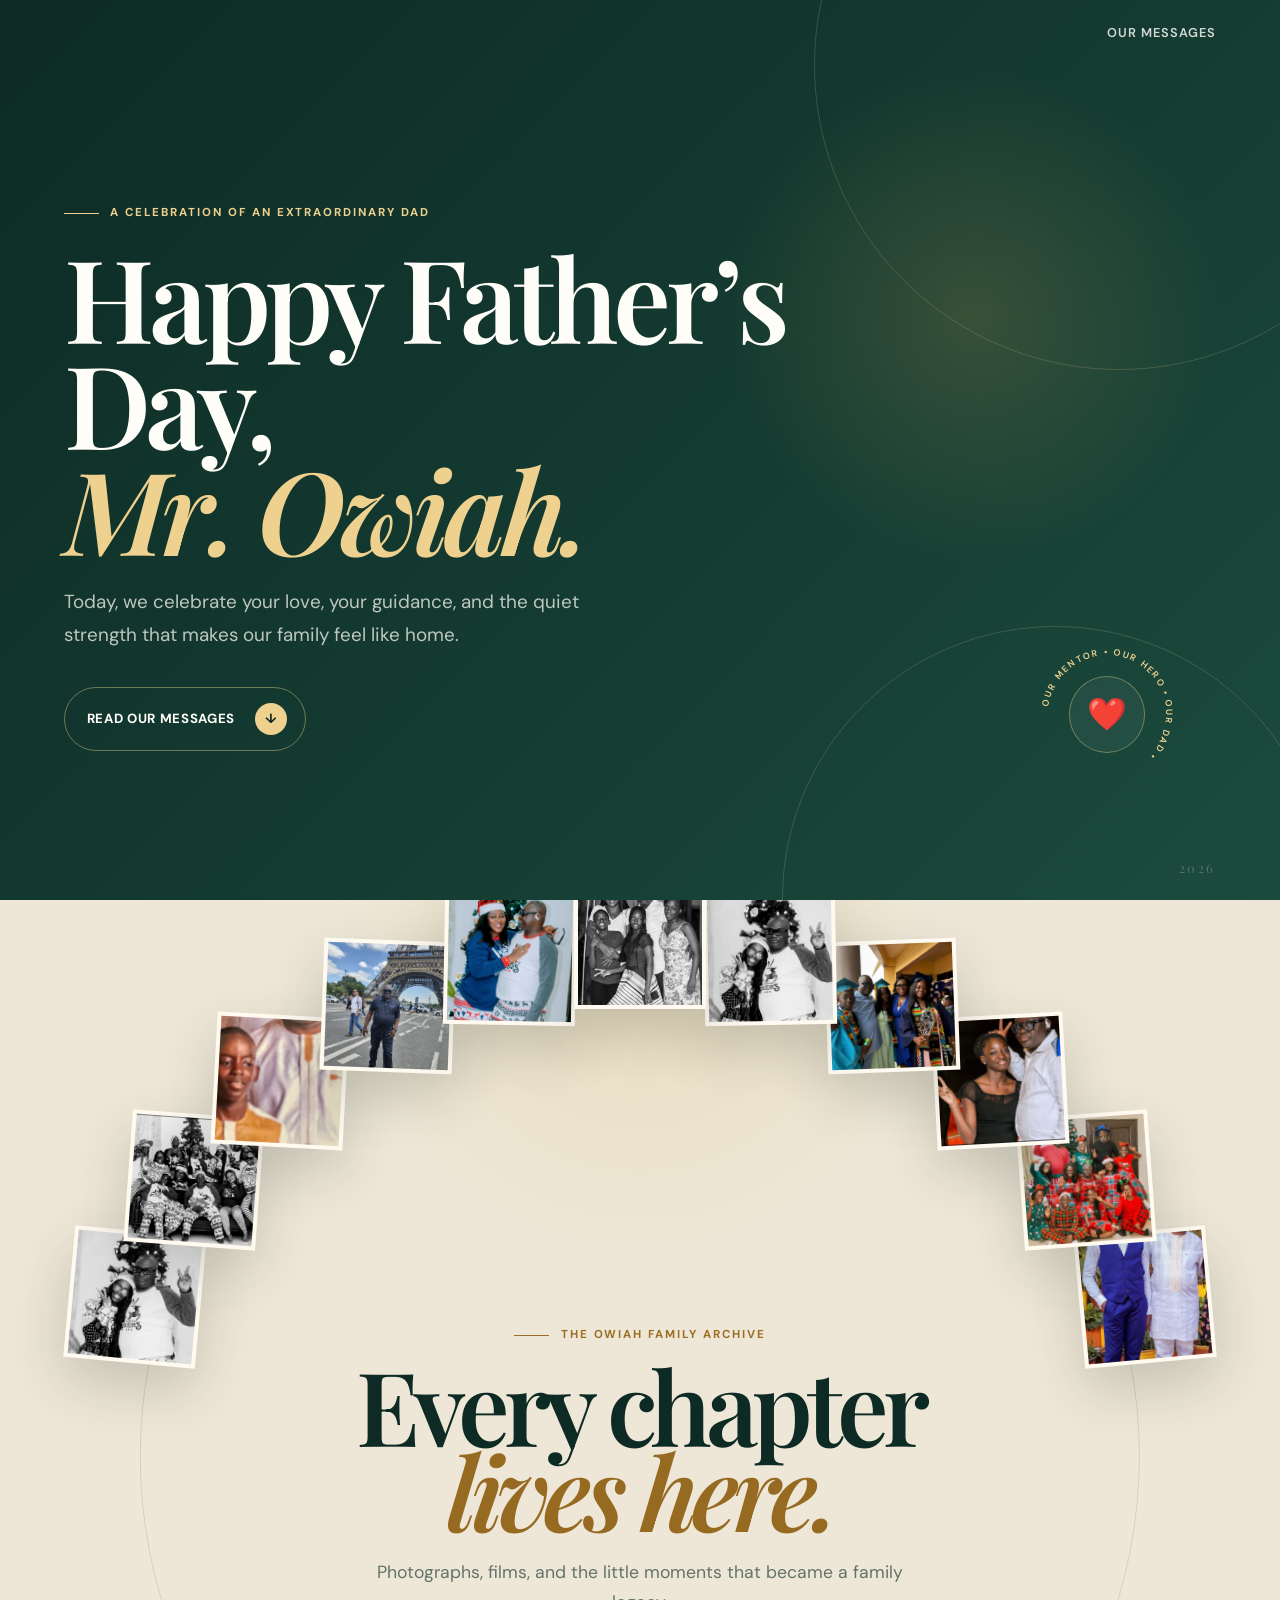
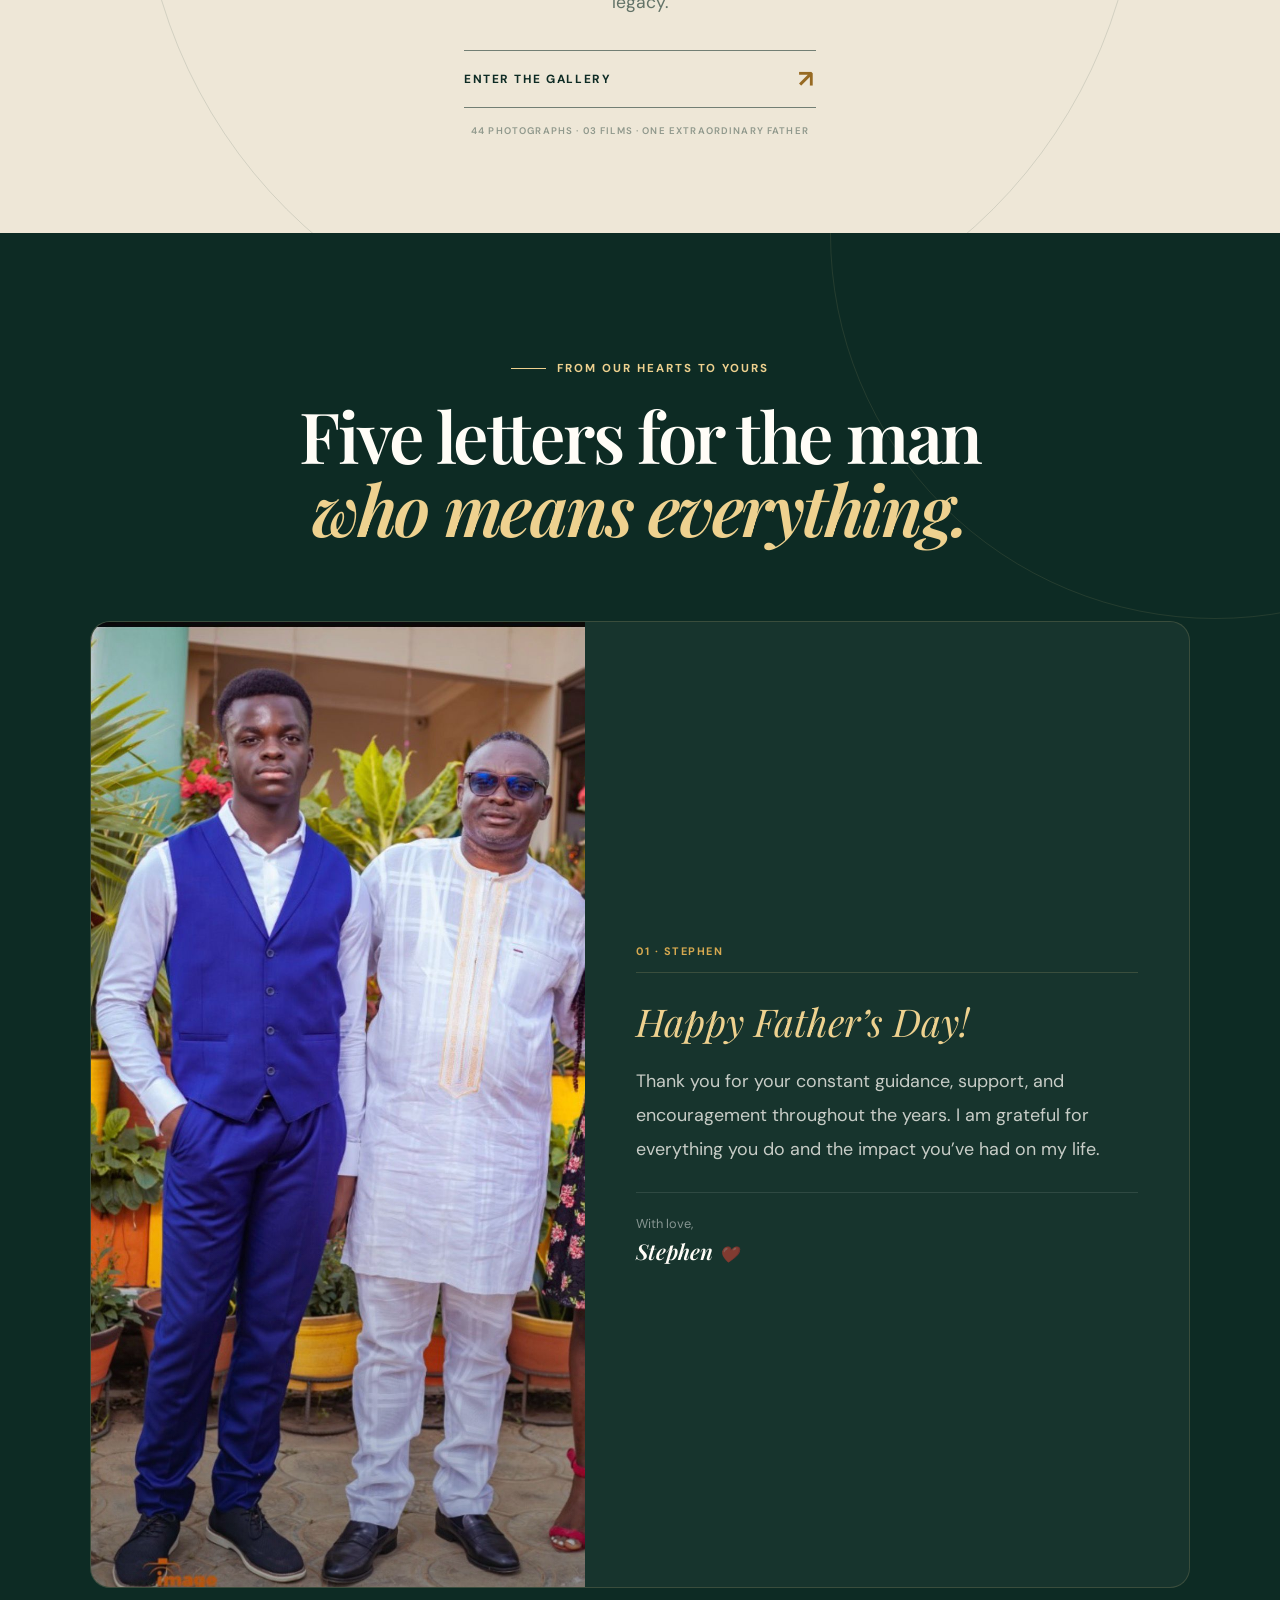
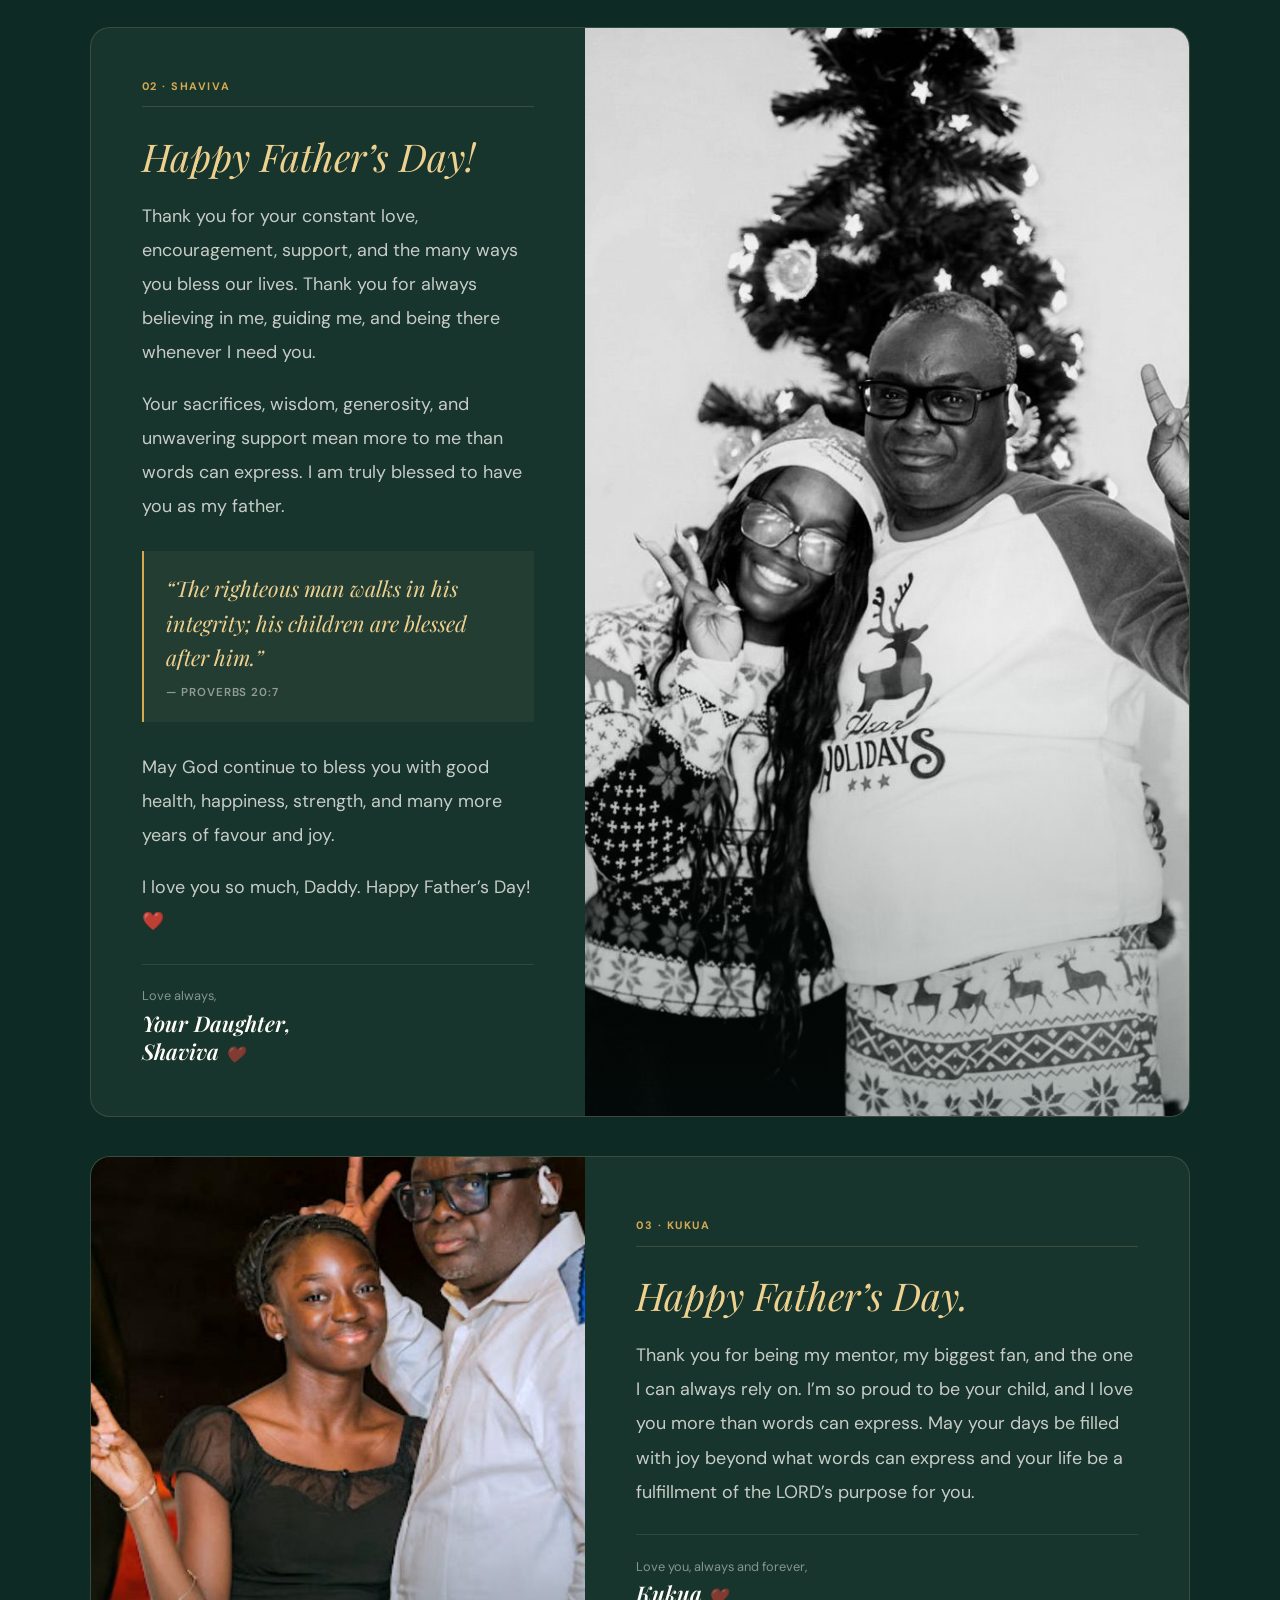
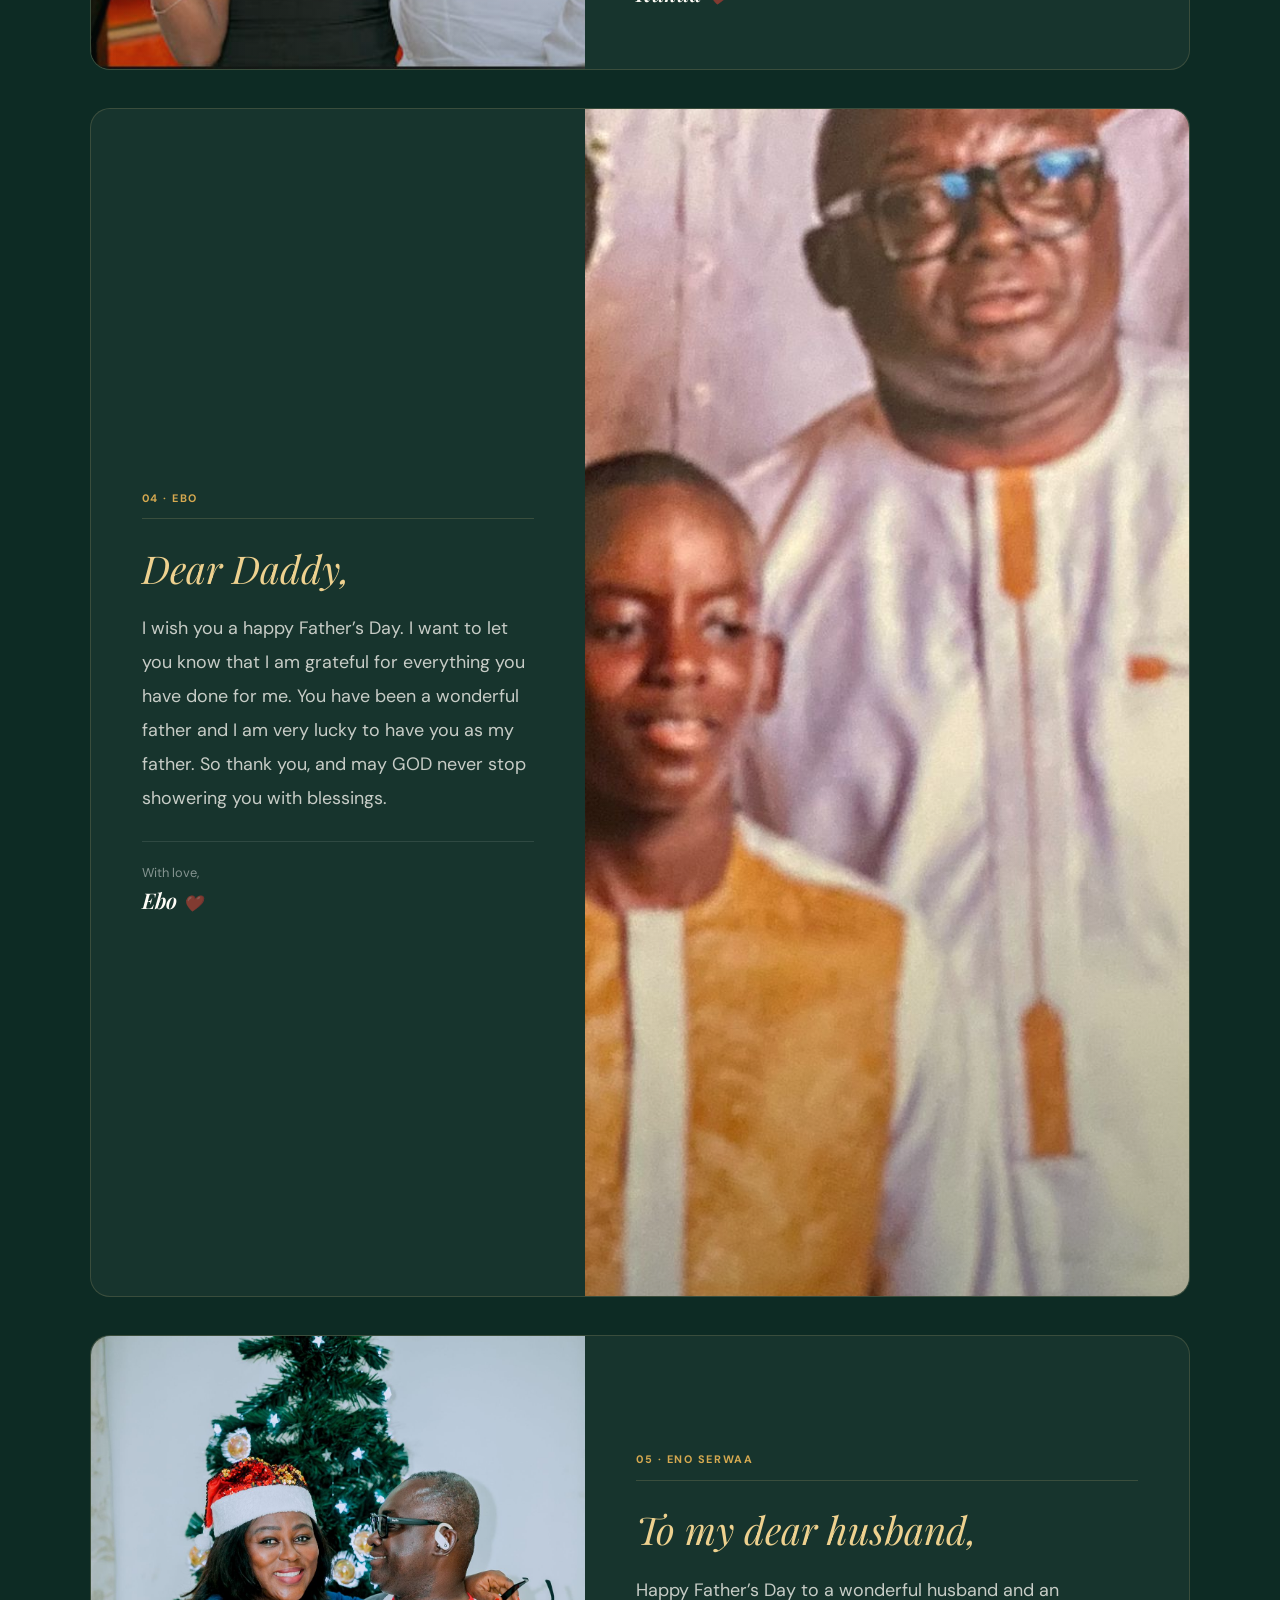
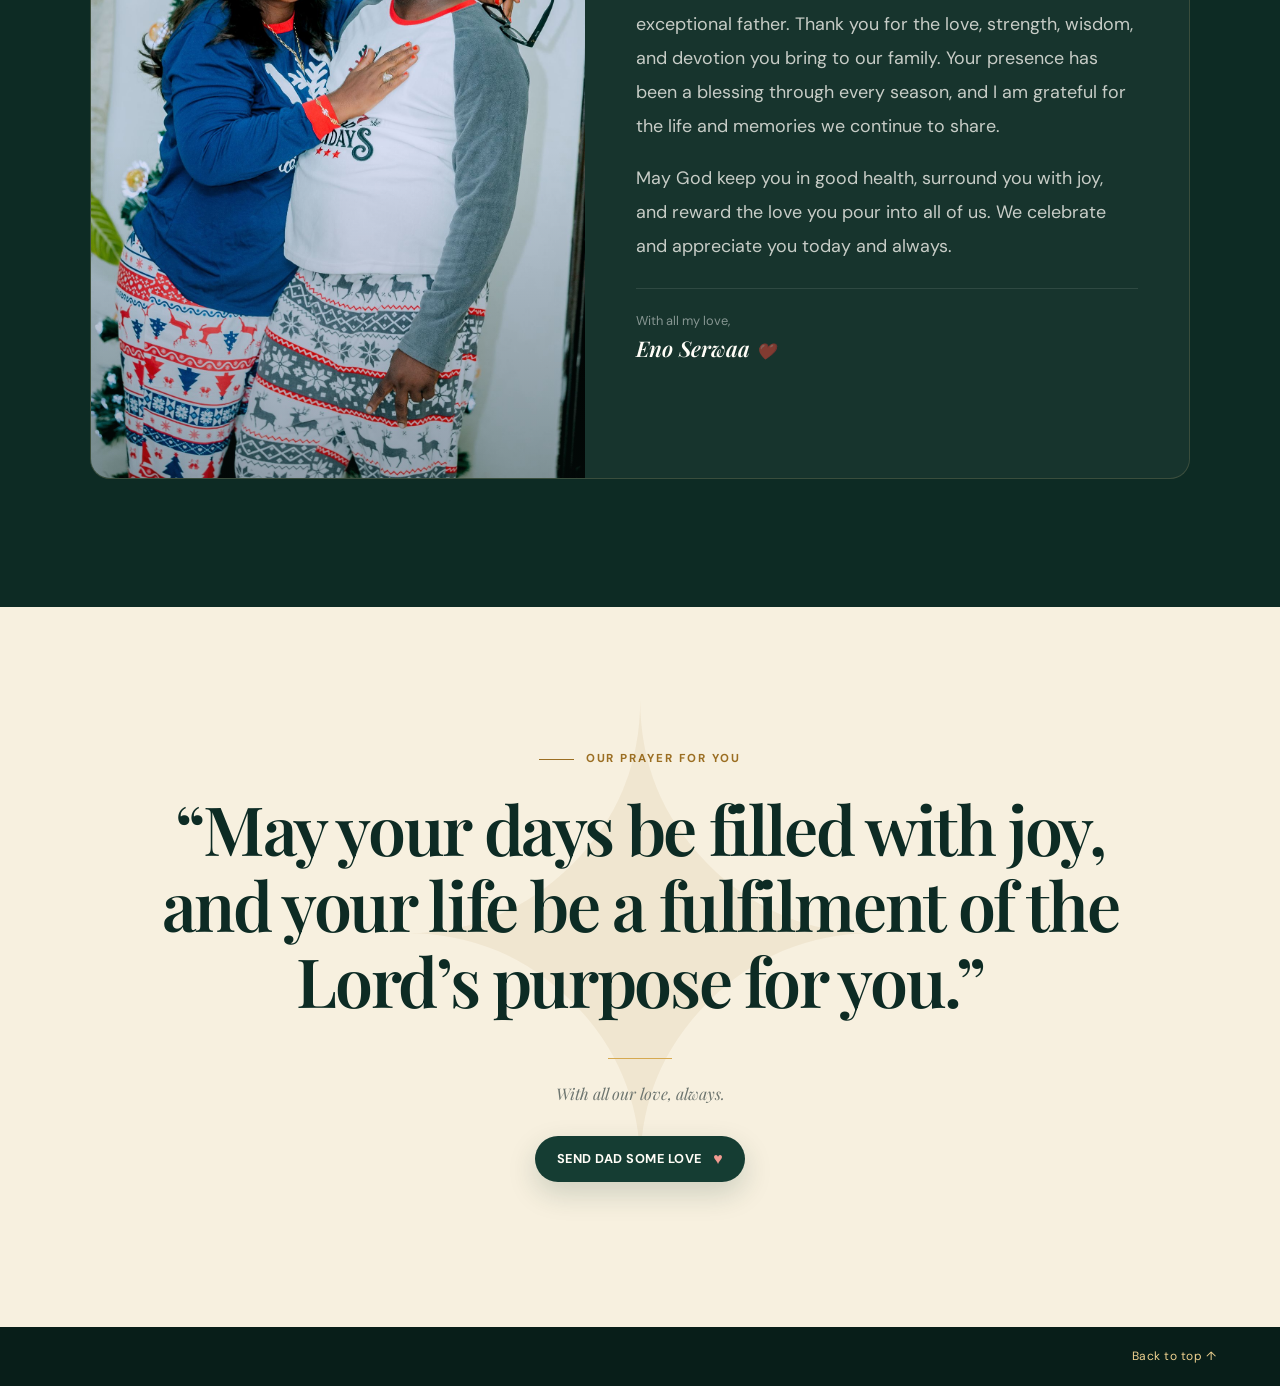
==== index.html @ 7f7a9078 "Add files via upload" ====
<!doctype html>
<html lang="en">
  <head>
    <meta charset="UTF-8" />
    <meta name="viewport" content="width=device-width, initial-scale=1.0" />
    <meta
      name="description"
      content="A loving Father's Day celebration for Mr. Owiah, from Stephen, Shaviva, Kukua, Ebo, and Eno Serwaa."
    />
    <meta name="theme-color" content="#173f35" />
    <title>Happy Father's Day, Mr. Owiah</title>
    <link rel="preconnect" href="https://fonts.googleapis.com" />
    <link rel="preconnect" href="https://fonts.gstatic.com" crossorigin />
    <link
      href="https://fonts.googleapis.com/css2?family=DM+Sans:wght@400;500;600;700&family=Playfair+Display:ital,wght@0,600;0,700;1,600&display=swap"
      rel="stylesheet"
    />
    <link rel="stylesheet" href="styles.css" />
  </head>
  <body class="home-page">
    <div class="page-glow page-glow--one" aria-hidden="true"></div>
    <div class="page-glow page-glow--two" aria-hidden="true"></div>

    <header class="hero" id="top">
      <nav class="nav" aria-label="Main navigation">
        <a class="nav__link" href="#messages">Our messages</a>
      </nav>

      <div class="hero__content reveal is-visible">
        <p class="eyebrow">A celebration of an extraordinary dad</p>
        <h1>Happy Father’s Day,<br /><em>Mr. Owiah.</em></h1>
        <p class="hero__intro">
          Today, we celebrate your love, your guidance, and the quiet strength
          that makes our family feel like home.
        </p>
        <a class="button" href="#messages">
          Read our messages
          <span aria-hidden="true">↓</span>
        </a>
      </div>

      <div class="hero__seal reveal is-visible" aria-hidden="true">
        <svg viewBox="0 0 220 220" role="presentation">
          <defs>
            <path
              id="circlePath"
              d="M 110,110 m -78,0 a 78,78 0 1,1 156,0 a 78,78 0 1,1 -156,0"
            />
          </defs>
          <text>
            <textPath href="#circlePath" startOffset="2%">
              OUR MENTOR • OUR HERO • OUR DAD •
            </textPath>
          </text>
        </svg>
        <span>❤️</span>
      </div>

      <div class="hero__year" aria-hidden="true">2026</div>
    </header>

    <main>
      <section class="gallery-portal" id="gallery-preview" aria-labelledby="galleryPortalTitle">
        <div class="gallery-portal__arc" id="galleryArc" aria-hidden="true"></div>
        <div class="gallery-portal__content reveal">
          <p class="eyebrow">The Owiah family archive</p>
          <h2 id="galleryPortalTitle">Every chapter<br /><em>lives here.</em></h2>
          <p class="gallery-portal__intro">
            Photographs, films, and the little moments that became a family legacy.
          </p>
          <a class="gallery-portal__link" href="gallery.html">
            <span>Enter the gallery</span>
            <span aria-hidden="true">↗</span>
          </a>
          <p class="gallery-portal__meta">44 photographs · 03 films · one extraordinary father</p>
        </div>
      </section>

      <section class="portrait-section archive" id="archive" aria-label="The Owiah family archive">
        <header class="archive__header reveal">
          <div>
            <p class="eyebrow">The Owiah family archive</p>
            <h2>A life held in<br /><em>the people he loves.</em></h2>
          </div>
          <div class="archive__index" aria-label="Archive information">
            <span>Family / Faith / Legacy</span>
            <strong>ACCRA, GH</strong>
            <small>VOL. 01 — 2026</small>
          </div>
        </header>

        <div class="archive-lead reveal">
          <figure class="archive-lead__hero">
            <img
              src="assets/WhatsApp Image 2026-06-21 at 15.45.49.jpeg"
              alt="The Owiah family celebrating together"
              fetchpriority="high"
            />
            <figcaption>
              <span>PLATE 001</span>
              <p>The Owiah Family<br />Accra, Ghana</p>
            </figcaption>
          </figure>

          <div class="archive-lead__column">
            <figure class="archive-lead__portrait">
              <img
                src="assets/WhatsApp Image 2026-06-21 at 15.42.19.jpeg"
                alt="Mr. Owiah surrounded by his family"
                loading="lazy"
              />
              <figcaption>Family portrait <span>Plate 002</span></figcaption>
            </figure>
            <figure class="archive-lead__portrait archive-lead__portrait--wide">
              <img
                src="assets/WhatsApp Image 2026-06-21 at 15.42.47.jpeg"
                alt="The family celebrating a graduation together"
                loading="lazy"
              />
              <figcaption>Graduation day <span>Plate 003</span></figcaption>
            </figure>
          </div>
        </div>

        <div class="archive-statement reveal" aria-label="Family values">
          <span>Family</span><i>—</i><span>Faith</span><i>—</i><span>Legacy</span>
        </div>

        <div class="archive-contact reveal">
          <div class="archive-contact__header">
            <p>Selected photographs</p>
            <p id="archiveStatus">Twelve photographs on view</p>
          </div>
          <div class="archive-grid" id="memoryReel" aria-label="More family photographs"></div>
          <button class="archive-toggle" id="archiveToggle" type="button" aria-expanded="false">
            <span>Enter the full archive</span>
            <span aria-hidden="true">↘</span>
          </button>
        </div>

        <section class="motion-archive reveal" aria-labelledby="motionTitle">
          <header class="motion-archive__header">
            <p>Motion archive <span>03 films</span></p>
            <h3 id="motionTitle">The moments between<br />the photographs.</h3>
          </header>
          <div class="video-grid">
            <figure class="video-card">
              <video controls playsinline preload="metadata" poster="assets/family call.jpeg" aria-label="Family film one">
                <source src="assets/WhatsApp Video 2026-06-21 at 15.46.18.mp4" type="video/mp4" />
                Your browser does not support the video element.
              </video>
              <figcaption><span>FILM 01</span> A moment to remember</figcaption>
            </figure>
            <figure class="video-card">
              <video controls playsinline preload="metadata" poster="assets/WhatsApp Image 2026-06-21 at 15.46.22.jpeg" aria-label="Family film two">
                <source src="assets/WhatsApp Video 2026-06-21 at 15.46.21.mp4" type="video/mp4" />
                Your browser does not support the video element.
              </video>
              <figcaption><span>FILM 02</span> One for the family album</figcaption>
            </figure>
            <figure class="video-card">
              <video controls playsinline preload="metadata" poster="assets/WhatsApp Image 2026-06-21 at 15.46.24.jpeg" aria-label="Family film three">
                <source src="assets/WhatsApp Video 2026-06-21 at 15.46.23.mp4" type="video/mp4" />
                Your browser does not support the video element.
              </video>
              <figcaption><span>FILM 03</span> Love, laughter, and Dad</figcaption>
            </figure>
          </div>
        </section>
      </section>

      <section class="messages" id="messages">
        <div class="messages__heading section-heading reveal">
          <p class="eyebrow eyebrow--light">From our hearts to yours</p>
          <h2>Five letters for the man<br /><em>who means everything.</em></h2>
        </div>

        <div class="message-list">
          <article class="message-card reveal">
            <figure class="message-card__photo">
              <img src="assets/stephen and dad.jpeg" alt="Stephen with Mr. Owiah" loading="lazy" />
            </figure>
            <div class="message-card__body">
              <div class="message-card__number" aria-hidden="true">01 · STEPHEN</div>
              <p class="message-card__opening">Happy Father’s Day!</p>
              <p>
                Thank you for your constant guidance, support, and encouragement
                throughout the years. I am grateful for everything you do and
                the impact you’ve had on my life.
              </p>
              <footer>
                <span>With love,</span>
                <strong>Stephen <span aria-label="love">❤️</span></strong>
              </footer>
            </div>
          </article>

          <article class="message-card message-card--reverse reveal">
            <figure class="message-card__photo">
              <img src="assets/viva and dad.jpeg" alt="Shaviva with Mr. Owiah" loading="lazy" />
            </figure>
            <div class="message-card__body">
              <div class="message-card__number" aria-hidden="true">02 · SHAVIVA</div>
              <p class="message-card__opening">Happy Father’s Day!</p>
              <p>
                Thank you for your constant love, encouragement, support, and
                the many ways you bless our lives. Thank you for always
                believing in me, guiding me, and being there whenever I need
                you.
              </p>
              <p>
                Your sacrifices, wisdom, generosity, and unwavering support
                mean more to me than words can express. I am truly blessed to
                have you as my father.
              </p>
              <blockquote class="message-card__verse">
                “The righteous man walks in his integrity; his children are
                blessed after him.”
                <cite>— Proverbs 20:7</cite>
              </blockquote>
              <p>
                May God continue to bless you with good health, happiness,
                strength, and many more years of favour and joy.
              </p>
              <p>
                I love you so much, Daddy. Happy Father’s Day!
                <span aria-label="love">❤️</span>
              </p>
              <footer>
                <span>Love always,</span>
                <strong>Your Daughter,<br />Shaviva <span aria-label="love">❤️</span></strong>
              </footer>
            </div>
          </article>

          <article class="message-card reveal">
            <figure class="message-card__photo">
              <img src="assets/kukua and dad.jpeg" alt="Kukua with Mr. Owiah" loading="lazy" />
            </figure>
            <div class="message-card__body">
              <div class="message-card__number" aria-hidden="true">03 · KUKUA</div>
              <p class="message-card__opening">Happy Father’s Day.</p>
              <p>
                Thank you for being my mentor, my biggest fan, and the one I can
                always rely on. I’m so proud to be your child, and I love you
                more than words can express. May your days be filled with joy
                beyond what words can express and your life be a fulfillment of
                the LORD’s purpose for you.
              </p>
              <footer>
                <span>Love you, always and forever,</span>
                <strong>Kukua <span aria-label="love">❤️</span></strong>
              </footer>
            </div>
          </article>

          <article class="message-card message-card--reverse reveal">
            <figure class="message-card__photo">
              <img src="assets/ebo and dad.jpeg" alt="Ebo with Mr. Owiah" loading="lazy" />
            </figure>
            <div class="message-card__body">
              <div class="message-card__number" aria-hidden="true">04 · EBO</div>
              <p class="message-card__opening">Dear Daddy,</p>
              <p>
                I wish you a happy Father’s Day. I want to let you know that I
                am grateful for everything you have done for me. You have been
                a wonderful father and I am very lucky to have you as my father.
                So thank you, and may GOD never stop showering you with
                blessings.
              </p>
              <footer>
                <span>With love,</span>
                <strong>Ebo <span aria-label="love">❤️</span></strong>
              </footer>
            </div>
          </article>

          <article class="message-card reveal">
            <figure class="message-card__photo">
              <img src="assets/mum and dad.jpeg" alt="Eno Serwaa with Mr. Owiah" loading="lazy" />
            </figure>
            <div class="message-card__body">
              <div class="message-card__number" aria-hidden="true">05 · ENO SERWAA</div>
              <p class="message-card__opening">To my dear husband,</p>
              <p>
                Happy Father’s Day to a wonderful husband and an exceptional
                father. Thank you for the love, strength, wisdom, and devotion
                you bring to our family. Your presence has been a blessing
                through every season, and I am grateful for the life and
                memories we continue to share.
              </p>
              <p>
                May God keep you in good health, surround you with joy, and
                reward the love you pour into all of us. We celebrate and
                appreciate you today and always.
              </p>
              <footer>
                <span>With all my love,</span>
                <strong>Eno Serwaa <span aria-label="love">❤️</span></strong>
              </footer>
            </div>
          </article>
        </div>
      </section>

      <section class="blessing">
        <div class="blessing__ornament" aria-hidden="true">✦</div>
        <p class="eyebrow reveal">Our prayer for you</p>
        <blockquote class="reveal">
          “May your days be filled with joy, and your life be a fulfilment of
          the Lord’s purpose for you.”
        </blockquote>
        <div class="blessing__line reveal"></div>
        <p class="blessing__from reveal">With all our love, always.</p>
        <button class="heart-button reveal" id="heartButton" type="button">
          Send Dad some love <span aria-hidden="true">♥</span>
        </button>
      </section>
    </main>

    <footer class="site-footer">
      <a href="#top">Back to top ↑</a>
    </footer>

    <dialog class="lightbox" id="photoLightbox" aria-label="Enlarged family photograph">
      <button class="lightbox__close" id="lightboxClose" type="button" aria-label="Close photograph">×</button>
      <img id="lightboxImage" src="" alt="" />
      <p id="lightboxCaption"></p>
    </dialog>

    <div class="heart-layer" id="heartLayer" aria-hidden="true"></div>
    <script src="script.js"></script>
  </body>
</html>
---- styles.css ----
:root {
  --forest: #153d33;
  --forest-deep: #0d2b24;
  --forest-light: #28584b;
  --cream: #f7f0df;
  --paper: #fffaf0;
  --gold: #d6a950;
  --gold-light: #eed18f;
  --ink: #17372f;
  --muted: #6d756f;
  --white: #fffdf7;
  --serif: "Playfair Display", Georgia, serif;
  --sans: "DM Sans", Arial, sans-serif;
}

* {
  box-sizing: border-box;
}

html {
  scroll-behavior: smooth;
}

body {
  margin: 0;
  overflow-x: hidden;
  background: var(--cream);
  color: var(--ink);
  font-family: var(--sans);
  -webkit-font-smoothing: antialiased;
}

a {
  color: inherit;
}

.page-glow {
  position: fixed;
  z-index: -1;
  width: 30rem;
  height: 30rem;
  border-radius: 50%;
  filter: blur(100px);
  opacity: 0.16;
  pointer-events: none;
}

.page-glow--one {
  top: 40%;
  left: -18rem;
  background: var(--gold);
}

.page-glow--two {
  right: -18rem;
  bottom: 2%;
  background: #7fa899;
}

.hero {
  position: relative;
  display: grid;
  min-height: 100svh;
  padding: 1.5rem clamp(1.25rem, 5vw, 5rem) 3rem;
  overflow: hidden;
  isolation: isolate;
  color: var(--white);
  background:
    radial-gradient(circle at 76% 35%, rgba(214, 169, 80, 0.18), transparent 22%),
    linear-gradient(135deg, var(--forest-deep), var(--forest) 60%, #1c4b3e);
}

.hero::before,
.hero::after {
  position: absolute;
  z-index: -1;
  content: "";
  border: 1px solid rgba(238, 209, 143, 0.18);
  border-radius: 50%;
}

.hero::before {
  top: -15rem;
  right: -9rem;
  width: 38rem;
  height: 38rem;
}

.hero::after {
  right: -3rem;
  bottom: -17rem;
  width: 34rem;
  height: 34rem;
}

.nav {
  position: absolute;
  top: 0;
  right: 0;
  left: 0;
  z-index: 3;
  display: flex;
  align-items: center;
  justify-content: flex-end;
  padding: 1.5rem clamp(1.25rem, 5vw, 5rem);
}

.nav__mark {
  display: grid;
  width: 3rem;
  height: 3rem;
  place-items: center;
  border: 1px solid rgba(238, 209, 143, 0.58);
  border-radius: 50%;
  color: var(--gold-light);
  font-family: var(--serif);
  font-weight: 700;
  text-decoration: none;
}

.nav__link {
  position: relative;
  color: rgba(255, 253, 247, 0.82);
  font-size: 0.8rem;
  font-weight: 600;
  letter-spacing: 0.08em;
  text-decoration: none;
  text-transform: uppercase;
}

.nav__link::after {
  position: absolute;
  right: 0;
  bottom: -0.4rem;
  left: 0;
  height: 1px;
  content: "";
  background: var(--gold);
  transform: scaleX(0);
  transform-origin: right;
  transition: transform 250ms ease;
}

.nav__link:hover::after,
.nav__link:focus-visible::after {
  transform: scaleX(1);
  transform-origin: left;
}

.hero__content {
  align-self: center;
  max-width: 54rem;
  padding-top: 5rem;
}

.eyebrow {
  display: flex;
  align-items: center;
  gap: 0.7rem;
  margin: 0 0 1.4rem;
  color: #9b6e22;
  font-size: 0.72rem;
  font-weight: 700;
  letter-spacing: 0.17em;
  line-height: 1.4;
  text-transform: uppercase;
}

.eyebrow::before {
  width: 2.2rem;
  height: 1px;
  content: "";
  background: currentColor;
}

.hero .eyebrow,
.eyebrow--light {
  color: var(--gold-light);
}

h1,
h2,
p {
  margin-top: 0;
}

h1 {
  max-width: 58rem;
  margin-bottom: 1.5rem;
  font-family: var(--serif);
  font-size: clamp(3.5rem, 9vw, 8rem);
  font-weight: 600;
  letter-spacing: -0.045em;
  line-height: 0.92;
}

h1 em,
h2 em {
  color: var(--gold-light);
  font-weight: 600;
}

.hero__intro {
  max-width: 37rem;
  margin-bottom: 2.2rem;
  color: rgba(255, 253, 247, 0.72);
  font-size: clamp(1rem, 1.5vw, 1.18rem);
  line-height: 1.75;
}

.button {
  display: inline-flex;
  align-items: center;
  gap: 1.25rem;
  padding: 0.95rem 1.15rem 0.95rem 1.35rem;
  border: 1px solid rgba(238, 209, 143, 0.42);
  border-radius: 999px;
  color: var(--white);
  font-size: 0.83rem;
  font-weight: 700;
  letter-spacing: 0.05em;
  text-decoration: none;
  text-transform: uppercase;
  transition: background 200ms ease, color 200ms ease, transform 200ms ease;
}

.button span {
  display: grid;
  width: 2rem;
  height: 2rem;
  place-items: center;
  border-radius: 50%;
  color: var(--forest-deep);
  background: var(--gold-light);
}

.button:hover,
.button:focus-visible {
  color: var(--forest-deep);
  background: var(--gold-light);
  transform: translateY(-2px);
}

.button:hover span,
.button:focus-visible span {
  background: var(--white);
}

.hero__seal {
  position: absolute;
  right: clamp(1.25rem, 7vw, 7rem);
  bottom: clamp(3rem, 8vw, 7rem);
  display: grid;
  width: clamp(7.5rem, 13vw, 11rem);
  height: clamp(7.5rem, 13vw, 11rem);
  place-items: center;
}

.hero__seal svg {
  position: absolute;
  width: 100%;
  height: 100%;
  overflow: visible;
  animation: rotate 24s linear infinite;
  fill: var(--gold-light);
  font-family: var(--sans);
  font-size: 12px;
  font-weight: 600;
  letter-spacing: 2.5px;
}

.hero__seal > span {
  display: grid;
  width: 46%;
  height: 46%;
  place-items: center;
  border: 1px solid rgba(238, 209, 143, 0.4);
  border-radius: 50%;
  font-size: clamp(1.25rem, 2.5vw, 2rem);
  background: rgba(255, 255, 255, 0.05);
  backdrop-filter: blur(4px);
}

.hero__year {
  position: absolute;
  right: clamp(1.25rem, 5vw, 5rem);
  bottom: 1.5rem;
  color: rgba(255, 255, 255, 0.24);
  font-family: var(--serif);
  font-size: 0.8rem;
  letter-spacing: 0.2em;
}

.portrait-section {
  padding: clamp(5rem, 10vw, 9rem) clamp(1.25rem, 7vw, 7rem);
}

.section-heading {
  max-width: 58rem;
  margin-bottom: clamp(2.5rem, 6vw, 5rem);
}

.section-heading h2 {
  margin: 0;
  color: var(--forest-deep);
  font-family: var(--serif);
  font-size: clamp(2.35rem, 5.5vw, 5.25rem);
  font-weight: 600;
  letter-spacing: -0.035em;
  line-height: 1.03;
}

.section-heading h2 em {
  color: #a87628;
}

.photo-grid {
  display: grid;
  grid-template-columns: 1.15fr 0.85fr;
  grid-template-rows: repeat(2, minmax(13rem, 19rem));
  gap: clamp(0.75rem, 2vw, 1.5rem);
  max-width: 76rem;
  margin: 0 auto;
}

.photo {
  position: relative;
  min-height: 14rem;
  margin: 0;
  overflow: hidden;
  border-radius: 1.25rem;
  background-color: #d9cbb0;
  box-shadow: 0 1.2rem 3rem rgba(36, 54, 45, 0.08);
}

.photo--tall {
  grid-row: 1 / span 2;
}

.photo::after {
  position: absolute;
  inset: 0;
  content: "";
  background: linear-gradient(to top, rgba(10, 38, 31, 0.24), transparent 45%);
}

.photo img {
  width: 100%;
  height: 100%;
  display: block;
  object-fit: cover;
}

.photo:nth-child(1) img {
  object-position: center 30%;
}

.memory-gallery,
.video-section {
  max-width: 76rem;
  margin: clamp(5rem, 9vw, 8rem) auto 0;
}

.memory-gallery__header,
.video-section__heading {
  display: flex;
  align-items: flex-end;
  justify-content: space-between;
  gap: 1.5rem;
  margin-bottom: 1.5rem;
}

.memory-gallery__header .eyebrow,
.video-section__heading .eyebrow {
  margin-bottom: 0.8rem;
}

.memory-gallery h3,
.video-section h3 {
  margin: 0;
  color: var(--forest-deep);
  font-family: var(--serif);
  font-size: clamp(2rem, 4vw, 3.6rem);
  font-weight: 600;
  letter-spacing: -0.035em;
  line-height: 1.08;
}

.memory-gallery__controls {
  display: flex;
  gap: 0.6rem;
}

.reel-button {
  display: grid;
  width: 2.9rem;
  height: 2.9rem;
  padding: 0;
  place-items: center;
  border: 1px solid rgba(21, 61, 51, 0.2);
  border-radius: 50%;
  color: var(--forest);
  background: transparent;
  font-size: 1.1rem;
  cursor: pointer;
  transition: color 200ms ease, background 200ms ease, transform 200ms ease;
}

.reel-button:hover,
.reel-button:focus-visible {
  color: var(--white);
  background: var(--forest);
  transform: translateY(-2px);
}

.swipe-hint {
  display: none;
  margin-bottom: 0.8rem;
  color: var(--muted);
  font-size: 0.72rem;
  letter-spacing: 0.06em;
  text-transform: uppercase;
}

.memory-reel {
  display: flex;
  gap: 0.9rem;
  padding: 0 0 1.2rem;
  overflow-x: auto;
  overscroll-behavior-inline: contain;
  scroll-behavior: smooth;
  scroll-snap-type: x mandatory;
  scrollbar-color: var(--gold) rgba(21, 61, 51, 0.08);
  scrollbar-width: thin;
}

.memory-card {
  position: relative;
  display: block;
  width: clamp(13rem, 23vw, 18rem);
  min-width: clamp(13rem, 23vw, 18rem);
  aspect-ratio: 4 / 5;
  padding: 0;
  overflow: hidden;
  scroll-snap-align: start;
  border: 0;
  border-radius: 1rem;
  background: #d9cbb0;
  box-shadow: 0 0.7rem 1.6rem rgba(36, 54, 45, 0.08);
  cursor: zoom-in;
}

.memory-card::after {
  position: absolute;
  inset: 0;
  content: "";
  border: 1px solid rgba(255, 255, 255, 0.28);
  border-radius: inherit;
  pointer-events: none;
}

.memory-card img {
  width: 100%;
  height: 100%;
  display: block;
  object-fit: cover;
  transition: transform 450ms ease;
}

.memory-card:hover img,
.memory-card:focus-visible img {
  transform: scale(1.045);
}

.memory-card.is-rotated img {
  object-fit: contain;
  transform: rotate(-90deg) scale(0.78);
}

.memory-card:focus-visible {
  outline: 3px solid var(--gold);
  outline-offset: 3px;
}

.video-section {
  padding-top: clamp(4rem, 7vw, 6rem);
  border-top: 1px solid rgba(21, 61, 51, 0.12);
}

.video-grid {
  display: grid;
  grid-template-columns: repeat(3, minmax(0, 1fr));
  gap: clamp(0.85rem, 2vw, 1.4rem);
}

.video-card {
  margin: 0;
  padding: 0.65rem;
  border-radius: 1.15rem;
  background: var(--forest-deep);
  box-shadow: 0 1rem 2.5rem rgba(13, 43, 36, 0.12);
}

.video-card video {
  display: block;
  width: 100%;
  aspect-ratio: 9 / 14;
  border-radius: 0.75rem;
  background: #071b17;
  object-fit: contain;
}

.video-card figcaption {
  display: flex;
  align-items: center;
  gap: 0.65rem;
  padding: 0.9rem 0.45rem 0.35rem;
  color: rgba(255, 253, 247, 0.72);
  font-family: var(--serif);
  font-size: 0.95rem;
  font-style: italic;
}

.video-card figcaption span {
  color: var(--gold);
  font-family: var(--sans);
  font-size: 0.67rem;
  font-style: normal;
  font-weight: 700;
  letter-spacing: 0.08em;
}

.lightbox {
  width: min(92vw, 60rem);
  max-width: none;
  max-height: 92svh;
  padding: 0;
  overflow: visible;
  border: 0;
  border-radius: 1rem;
  color: var(--white);
  background: #071b17;
  box-shadow: 0 2rem 6rem rgba(0, 0, 0, 0.45);
}

.lightbox::backdrop {
  background: rgba(4, 18, 15, 0.88);
  backdrop-filter: blur(8px);
}

.lightbox img {
  display: block;
  width: 100%;
  max-height: 82svh;
  border-radius: 1rem 1rem 0 0;
  object-fit: contain;
}

.lightbox img.is-rotated {
  transform: rotate(-90deg) scale(0.78);
}

.lightbox p {
  margin: 0;
  padding: 0.8rem 1rem;
  color: rgba(255, 255, 255, 0.58);
  font-size: 0.75rem;
  text-align: center;
}

.lightbox__close {
  position: absolute;
  z-index: 2;
  top: -1rem;
  right: -1rem;
  display: grid;
  width: 2.75rem;
  height: 2.75rem;
  padding: 0;
  place-items: center;
  border: 2px solid var(--white);
  border-radius: 50%;
  color: var(--forest-deep);
  background: var(--white);
  font-size: 1.5rem;
  line-height: 1;
  cursor: pointer;
}

/* Gallery portal */
.gallery-nav {
  position: absolute;
  z-index: 50;
  top: 0;
  right: 0;
  left: 0;
  display: flex;
  align-items: center;
  justify-content: flex-end;
  padding: 1.5rem clamp(1.25rem, 5vw, 5rem);
}

.gallery-page .gallery-nav .nav__mark {
  color: #976a22;
  border-color: rgba(13, 43, 36, 0.35);
}

.gallery-nav__links {
  display: flex;
  gap: 1.5rem;
}

.gallery-nav__links a {
  color: rgba(13, 43, 36, 0.68);
  font-size: 0.68rem;
  font-weight: 700;
  letter-spacing: 0.12em;
  text-decoration: none;
  text-transform: uppercase;
}

.gallery-nav__links a:hover,
.gallery-nav__links a:focus-visible {
  color: #976a22;
}

.home-page .archive {
  display: none;
}

.gallery-portal {
  --arc-card: 8rem;
  --arc-radius: 32rem;
  position: relative;
  display: flex;
  min-height: 100svh;
  flex-direction: column;
  justify-content: center;
  overflow: hidden;
  isolation: isolate;
  color: var(--forest-deep);
  background:
    radial-gradient(circle at 50% 7%, rgba(214, 169, 80, 0.18), transparent 27%),
    #eee7d7;
}

.gallery-portal::before {
  position: absolute;
  z-index: -1;
  top: 6%;
  left: 50%;
  width: min(78vw, 68rem);
  aspect-ratio: 1;
  border: 1px solid rgba(13, 43, 36, 0.12);
  border-radius: 50%;
  content: "";
  transform: translateX(-50%);
}

.gallery-portal__arc {
  position: relative;
  width: 100%;
  height: calc(var(--arc-radius) * 1.08);
  flex: 0 0 auto;
}

.gallery-portal__memory {
  position: absolute;
  z-index: var(--z);
  bottom: var(--y);
  left: calc(50% + var(--x));
  width: var(--arc-card);
  height: var(--arc-card);
  overflow: hidden;
  border: clamp(3px, 0.35vw, 6px) solid var(--paper);
  background: #a69c89;
  box-shadow: 0 1.4rem 3.5rem rgba(33, 44, 37, 0.2);
  opacity: 0;
  transform: translate(-50%, 65%) rotate(var(--rotation));
  animation: arc-arrive 850ms cubic-bezier(0.16, 1, 0.3, 1) forwards;
  animation-delay: var(--delay);
  will-change: transform, opacity;
}

.gallery-portal__memory img {
  display: block;
  width: 100%;
  height: 100%;
  object-fit: cover;
  filter: saturate(0.9) contrast(1.03);
  transition: filter 300ms ease, transform 500ms cubic-bezier(0.16, 1, 0.3, 1);
}

.gallery-portal__memory:hover {
  z-index: 20;
}

.gallery-portal__memory:hover img {
  filter: saturate(1.08) contrast(1);
  transform: scale(1.07);
}

.gallery-portal__content {
  position: relative;
  z-index: 30;
  display: flex;
  max-width: 52rem;
  flex-direction: column;
  align-items: center;
  margin: clamp(-12rem, -12vw, -6rem) auto 0;
  padding: 0 1.25rem 6rem;
  text-align: center;
}

.gallery-portal__content .eyebrow {
  justify-content: center;
  margin-bottom: 1.2rem;
}

.gallery-portal__content h2 {
  margin: 0;
  color: var(--forest-deep);
  font-family: var(--serif);
  font-size: clamp(3.8rem, 8vw, 7.5rem);
  font-weight: 600;
  letter-spacing: -0.06em;
  line-height: 0.83;
}

.gallery-portal__content h2 em {
  color: #976a22;
}

.gallery-portal__intro {
  max-width: 34rem;
  margin: 1.6rem auto 2rem;
  color: rgba(13, 43, 36, 0.62);
  font-size: clamp(0.95rem, 1.4vw, 1.1rem);
  line-height: 1.7;
}

.gallery-portal__link {
  display: grid;
  grid-template-columns: 1fr auto;
  align-items: center;
  gap: 4rem;
  min-width: min(100%, 22rem);
  padding: 1rem 0;
  border-top: 1px solid rgba(13, 43, 36, 0.55);
  border-bottom: 1px solid rgba(13, 43, 36, 0.55);
  color: var(--forest-deep);
  font-size: 0.74rem;
  font-weight: 700;
  letter-spacing: 0.13em;
  text-align: left;
  text-decoration: none;
  text-transform: uppercase;
  transition: color 220ms ease, padding 220ms ease;
}

.gallery-portal__link span:last-child {
  color: #976a22;
  font-size: 1.5rem;
  line-height: 1;
  transition: transform 220ms ease;
}

.gallery-portal__link:hover,
.gallery-portal__link:focus-visible {
  padding-right: 0.65rem;
  padding-left: 0.65rem;
  color: #976a22;
}

.gallery-portal__link:hover span:last-child,
.gallery-portal__link:focus-visible span:last-child {
  transform: translate(0.2rem, -0.2rem);
}

.gallery-portal__meta {
  margin: 1rem 0 0;
  color: rgba(13, 43, 36, 0.42);
  font-size: 0.6rem;
  font-weight: 600;
  letter-spacing: 0.12em;
  text-transform: uppercase;
}

@keyframes arc-arrive {
  to {
    opacity: 1;
    transform: translate(-50%, 50%) rotate(var(--rotation));
  }
}

/* Editorial family archive */
.archive {
  padding: clamp(6rem, 10vw, 10rem) 0 0;
  background: #eee7d7;
}

.archive__header {
  display: grid;
  grid-template-columns: minmax(0, 1fr) auto;
  align-items: end;
  gap: 3rem;
  max-width: 90rem;
  margin: 0 auto;
  padding: 0 clamp(1.25rem, 6vw, 6rem) clamp(3rem, 6vw, 6rem);
}

.archive__header h2 {
  margin: 0;
  max-width: 62rem;
  color: var(--forest-deep);
  font-family: var(--serif);
  font-size: clamp(3rem, 7.5vw, 7.5rem);
  font-weight: 600;
  letter-spacing: -0.055em;
  line-height: 0.9;
}

.archive__header h2 em {
  color: #94661d;
}

.archive__index {
  display: grid;
  min-width: 12rem;
  padding-top: 1rem;
  border-top: 1px solid rgba(13, 43, 36, 0.35);
  color: var(--forest-deep);
  text-align: right;
  text-transform: uppercase;
}

.archive__index span,
.archive__index small {
  color: rgba(13, 43, 36, 0.55);
  font-size: 0.62rem;
  font-weight: 600;
  letter-spacing: 0.14em;
}

.archive__index strong {
  margin: 0.4rem 0 1.5rem;
  font-family: var(--serif);
  font-size: 1.1rem;
  font-weight: 600;
}

.archive-lead {
  display: grid;
  grid-template-columns: minmax(0, 1.8fr) minmax(18rem, 0.72fr);
  gap: 4px;
  max-width: 96rem;
  margin: 0 auto;
  padding: 0 clamp(0.5rem, 2vw, 2rem);
}

.archive-lead figure {
  position: relative;
  margin: 0;
  overflow: hidden;
  background: #b7ad99;
}

.archive-lead img {
  display: block;
  width: 100%;
  height: 100%;
  object-fit: cover;
  filter: saturate(0.9) contrast(1.02);
  transition: filter 600ms ease, transform 900ms cubic-bezier(0.2, 0.7, 0.2, 1);
}

.archive-lead figure:hover img {
  filter: saturate(1) contrast(1);
  transform: scale(1.012);
}

.archive-lead__hero {
  min-height: min(72vw, 52rem);
}

.archive-lead__hero img {
  object-position: center;
}

.archive-lead__hero figcaption {
  position: absolute;
  right: 0;
  bottom: 0;
  left: 0;
  display: flex;
  align-items: end;
  justify-content: space-between;
  gap: 2rem;
  padding: clamp(1.25rem, 3vw, 2.5rem);
  color: var(--white);
  background: linear-gradient(to top, rgba(6, 27, 22, 0.76), transparent);
}

.archive-lead__hero figcaption span {
  font-size: 0.65rem;
  font-weight: 700;
  letter-spacing: 0.16em;
}

.archive-lead__hero figcaption p {
  max-width: 24rem;
  margin: 0;
  font-family: var(--serif);
  font-size: clamp(1.4rem, 2.5vw, 2.5rem);
  font-style: italic;
  line-height: 1.05;
  text-align: right;
}

.archive-lead__column {
  display: grid;
  grid-template-rows: 1.16fr 0.84fr;
  gap: 4px;
}

.archive-lead__portrait img {
  object-position: center 24%;
}

.archive-lead__portrait--wide img {
  object-position: center;
}

.archive-lead__portrait figcaption {
  position: absolute;
  right: 0;
  bottom: 0;
  left: 0;
  display: flex;
  justify-content: space-between;
  gap: 1rem;
  padding: 1rem;
  color: rgba(255, 255, 255, 0.88);
  background: rgba(8, 30, 25, 0.78);
  font-size: 0.64rem;
  font-weight: 600;
  letter-spacing: 0.07em;
  text-transform: uppercase;
}

.archive-statement {
  display: flex;
  align-items: center;
  justify-content: center;
  gap: clamp(0.65rem, 2.5vw, 2.5rem);
  padding: clamp(5rem, 10vw, 10rem) 1rem;
  overflow: hidden;
  color: var(--forest-deep);
  font-family: var(--serif);
  font-size: clamp(2.5rem, 8vw, 8.5rem);
  font-style: italic;
  font-weight: 600;
  letter-spacing: -0.06em;
  line-height: 0.8;
  white-space: nowrap;
}

.archive-statement i {
  color: var(--gold);
  font-size: 0.45em;
  font-style: normal;
}

.archive-contact {
  max-width: 90rem;
  margin: 0 auto;
  padding: 0 clamp(1.25rem, 5vw, 5rem) clamp(8rem, 13vw, 13rem);
}

.archive-contact__header {
  display: flex;
  justify-content: space-between;
  gap: 2rem;
  padding: 0.9rem 0;
  border-top: 1px solid rgba(13, 43, 36, 0.5);
  color: rgba(13, 43, 36, 0.68);
  font-size: 0.65rem;
  font-weight: 700;
  letter-spacing: 0.13em;
  text-transform: uppercase;
}

.archive-contact__header p {
  margin: 0;
}

.archive-grid {
  display: grid;
  grid-template-columns: repeat(12, minmax(0, 1fr));
  grid-auto-flow: row;
  grid-auto-rows: clamp(3.5rem, 5.5vw, 6rem);
  gap: clamp(1rem, 2.4vw, 2.5rem);
  padding: clamp(2rem, 5vw, 5rem) 0;
}

.archive-item {
  position: relative;
  display: block;
  grid-column: 1 / span 7;
  grid-row: span 6;
  min-width: 0;
  padding: 0;
  overflow: hidden;
  border: 0;
  border-radius: 0;
  background: #9e9584;
  box-shadow: 0 1.5rem 4rem rgba(35, 43, 37, 0.12);
  cursor: zoom-in;
}

.archive-item:nth-child(10n + 1) {
  grid-column: 1 / span 7;
  grid-row: span 6;
}

.archive-item:nth-child(10n + 2) {
  grid-column: 9 / span 4;
  grid-row: span 4;
}

.archive-item:nth-child(10n + 3) {
  grid-column: 2 / span 4;
  grid-row: span 5;
}

.archive-item:nth-child(10n + 4) {
  grid-column: 6 / span 7;
  grid-row: span 5;
}

.archive-item:nth-child(10n + 5) {
  grid-column: 1 / span 5;
  grid-row: span 4;
}

.archive-item:nth-child(10n + 6) {
  grid-column: 7 / span 6;
  grid-row: span 5;
}

.archive-item:nth-child(10n + 7) {
  grid-column: 2 / span 3;
  grid-row: span 3;
}

.archive-item:nth-child(10n + 8) {
  grid-column: 5 / span 8;
  grid-row: span 6;
}

.archive-item:nth-child(10n + 9) {
  grid-column: 1 / span 4;
  grid-row: span 4;
}

.archive-item:nth-child(10n) {
  grid-column: 7 / span 5;
  grid-row: span 6;
}

.archive-item img {
  display: block;
  width: 100%;
  height: 100%;
  object-fit: cover;
  filter: grayscale(1) contrast(1.04);
  transition: filter 450ms ease, transform 650ms cubic-bezier(0.2, 0.7, 0.2, 1);
}

.archive-item::before {
  position: absolute;
  z-index: 2;
  top: 0;
  left: 0;
  content: attr(data-plate);
  padding: 0.55rem 0.65rem;
  color: var(--forest-deep);
  background: rgba(247, 240, 223, 0.94);
  font-size: 0.6rem;
  font-weight: 700;
  letter-spacing: 0.12em;
  pointer-events: none;
}

.archive-item::after {
  position: absolute;
  z-index: 2;
  right: 0;
  bottom: 0;
  content: "OPEN ↗";
  padding: 0.65rem 0.75rem;
  color: var(--gold-light);
  background: rgba(8, 30, 25, 0.94);
  font-size: 0.58rem;
  font-weight: 700;
  letter-spacing: 0.12em;
  opacity: 0;
  pointer-events: none;
  transform: translateY(0.5rem);
  transition: opacity 220ms ease, transform 220ms ease;
}

.archive-item:hover img,
.archive-item:focus-visible img {
  filter: grayscale(0) contrast(1);
  transform: scale(1.025);
}

.archive-item:hover::after,
.archive-item:focus-visible::after {
  opacity: 1;
  transform: translateY(0);
}

.archive-item:focus-visible {
  z-index: 2;
  outline: 3px solid var(--gold);
  outline-offset: -3px;
}

.archive-item.is-rotated img {
  object-fit: contain;
  transform: rotate(-90deg) scale(0.78);
}

.archive-item--concealed {
  display: none;
}

.archive-grid.is-expanded .archive-item--concealed {
  display: block;
  animation: archive-reveal 500ms ease both;
}

.archive-toggle {
  display: flex;
  width: 100%;
  align-items: center;
  justify-content: space-between;
  margin-top: 4px;
  padding: 1.25rem 0.15rem;
  border: 0;
  border-bottom: 1px solid rgba(13, 43, 36, 0.5);
  color: var(--forest-deep);
  background: transparent;
  font: 700 0.72rem/1 var(--sans);
  letter-spacing: 0.13em;
  text-transform: uppercase;
  cursor: pointer;
}

.archive-toggle span:last-child {
  font-size: 1.4rem;
  transition: transform 300ms ease;
}

.archive-toggle[aria-expanded="true"] span:last-child {
  transform: rotate(180deg);
}

.motion-archive {
  padding: clamp(5rem, 9vw, 9rem) clamp(1.25rem, 6vw, 6rem);
  color: var(--white);
  background: #091f1a;
}

.motion-archive__header {
  display: grid;
  grid-template-columns: 1fr 2fr;
  align-items: start;
  gap: 2rem;
  max-width: 84rem;
  margin: 0 auto clamp(3rem, 6vw, 6rem);
  padding-top: 1rem;
  border-top: 1px solid rgba(238, 209, 143, 0.35);
}

.motion-archive__header p {
  display: flex;
  justify-content: space-between;
  gap: 1rem;
  margin: 0;
  color: var(--gold-light);
  font-size: 0.65rem;
  font-weight: 700;
  letter-spacing: 0.13em;
  text-transform: uppercase;
}

.motion-archive__header p span {
  color: rgba(255, 255, 255, 0.42);
}

.motion-archive__header h3 {
  margin: 0;
  color: var(--white);
  font-family: var(--serif);
  font-size: clamp(2.5rem, 5vw, 5.2rem);
  font-style: italic;
  font-weight: 600;
  letter-spacing: -0.045em;
  line-height: 0.95;
}

.motion-archive .video-grid {
  display: grid;
  grid-template-columns: repeat(3, minmax(0, 1fr));
  gap: clamp(1rem, 2.5vw, 2.5rem);
  max-width: 84rem;
  margin: 0 auto;
}

.motion-archive .video-card {
  margin: 0;
  padding: 0;
  border-radius: 0;
  background: transparent;
  box-shadow: none;
}

.motion-archive .video-card video {
  display: block;
  width: 100%;
  aspect-ratio: 9 / 14;
  border: 1px solid rgba(255, 255, 255, 0.14);
  border-radius: 0;
  background: #04130f;
  object-fit: contain;
}

.motion-archive .video-card figcaption {
  display: grid;
  grid-template-columns: auto 1fr;
  gap: 1rem;
  margin-top: 0.9rem;
  padding: 0.8rem 0 0;
  border-top: 1px solid rgba(255, 255, 255, 0.16);
  color: rgba(255, 255, 255, 0.7);
  font-family: var(--serif);
  font-size: 0.95rem;
  font-style: italic;
}

.motion-archive .video-card figcaption span {
  color: var(--gold);
  font-family: var(--sans);
  font-size: 0.62rem;
  font-style: normal;
  font-weight: 700;
  letter-spacing: 0.1em;
}

@keyframes archive-reveal {
  from {
    opacity: 0;
    transform: translateY(1rem);
  }
  to {
    opacity: 1;
    transform: translateY(0);
  }
}

.messages {
  position: relative;
  padding: clamp(5rem, 10vw, 9rem) clamp(1.25rem, 7vw, 7rem);
  overflow: hidden;
  background: var(--forest-deep);
}

.messages::before {
  position: absolute;
  top: -24rem;
  right: -20rem;
  width: 48rem;
  height: 48rem;
  border: 1px solid rgba(238, 209, 143, 0.1);
  border-radius: 50%;
  content: "";
}

.messages__heading {
  position: relative;
  margin-right: auto;
  margin-left: auto;
  text-align: center;
}

.messages__heading .eyebrow {
  justify-content: center;
}

.messages__heading h2 {
  color: var(--white);
}

.messages__heading h2 em {
  color: var(--gold-light);
}

.message-list {
  position: relative;
  display: grid;
  max-width: 80rem;
  margin: 0 auto;
  gap: clamp(1.5rem, 3vw, 2.5rem);
}

.message-card {
  display: grid;
  grid-template-columns: minmax(19rem, 0.9fr) minmax(0, 1.1fr);
  min-height: 32rem;
  padding: 0;
  overflow: hidden;
  border: 1px solid rgba(238, 209, 143, 0.16);
  border-radius: 1.25rem;
  color: var(--white);
  background: rgba(255, 255, 255, 0.045);
  transition: border-color 250ms ease, background 250ms ease, transform 250ms ease;
}

.message-card:hover {
  border-color: rgba(238, 209, 143, 0.36);
  background: rgba(255, 255, 255, 0.065);
  transform: translateY(-3px);
}

.message-card__photo {
  position: relative;
  min-height: 100%;
  margin: 0;
  overflow: hidden;
  background: #17372f;
}

.message-card__photo::after {
  position: absolute;
  inset: 0;
  content: "";
  background: linear-gradient(to top, rgba(8, 30, 25, 0.28), transparent 45%);
  pointer-events: none;
}

.message-card__photo img {
  width: 100%;
  height: 100%;
  min-height: 32rem;
  display: block;
  object-fit: cover;
  transition: transform 600ms ease;
}

.message-card:hover .message-card__photo img {
  transform: scale(1.025);
}

.message-card--reverse .message-card__photo {
  order: 2;
}

.message-card--reverse .message-card__body {
  order: 1;
}

.message-card__number {
  margin-bottom: 1.6rem;
  padding-bottom: 0.85rem;
  border-bottom: 1px solid rgba(238, 209, 143, 0.16);
  color: var(--gold);
  font-size: 0.68rem;
  font-weight: 700;
  letter-spacing: 0.14em;
}

.message-card__body {
  max-width: none;
  align-self: center;
  padding: clamp(2rem, 4vw, 4rem);
}

.message-card__opening {
  margin-bottom: 1.25rem;
  color: var(--gold-light) !important;
  font-family: var(--serif);
  font-size: clamp(1.6rem, 4vw, 2.4rem) !important;
  font-style: italic;
  line-height: 1.2 !important;
}

.message-card__body > p {
  color: rgba(255, 253, 247, 0.76);
  font-size: clamp(1rem, 1.6vw, 1.12rem);
  line-height: 1.9;
}

.message-card__verse {
  margin: 1.75rem 0;
  padding: 1.25rem 1.4rem;
  border-left: 2px solid var(--gold);
  color: var(--gold-light);
  background: rgba(238, 209, 143, 0.055);
  font-family: var(--serif);
  font-size: clamp(1.1rem, 2vw, 1.35rem);
  font-style: italic;
  line-height: 1.6;
}

.message-card__verse cite {
  display: block;
  margin-top: 0.55rem;
  color: rgba(255, 253, 247, 0.5);
  font-family: var(--sans);
  font-size: 0.72rem;
  font-style: normal;
  font-weight: 600;
  letter-spacing: 0.08em;
  text-transform: uppercase;
}

.message-card footer {
  display: flex;
  flex-direction: column;
  margin-top: 1.6rem;
  padding-top: 1.4rem;
  border-top: 1px solid rgba(255, 255, 255, 0.1);
}

.message-card footer span {
  color: rgba(255, 255, 255, 0.48);
  font-size: 0.8rem;
}

.message-card footer strong {
  margin-top: 0.3rem;
  color: var(--white);
  font-family: var(--serif);
  font-size: 1.35rem;
  font-style: italic;
  font-weight: 600;
}

.message-card footer strong span {
  font-size: 1rem;
}

.blessing {
  position: relative;
  display: flex;
  min-height: 80svh;
  flex-direction: column;
  align-items: center;
  justify-content: center;
  padding: 7rem clamp(1.25rem, 7vw, 7rem);
  overflow: hidden;
  text-align: center;
}

.blessing__ornament {
  position: absolute;
  color: rgba(168, 118, 40, 0.08);
  font-size: clamp(18rem, 48vw, 42rem);
  line-height: 1;
  transform: translateY(-3%);
  user-select: none;
}

.blessing .eyebrow {
  position: relative;
}

.blessing blockquote {
  position: relative;
  max-width: 62rem;
  margin: 0;
  color: var(--forest-deep);
  font-family: var(--serif);
  font-size: clamp(2.1rem, 5.3vw, 4.8rem);
  font-weight: 600;
  letter-spacing: -0.035em;
  line-height: 1.12;
}

.blessing__line {
  position: relative;
  width: 4rem;
  height: 1px;
  margin: 2.5rem 0 1.5rem;
  background: var(--gold);
}

.blessing__from {
  position: relative;
  margin-bottom: 2rem;
  color: var(--muted);
  font-family: var(--serif);
  font-size: 1rem;
  font-style: italic;
}

.heart-button {
  position: relative;
  display: inline-flex;
  align-items: center;
  gap: 0.7rem;
  padding: 0.95rem 1.35rem;
  border: 0;
  border-radius: 999px;
  color: var(--white);
  background: var(--forest);
  box-shadow: 0 0.7rem 1.8rem rgba(21, 61, 51, 0.18);
  font: 700 0.8rem/1 var(--sans);
  letter-spacing: 0.04em;
  text-transform: uppercase;
  cursor: pointer;
  transition: transform 200ms ease, background 200ms ease;
}

.heart-button:hover,
.heart-button:focus-visible {
  background: var(--forest-light);
  transform: translateY(-2px) scale(1.02);
}

.heart-button:active {
  transform: scale(0.98);
}

.heart-button span {
  color: #f19b91;
  font-size: 1rem;
}

.site-footer {
  display: flex;
  align-items: center;
  justify-content: flex-end;
  padding: 1.35rem clamp(1.25rem, 5vw, 5rem);
  color: rgba(255, 253, 247, 0.52);
  background: #081e19;
  font-size: 0.75rem;
  letter-spacing: 0.04em;
}

.site-footer p {
  margin: 0;
}

.site-footer a {
  color: var(--gold-light);
  text-decoration: none;
}

.heart-layer {
  position: fixed;
  z-index: 10;
  inset: 0;
  overflow: hidden;
  pointer-events: none;
}

.floating-heart {
  position: absolute;
  bottom: -3rem;
  animation: float-heart var(--duration) cubic-bezier(0.2, 0.7, 0.2, 1) forwards;
  color: var(--heart-color);
  font-size: var(--heart-size);
  filter: drop-shadow(0 0.25rem 0.2rem rgba(0, 0, 0, 0.08));
}

.reveal {
  opacity: 0;
  transform: translateY(1.5rem);
  transition: opacity 700ms ease, transform 700ms ease;
}

.reveal.is-visible {
  opacity: 1;
  transform: translateY(0);
}

@keyframes rotate {
  to {
    transform: rotate(360deg);
  }
}

@keyframes float-heart {
  0% {
    opacity: 0;
    transform: translate3d(0, 0, 0) rotate(0deg) scale(0.5);
  }
  10% {
    opacity: 1;
  }
  100% {
    opacity: 0;
    transform: translate3d(var(--drift), -110vh, 0) rotate(var(--spin)) scale(1.2);
  }
}

@media (max-width: 720px) {
  .gallery-portal {
    --arc-card: 4.8rem;
    min-height: 100svh;
  }

  .gallery-portal::before {
    top: 11%;
    width: 130vw;
  }

  .gallery-portal__arc {
    height: calc(var(--arc-radius) * 1.04);
  }

  .gallery-portal__content {
    margin-top: -5.5rem;
    padding-bottom: 4rem;
  }

  .gallery-portal__content h2 {
    font-size: clamp(3.5rem, 17vw, 5rem);
  }

  .gallery-portal__intro {
    max-width: 20rem;
    margin-top: 1.25rem;
    line-height: 1.6;
  }

  .gallery-portal__link {
    gap: 2rem;
  }

  .gallery-portal__meta {
    max-width: 17rem;
    line-height: 1.6;
  }

  .archive {
    padding-top: 5rem;
  }

  .archive__header {
    grid-template-columns: 1fr;
    gap: 2.5rem;
    padding-bottom: 3rem;
  }

  .archive__header h2 {
    font-size: clamp(3.25rem, 15vw, 5.25rem);
  }

  .archive__index {
    min-width: 0;
    text-align: left;
  }

  .archive__index strong {
    margin-bottom: 0.8rem;
  }

  .archive-lead {
    grid-template-columns: 1fr;
  }

  .archive-lead__hero {
    min-height: 72svh;
  }

  .archive-lead__hero figcaption {
    align-items: start;
  }

  .archive-lead__hero figcaption p {
    max-width: 15rem;
  }

  .archive-lead__column {
    grid-template-columns: 1fr 1fr;
    grid-template-rows: minmax(16rem, 68vw);
  }

  .archive-lead__portrait figcaption {
    align-items: flex-end;
    font-size: 0.52rem;
    line-height: 1.4;
  }

  .archive-lead__portrait figcaption span {
    display: none;
  }

  .archive-statement {
    justify-content: flex-start;
    padding-right: 1.25rem;
    padding-left: 1.25rem;
    overflow-x: auto;
    font-size: clamp(3.4rem, 18vw, 5.5rem);
    scrollbar-width: none;
  }

  .archive-statement::-webkit-scrollbar {
    display: none;
  }

  .archive-contact {
    padding-right: 0.5rem;
    padding-left: 0.5rem;
  }

  .archive-contact__header {
    padding-right: 0.25rem;
    padding-left: 0.25rem;
  }

  .archive-grid {
    grid-template-columns: repeat(2, minmax(0, 1fr));
    grid-auto-rows: 32vw;
    gap: 0.5rem;
    padding: 1rem 0 2rem;
  }

  .archive-item,
  .archive-item:nth-child(n) {
    grid-column: span 1;
    grid-row: span 2;
  }

  .archive-item:nth-child(5n + 1) {
    grid-column: span 2;
    grid-row: span 3;
  }

  .archive-item img {
    filter: none;
  }

  .archive-item::before {
    padding: 0.42rem 0.48rem;
    font-size: 0.52rem;
  }

  .archive-item::after {
    display: none;
  }

  .archive-toggle {
    padding-right: 0.25rem;
    padding-left: 0.25rem;
  }

  .motion-archive {
    padding-right: 1.25rem;
    padding-left: 1.25rem;
  }

  .motion-archive__header {
    grid-template-columns: 1fr;
  }

  .motion-archive__header p {
    padding-bottom: 0.8rem;
    border-bottom: 1px solid rgba(255, 255, 255, 0.12);
  }

  .motion-archive .video-grid {
    grid-template-columns: 1fr;
    gap: 3rem;
  }

  .motion-archive .video-card {
    width: min(100%, 24rem);
  }

  .motion-archive .video-card:nth-child(even) {
    margin-left: auto;
  }

  .hero {
    min-height: 100svh;
    padding-bottom: 6rem;
  }

  .hero__content {
    padding-top: 7rem;
  }

  h1 {
    font-size: clamp(3.35rem, 16vw, 5.25rem);
  }

  .hero__seal {
    right: 1rem;
    bottom: 2.4rem;
    width: 6.5rem;
    height: 6.5rem;
  }

  .hero__seal svg {
    font-size: 10px;
  }

  .hero__year {
    display: none;
  }

  .photo-grid {
    grid-template-columns: 1fr 1fr;
    grid-template-rows: minmax(19rem, 62vw) minmax(10rem, 32vw);
  }

  .photo {
    min-height: 0;
    border-radius: 0.85rem;
  }

  .photo--tall {
    grid-column: 1 / span 2;
    grid-row: auto;
  }

  .memory-gallery__header,
  .video-section__heading {
    align-items: flex-start;
  }

  .memory-gallery__controls {
    display: none;
  }

  .swipe-hint {
    display: block;
  }

  .memory-reel {
    margin-right: -1.25rem;
    padding-right: 1.25rem;
  }

  .memory-card {
    width: 76vw;
    min-width: 76vw;
    max-width: 19rem;
  }

  .video-grid {
    grid-template-columns: 1fr;
  }

  .video-card {
    max-width: 24rem;
    margin: 0 auto;
  }

  .lightbox {
    width: calc(100vw - 1.5rem);
  }

  .lightbox__close {
    top: 0.55rem;
    right: 0.55rem;
    border-width: 0;
  }

  .message-card {
    grid-template-columns: 1fr;
    min-height: 0;
  }

  .message-card__photo,
  .message-card--reverse .message-card__photo {
    order: 0;
    min-height: 0;
    aspect-ratio: 4 / 3;
  }

  .message-card__body,
  .message-card--reverse .message-card__body {
    order: 1;
    padding: 1.6rem 1.35rem 1.8rem;
  }

  .message-card__photo img {
    min-height: 0;
  }

  .message-card__number {
    margin-bottom: 1.2rem;
  }

  .message-card__body > p {
    line-height: 1.75;
  }

  .site-footer {
    gap: 1rem;
  }
}

@media (max-width: 380px) {
  .nav__link {
    font-size: 0.68rem;
  }

  .hero__intro {
    line-height: 1.6;
  }

  .button {
    font-size: 0.74rem;
  }

  .photo__placeholder {
    font-size: 0.82rem;
  }
}

@media (prefers-reduced-motion: reduce) {
  html {
    scroll-behavior: auto;
  }

  *,
  *::before,
  *::after {
    animation-duration: 0.01ms !important;
    animation-iteration-count: 1 !important;
    scroll-behavior: auto !important;
    transition-duration: 0.01ms !important;
  }

  .reveal {
    opacity: 1;
    transform: none;
  }
}
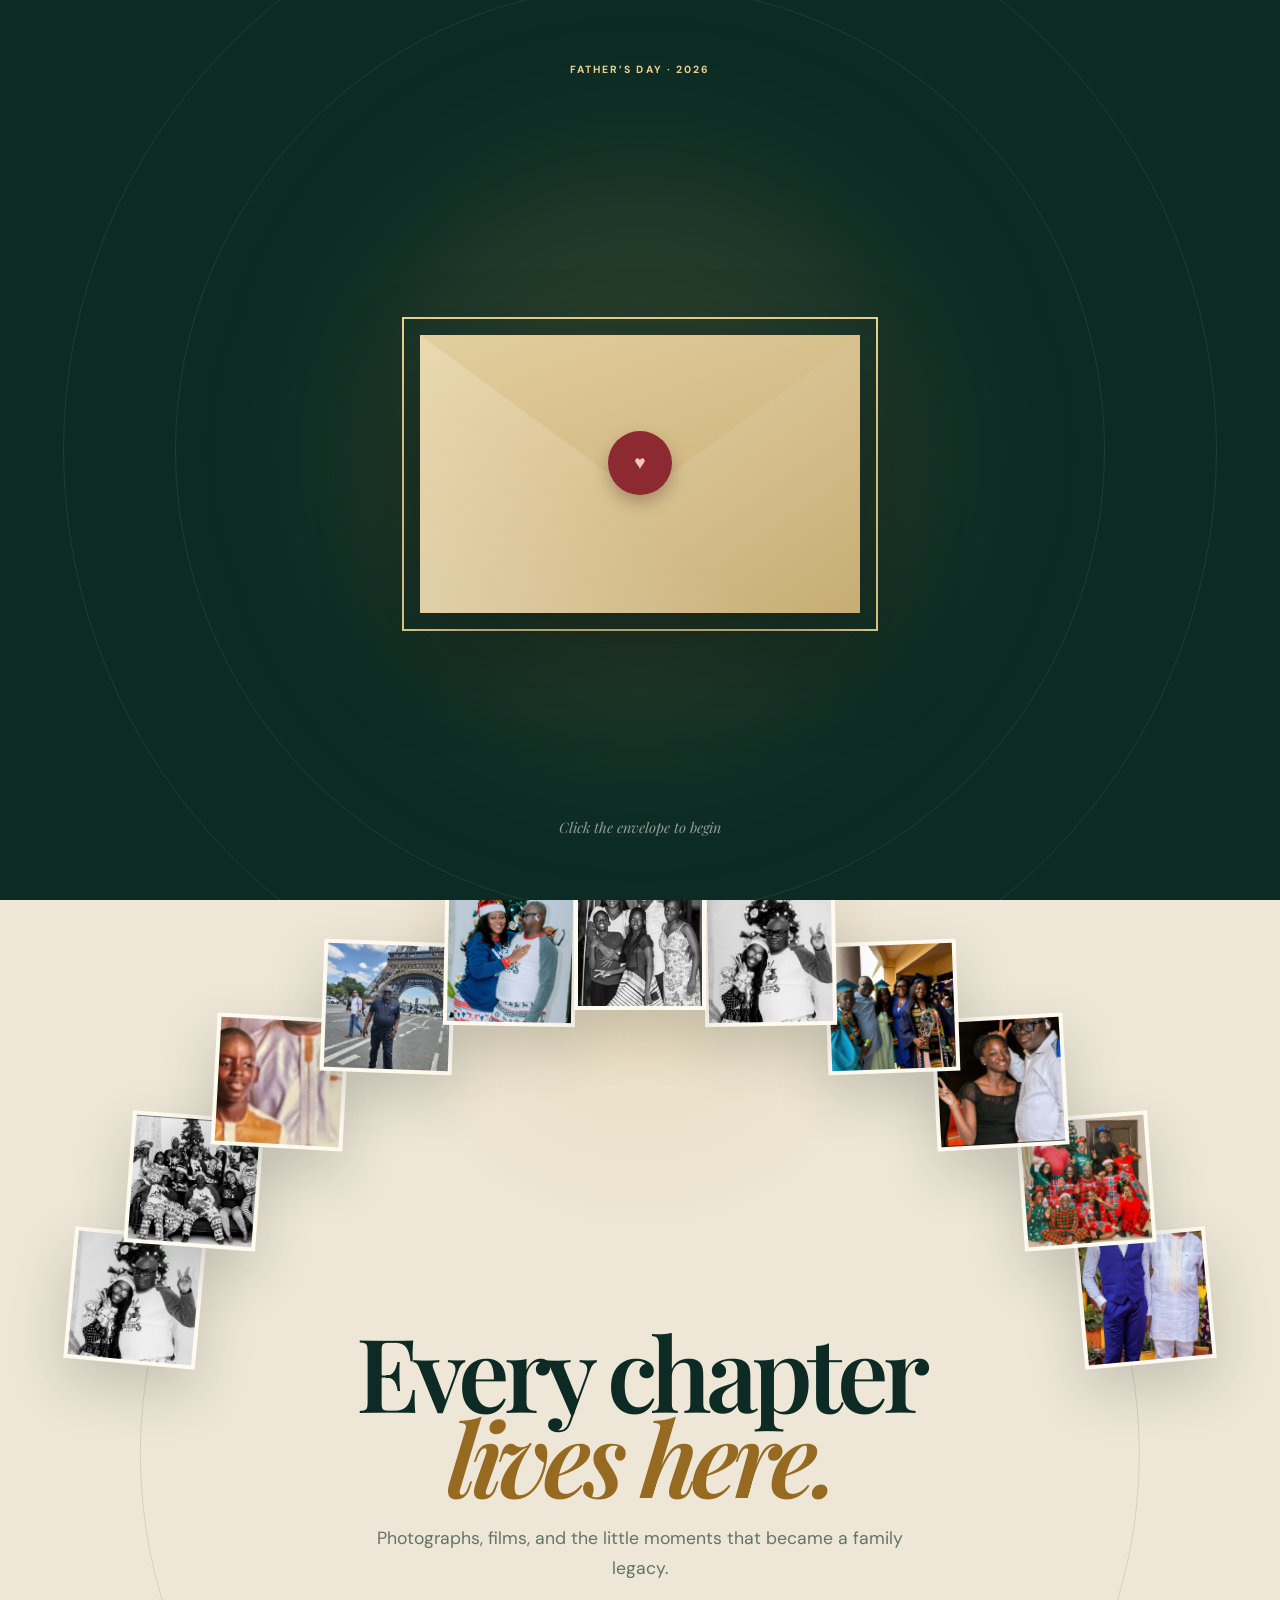
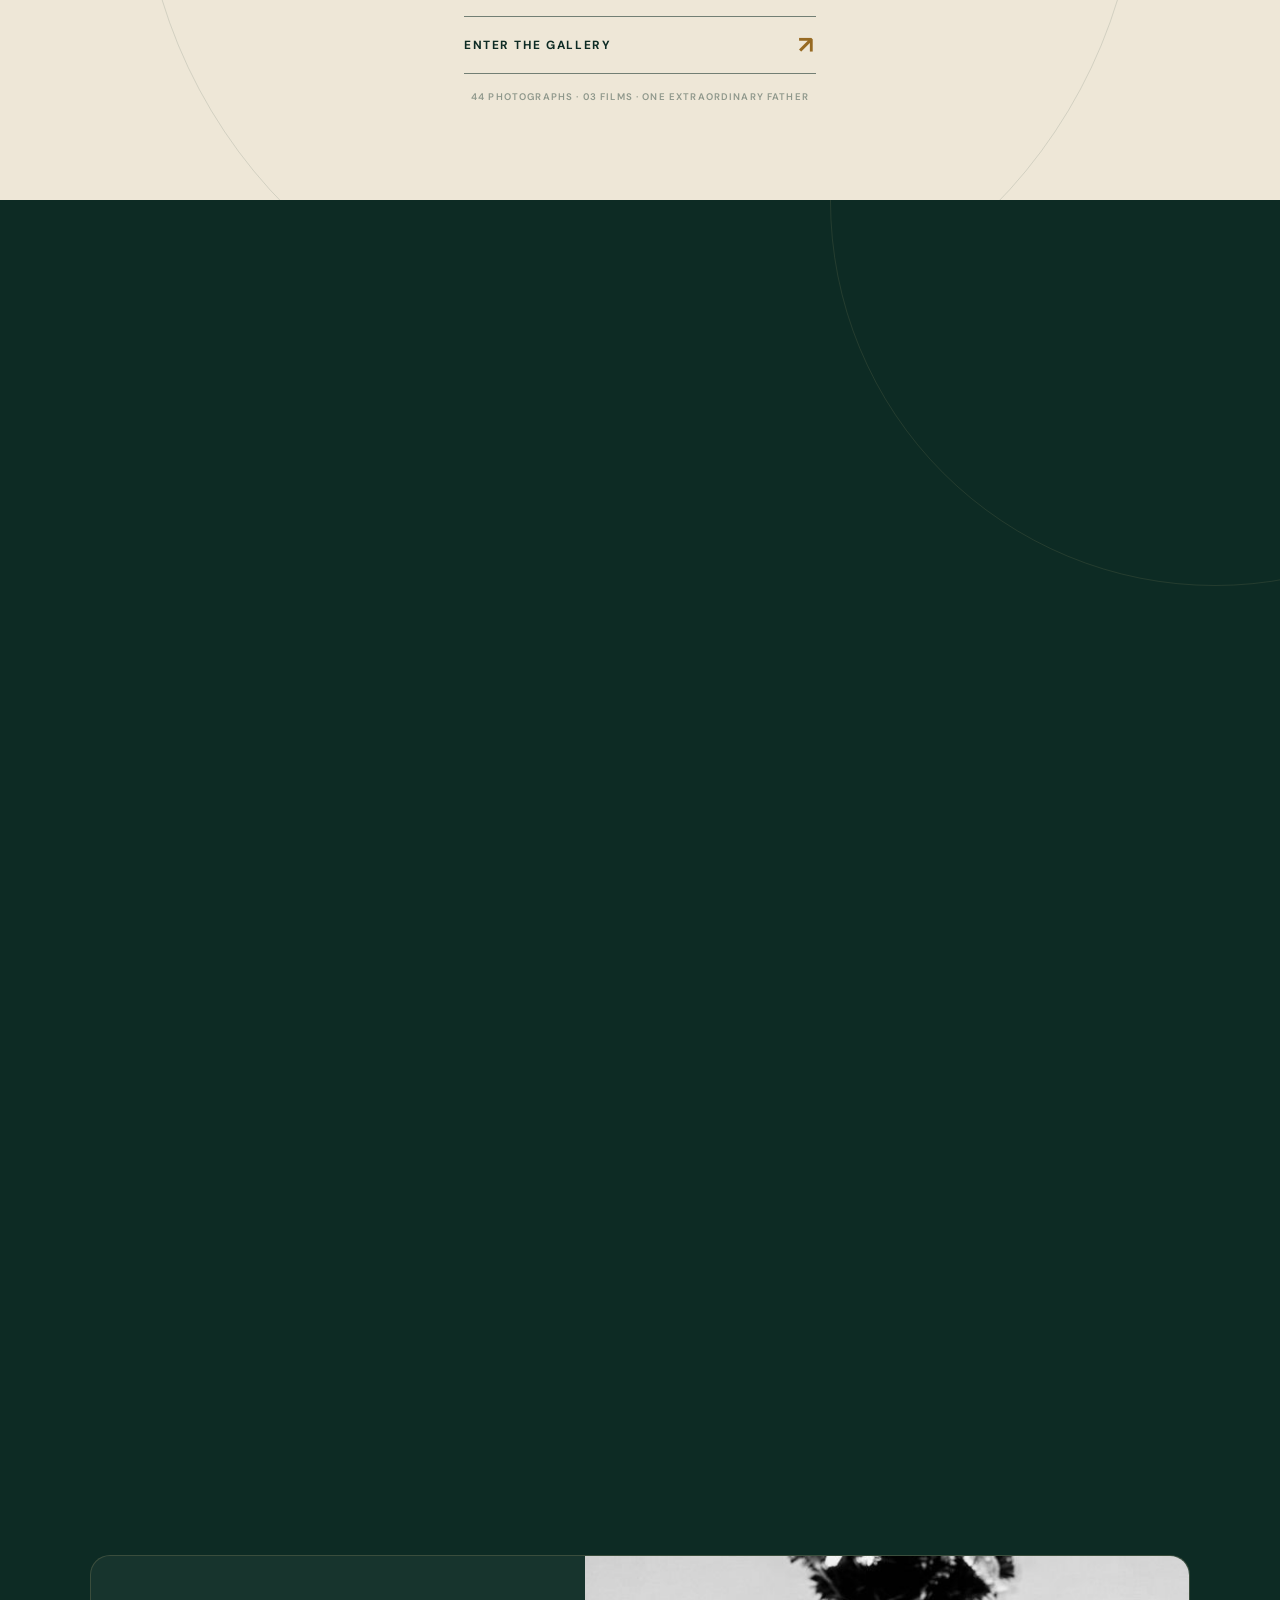
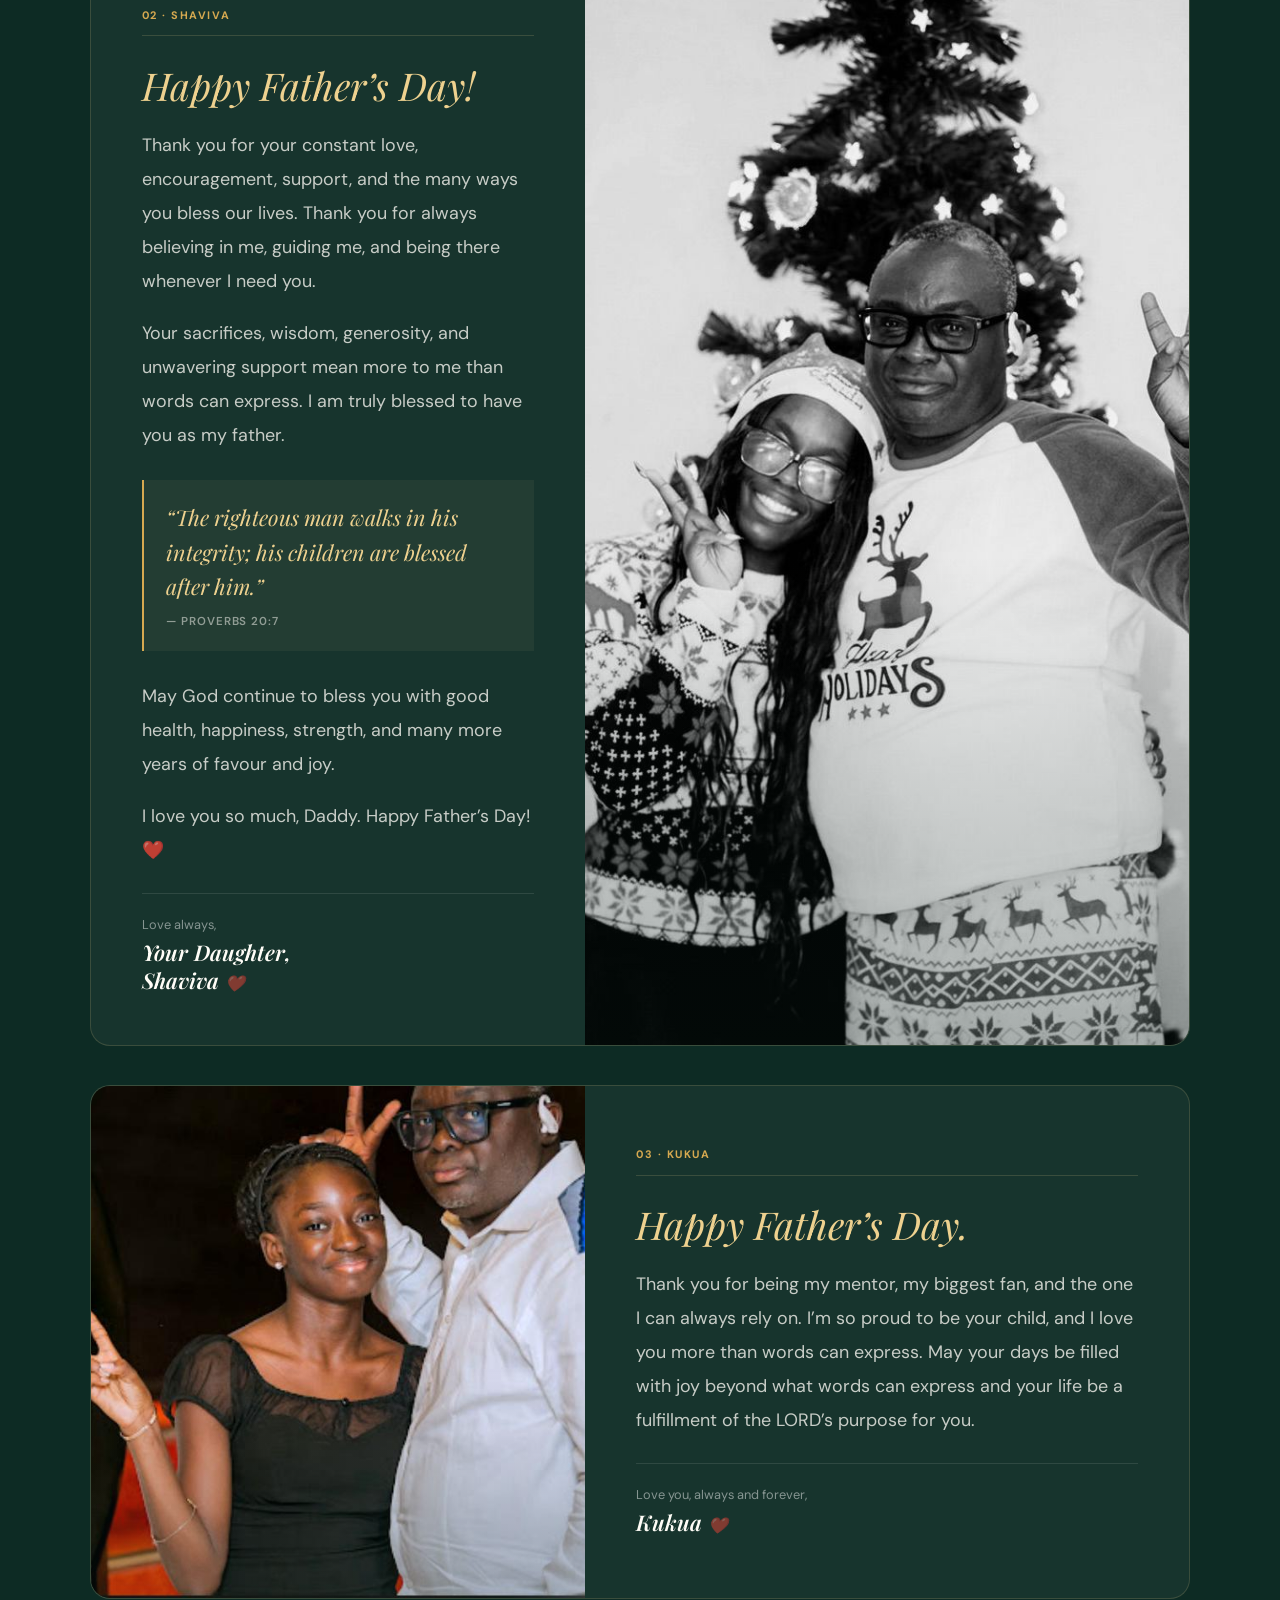
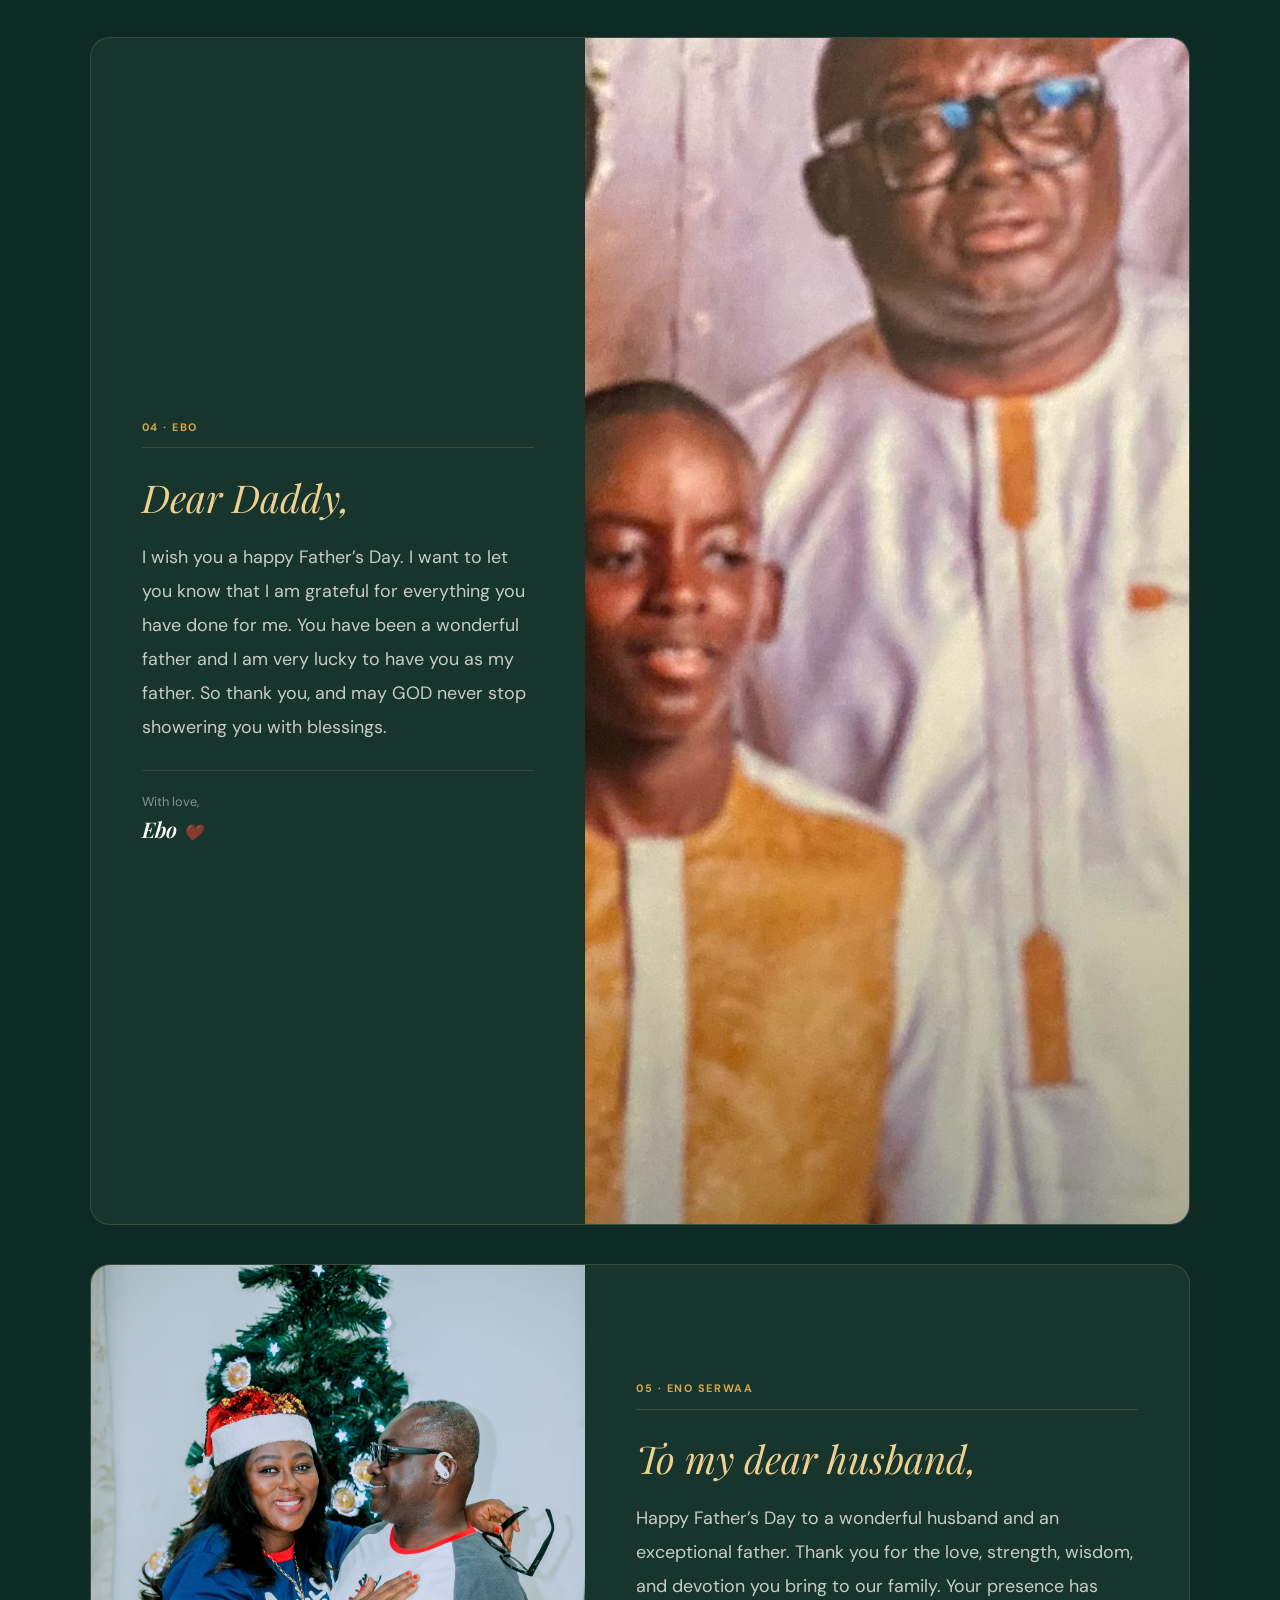
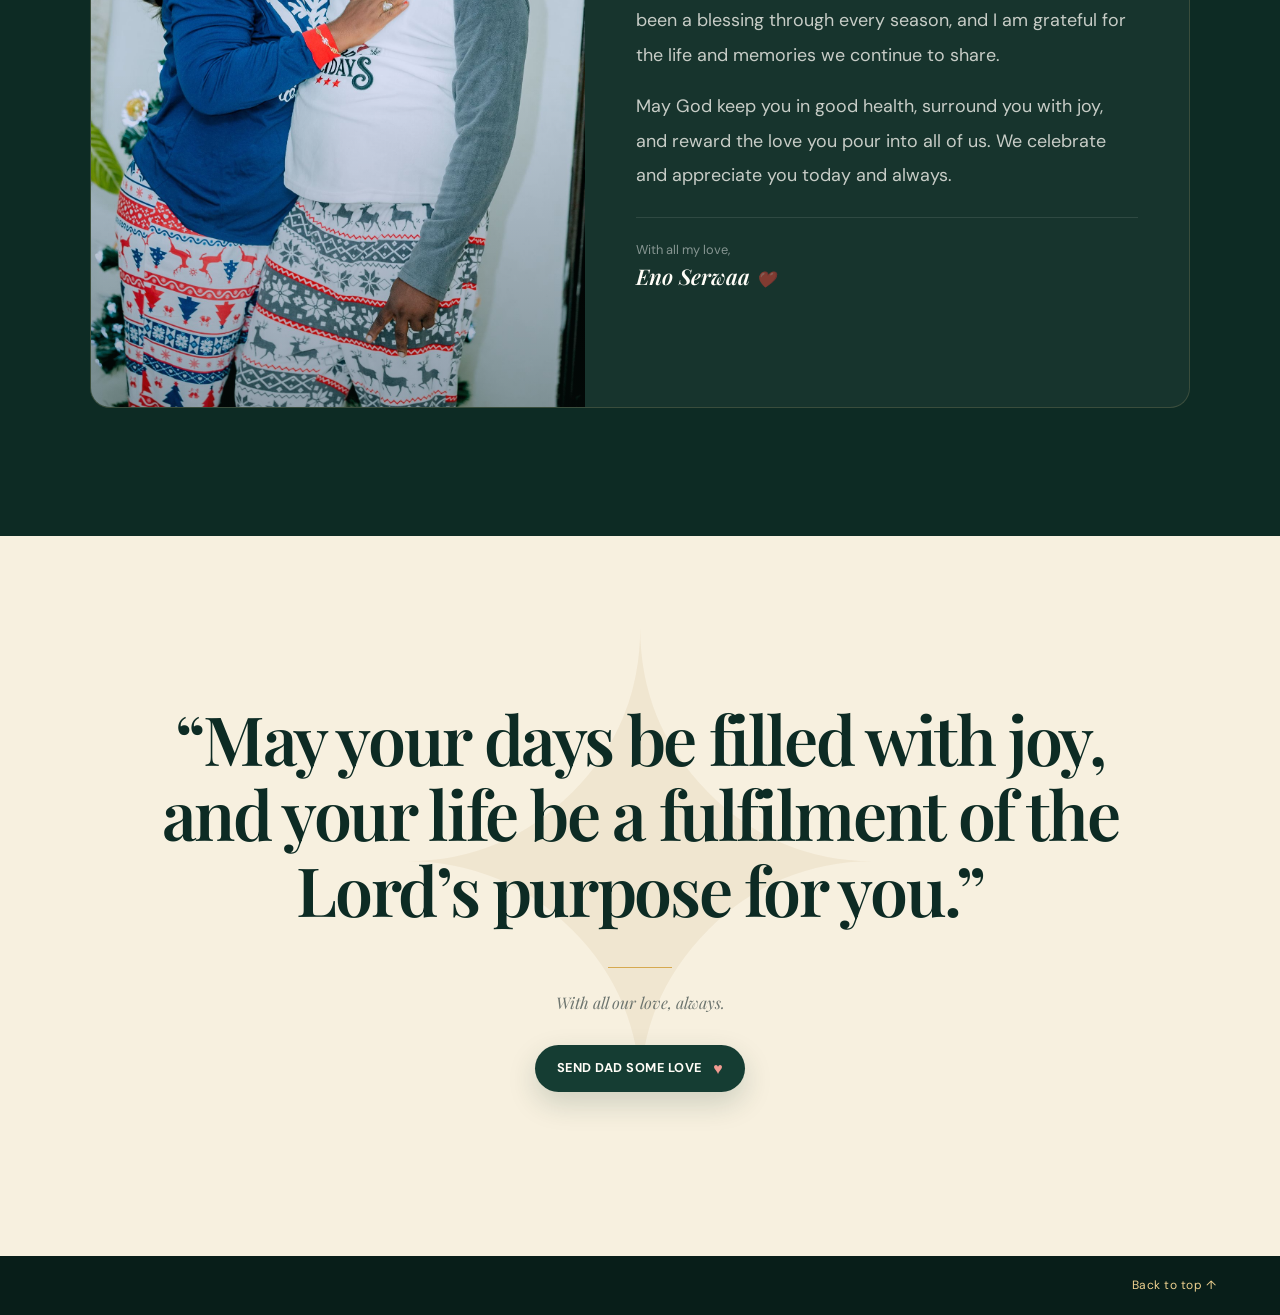
==== commit 22db0bc0: "Add files via upload" ====
--- a/index.html
+++ b/index.html
@@ -17,7 +17,26 @@
     />
     <link rel="stylesheet" href="styles.css" />
   </head>
-  <body class="home-page">
+  <body class="home-page intro-active">
+    <div class="envelope-intro" id="envelopeIntro" role="dialog" aria-modal="true" aria-labelledby="envelopeIntroTitle">
+      <div class="envelope-intro__halo" aria-hidden="true"></div>
+      <p class="envelope-intro__date">Father’s Day · 2026</p>
+      <h2 class="sr-only" id="envelopeIntroTitle">A Father’s Day letter for Mr. Owiah</h2>
+      <button class="envelope" id="openEnvelope" type="button" aria-label="Open the Father’s Day letter">
+        <span class="envelope__back" aria-hidden="true"></span>
+        <span class="envelope__letter" aria-hidden="true">
+          <span class="envelope__to">For</span>
+          <span class="envelope__name">Mr. Owiah</span>
+          <span class="envelope__from">With all our love</span>
+        </span>
+        <span class="envelope__front" aria-hidden="true"></span>
+        <span class="envelope__flap" aria-hidden="true"></span>
+        <span class="envelope__seal" aria-hidden="true">♥</span>
+      </button>
+      <p class="envelope-intro__hint">Click the envelope to begin</p>
+    </div>
+    <noscript><style>.envelope-intro{display:none}.intro-active{overflow:auto}</style></noscript>
+
     <div class="page-glow page-glow--one" aria-hidden="true"></div>
     <div class="page-glow page-glow--two" aria-hidden="true"></div>
 
@@ -27,7 +46,6 @@
       </nav>
 
       <div class="hero__content reveal is-visible">
-        <p class="eyebrow">A celebration of an extraordinary dad</p>
         <h1>Happy Father’s Day,<br /><em>Mr. Owiah.</em></h1>
         <p class="hero__intro">
           Today, we celebrate your love, your guidance, and the quiet strength
@@ -59,11 +77,10 @@
       <div class="hero__year" aria-hidden="true">2026</div>
     </header>
 
-    <main>
+    <main id="mainContent" tabindex="-1">
       <section class="gallery-portal" id="gallery-preview" aria-labelledby="galleryPortalTitle">
         <div class="gallery-portal__arc" id="galleryArc" aria-hidden="true"></div>
         <div class="gallery-portal__content reveal">
-          <p class="eyebrow">The Owiah family archive</p>
           <h2 id="galleryPortalTitle">Every chapter<br /><em>lives here.</em></h2>
           <p class="gallery-portal__intro">
             Photographs, films, and the little moments that became a family legacy.
@@ -79,7 +96,6 @@
       <section class="portrait-section archive" id="archive" aria-label="The Owiah family archive">
         <header class="archive__header reveal">
           <div>
-            <p class="eyebrow">The Owiah family archive</p>
             <h2>A life held in<br /><em>the people he loves.</em></h2>
           </div>
           <div class="archive__index" aria-label="Archive information">
@@ -171,7 +187,6 @@
 
       <section class="messages" id="messages">
         <div class="messages__heading section-heading reveal">
-          <p class="eyebrow eyebrow--light">From our hearts to yours</p>
           <h2>Five letters for the man<br /><em>who means everything.</em></h2>
         </div>
 
@@ -305,7 +320,6 @@
 
       <section class="blessing">
         <div class="blessing__ornament" aria-hidden="true">✦</div>
-        <p class="eyebrow reveal">Our prayer for you</p>
         <blockquote class="reveal">
           “May your days be filled with joy, and your life be a fulfilment of
           the Lord’s purpose for you.”
--- a/styles.css
+++ b/styles.css
@@ -28,6 +28,240 @@
   color: var(--ink);
   font-family: var(--sans);
   -webkit-font-smoothing: antialiased;
+}
+
+body.intro-active {
+  overflow: hidden;
+}
+
+.sr-only {
+  position: absolute;
+  width: 1px;
+  height: 1px;
+  padding: 0;
+  overflow: hidden;
+  clip: rect(0, 0, 0, 0);
+  white-space: nowrap;
+  border: 0;
+}
+
+.envelope-intro {
+  position: fixed;
+  z-index: 1000;
+  inset: 0;
+  display: grid;
+  place-items: center;
+  overflow: hidden;
+  color: var(--cream);
+  background: #0b2b24;
+  perspective: 1100px;
+  transition: opacity 650ms ease, visibility 650ms ease;
+}
+
+.envelope-intro::before,
+.envelope-intro::after {
+  position: absolute;
+  border: 1px solid rgba(238, 209, 143, 0.1);
+  border-radius: 50%;
+  content: "";
+  pointer-events: none;
+}
+
+.envelope-intro::before {
+  width: min(76vw, 58rem);
+  aspect-ratio: 1;
+}
+
+.envelope-intro::after {
+  width: min(92vw, 72rem);
+  aspect-ratio: 1;
+}
+
+.envelope-intro.is-leaving {
+  opacity: 0;
+  visibility: hidden;
+}
+
+.envelope-intro__halo {
+  position: absolute;
+  width: min(55vw, 35rem);
+  aspect-ratio: 1;
+  border-radius: 50%;
+  background: rgba(214, 169, 80, 0.14);
+  filter: blur(80px);
+  pointer-events: none;
+}
+
+.envelope-intro__date {
+  position: absolute;
+  top: clamp(2rem, 7vh, 5rem);
+  margin: 0;
+  color: var(--gold-light);
+  font-size: 0.65rem;
+  font-weight: 700;
+  letter-spacing: 0.2em;
+  text-transform: uppercase;
+}
+
+.envelope {
+  position: relative;
+  z-index: 2;
+  display: block;
+  width: min(82vw, 27.5rem);
+  aspect-ratio: 1.58;
+  padding: 0;
+  border: 0;
+  color: inherit;
+  background: transparent;
+  cursor: pointer;
+  transform: translateY(1.5rem);
+  transform-style: preserve-3d;
+  animation: envelope-enter 900ms cubic-bezier(0.16, 1, 0.3, 1) both;
+}
+
+.envelope:focus-visible {
+  outline: 2px solid var(--gold-light);
+  outline-offset: 1rem;
+}
+
+.envelope__back,
+.envelope__front,
+.envelope__flap,
+.envelope__letter {
+  position: absolute;
+  display: block;
+}
+
+.envelope__back {
+  z-index: 0;
+  inset: 0;
+  background: #cfb982;
+  box-shadow: 0 2.5rem 6rem rgba(0, 0, 0, 0.34);
+}
+
+.envelope__letter {
+  z-index: 2;
+  right: 8%;
+  bottom: 7%;
+  left: 8%;
+  height: 86%;
+  padding: 12% 8% 8%;
+  color: var(--forest-deep);
+  background:
+    linear-gradient(rgba(247, 240, 223, 0.93), rgba(247, 240, 223, 0.93)),
+    repeating-linear-gradient(0deg, transparent 0 1.7rem, rgba(21, 61, 51, 0.08) 1.7rem calc(1.7rem + 1px));
+  box-shadow: 0 1rem 2rem rgba(13, 43, 36, 0.15);
+  text-align: center;
+  transform: translateY(0);
+  transition: transform 950ms cubic-bezier(0.16, 1, 0.3, 1) 420ms;
+}
+
+.envelope__to,
+.envelope__name,
+.envelope__from {
+  display: block;
+}
+
+.envelope__to,
+.envelope__from {
+  color: rgba(13, 43, 36, 0.58);
+  font-size: clamp(0.52rem, 1.2vw, 0.68rem);
+  font-weight: 700;
+  letter-spacing: 0.16em;
+  text-transform: uppercase;
+}
+
+.envelope__name {
+  margin: 0.35rem 0 1.25rem;
+  color: var(--forest-deep);
+  font-family: var(--serif);
+  font-size: clamp(2rem, 5vw, 3.15rem);
+  font-style: italic;
+  font-weight: 600;
+  letter-spacing: -0.04em;
+  line-height: 1;
+}
+
+.envelope__front {
+  z-index: 3;
+  inset: 0;
+  background: linear-gradient(145deg, #ead9b2, #c7ad74);
+  clip-path: polygon(0 0, 50% 48%, 100% 0, 100% 100%, 0 100%);
+}
+
+.envelope__front::after {
+  position: absolute;
+  inset: 0;
+  background: linear-gradient(35deg, rgba(255, 255, 255, 0.18), transparent 42%);
+  content: "";
+}
+
+.envelope__flap {
+  z-index: 5;
+  inset: 0;
+  background: linear-gradient(160deg, #e3ce9e, #c4a86e);
+  backface-visibility: hidden;
+  clip-path: polygon(0 0, 100% 0, 50% 58%);
+  transform: rotateX(0deg);
+  transform-origin: top center;
+  transition: transform 750ms cubic-bezier(0.65, 0, 0.35, 1);
+}
+
+.envelope__seal {
+  position: absolute;
+  z-index: 6;
+  top: 46%;
+  left: 50%;
+  display: grid;
+  width: clamp(2.8rem, 9vw, 4rem);
+  aspect-ratio: 1;
+  place-items: center;
+  border-radius: 50%;
+  color: #f2c8b8;
+  background: #8d2931;
+  box-shadow: 0 0.5rem 1rem rgba(61, 16, 20, 0.28);
+  font-size: clamp(0.85rem, 2.5vw, 1.2rem);
+  transform: translate(-50%, -50%);
+  transition: opacity 240ms ease 120ms, transform 300ms ease 100ms;
+}
+
+.envelope-intro.is-opening .envelope__flap {
+  transform: rotateX(180deg);
+}
+
+.envelope-intro.is-opening .envelope__seal {
+  opacity: 0;
+  transform: translate(-50%, -50%) scale(0.55);
+}
+
+.envelope-intro.is-opening .envelope__letter {
+  transform: translateY(-76%);
+}
+
+.envelope-intro__hint {
+  position: absolute;
+  bottom: clamp(2rem, 7vh, 5rem);
+  margin: 0;
+  color: rgba(255, 253, 247, 0.55);
+  font-family: var(--serif);
+  font-size: 0.9rem;
+  font-style: italic;
+  transition: opacity 250ms ease;
+}
+
+.envelope-intro.is-opening .envelope-intro__hint {
+  opacity: 0;
+}
+
+@keyframes envelope-enter {
+  from {
+    opacity: 0;
+    transform: translateY(4rem) scale(0.94);
+  }
+  to {
+    opacity: 1;
+    transform: translateY(1.5rem) scale(1);
+  }
 }
 
 a {
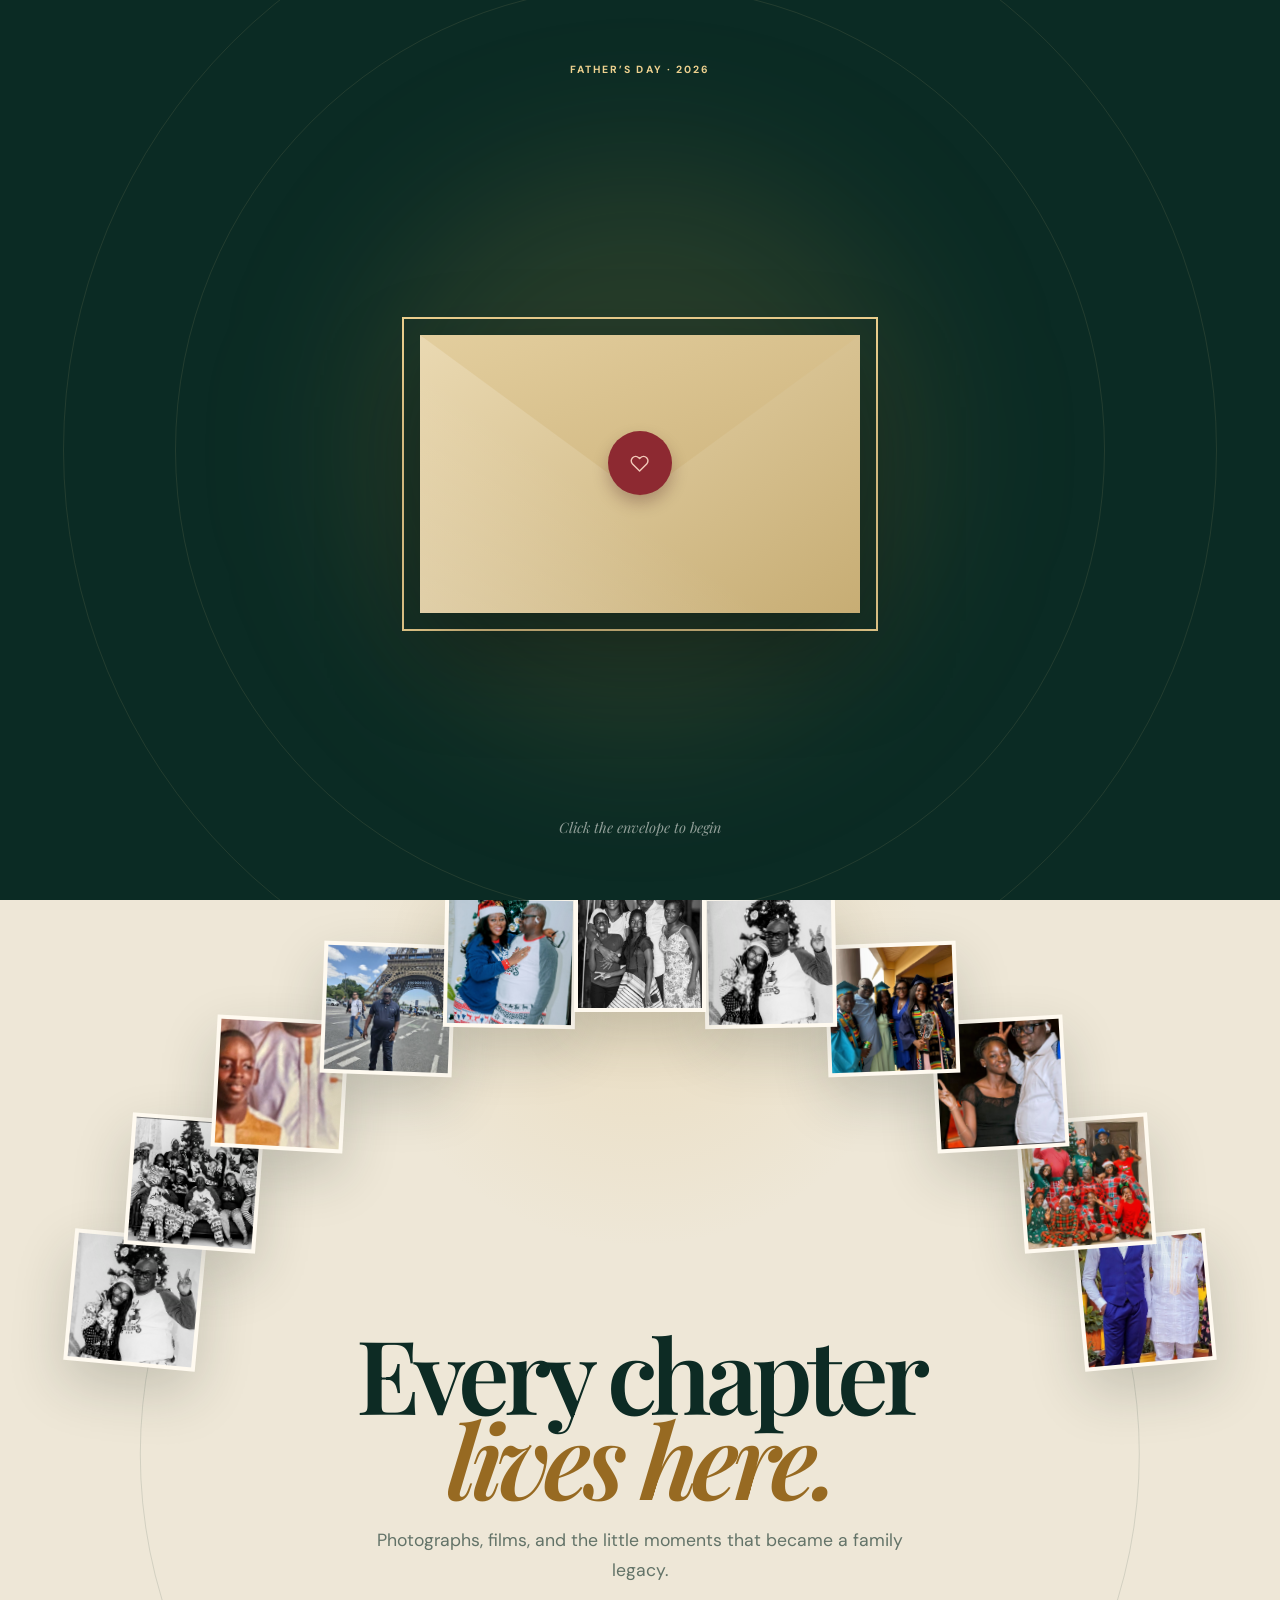
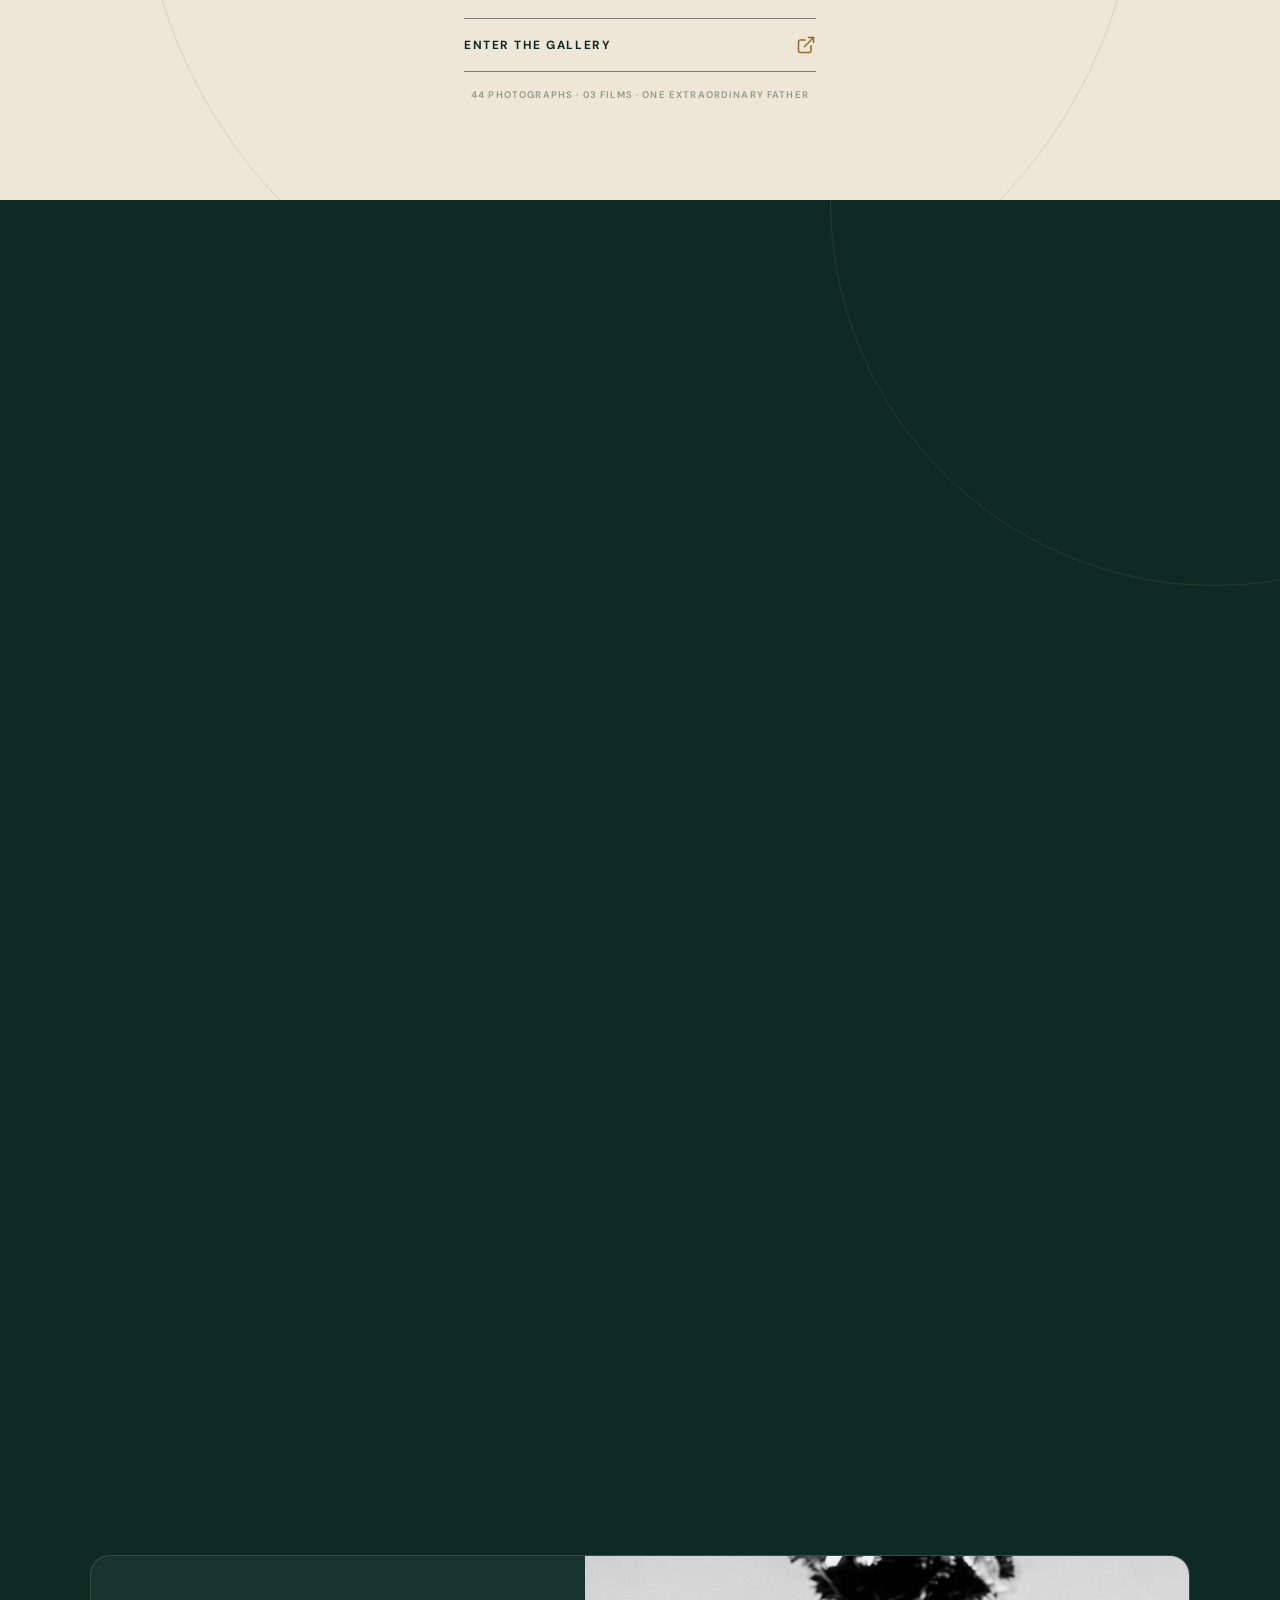
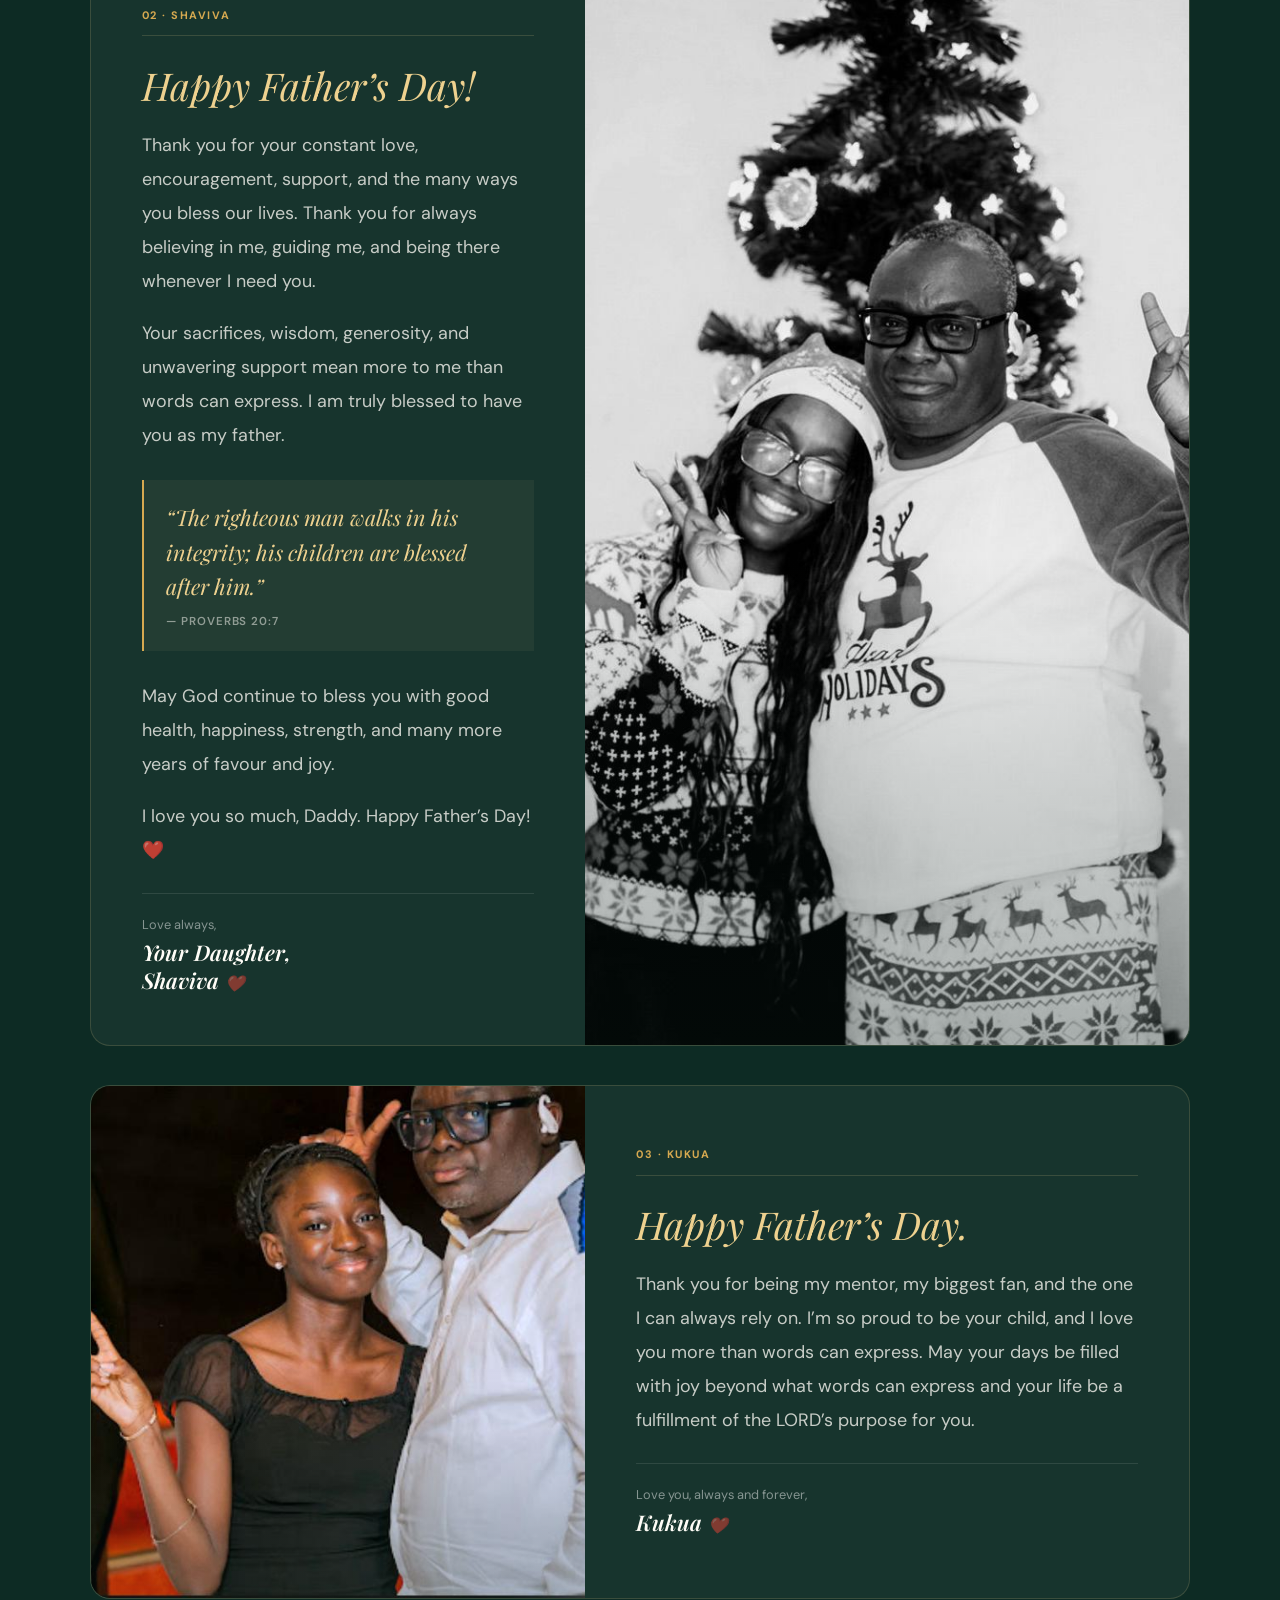
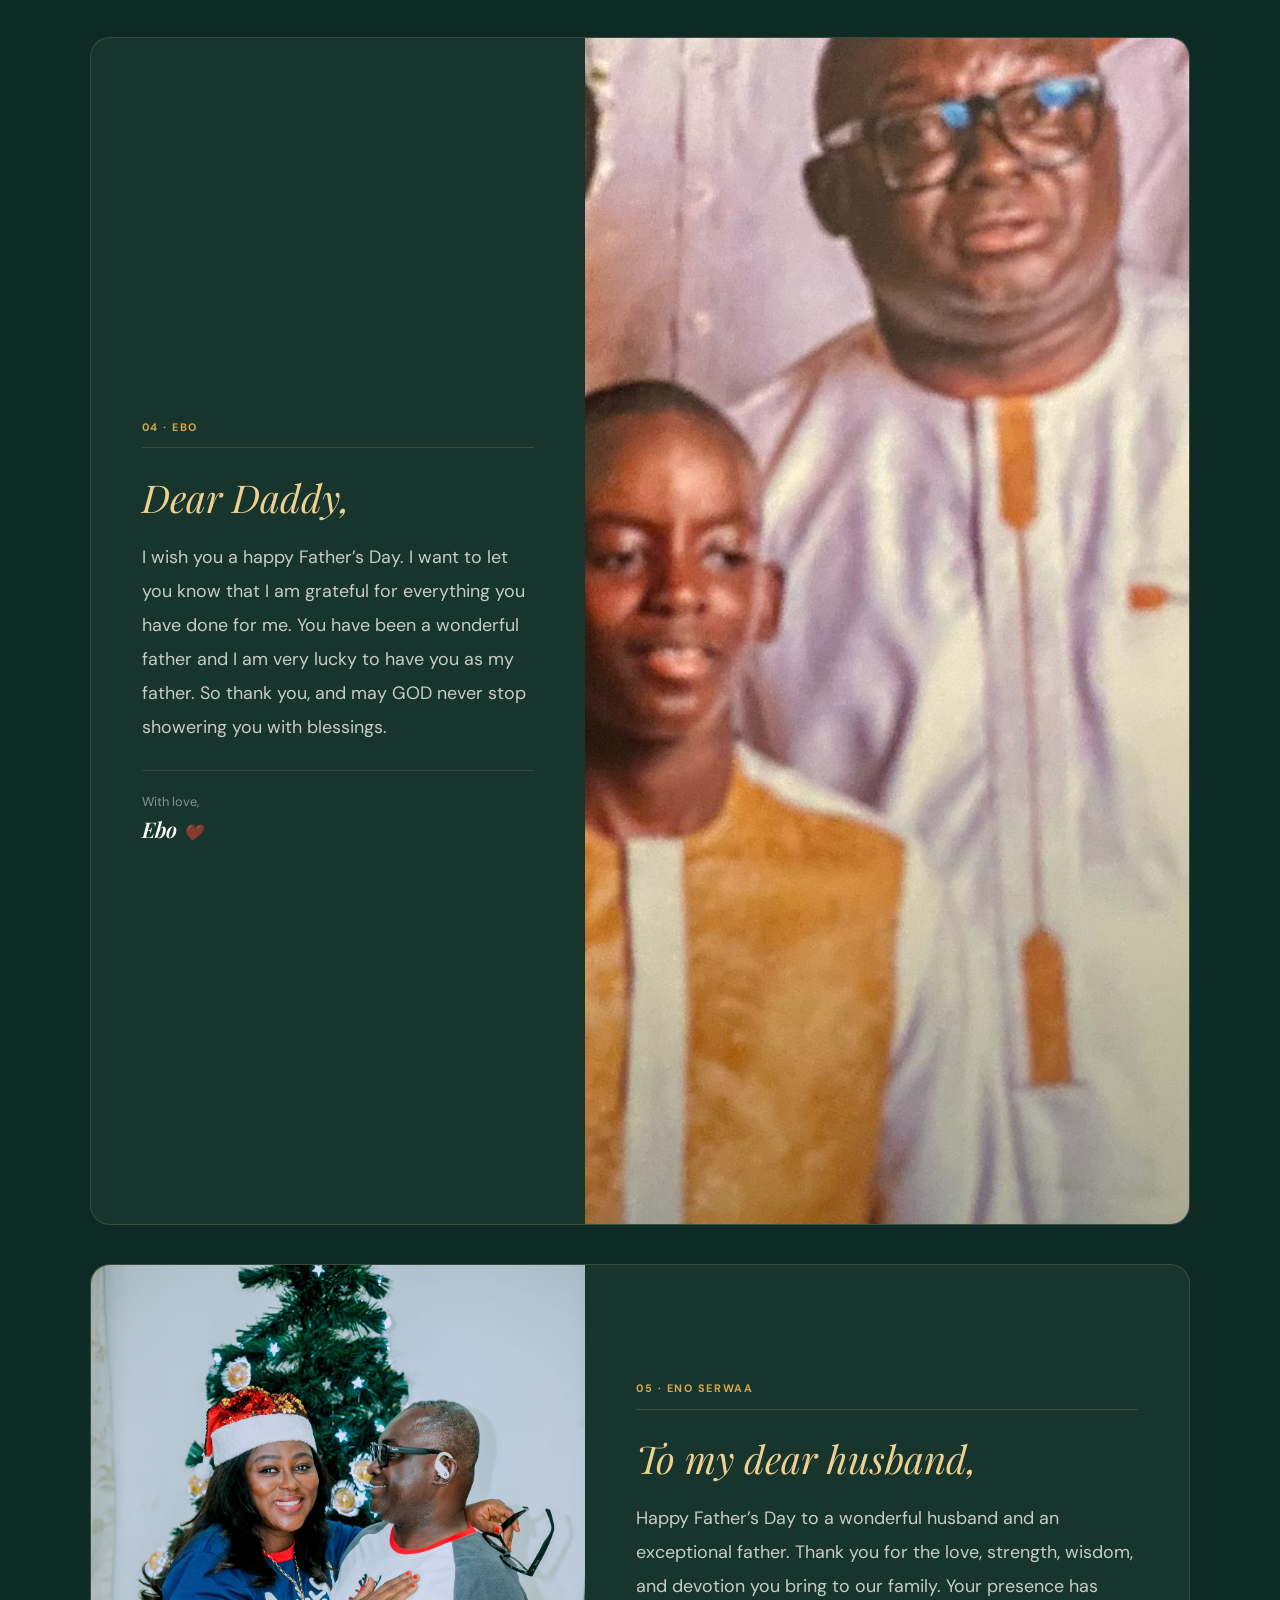
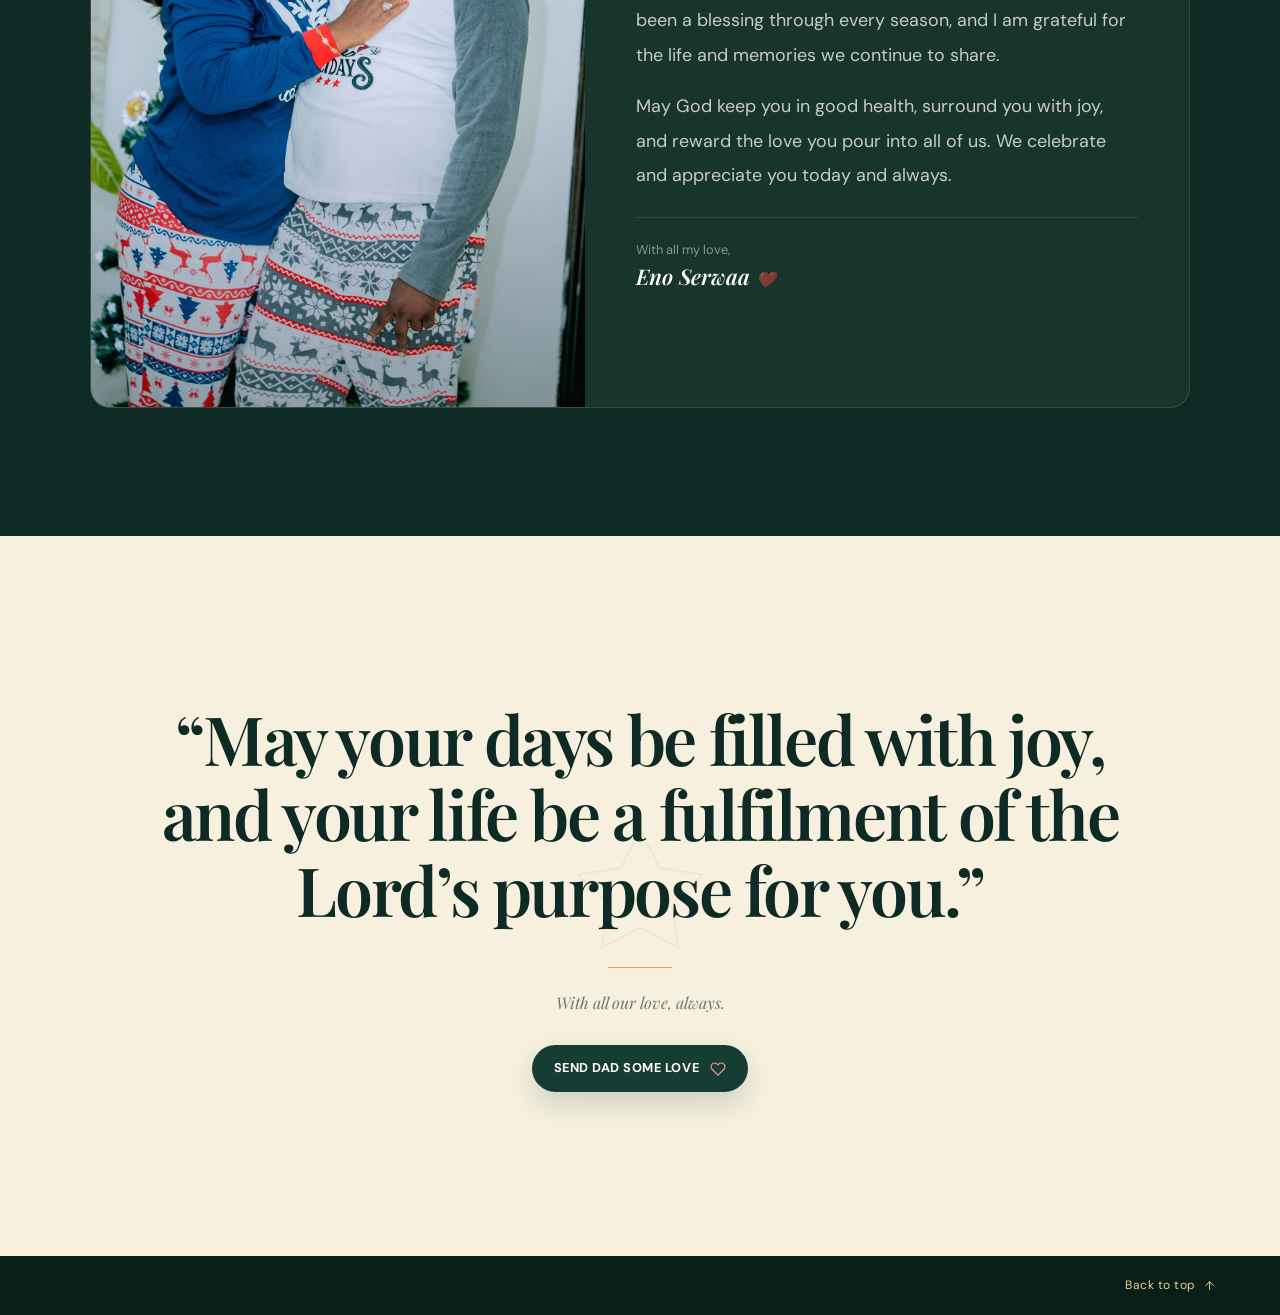
==== commit 05ad7b3d: "Add files via upload" ====
--- a/index.html
+++ b/index.html
@@ -18,6 +18,16 @@
     <link rel="stylesheet" href="styles.css" />
   </head>
   <body class="home-page intro-active">
+    <svg class="feather-sprite" aria-hidden="true">
+      <symbol id="icon-heart" viewBox="0 0 24 24"><path d="M20.84 4.61a5.5 5.5 0 0 0-7.78 0L12 5.67l-1.06-1.06a5.5 5.5 0 0 0-7.78 7.78L12 21.23l8.84-8.84a5.5 5.5 0 0 0 0-7.78z"></path></symbol>
+      <symbol id="icon-arrow-down" viewBox="0 0 24 24"><line x1="12" y1="5" x2="12" y2="19"></line><polyline points="19 12 12 19 5 12"></polyline></symbol>
+      <symbol id="icon-arrow-up" viewBox="0 0 24 24"><line x1="12" y1="19" x2="12" y2="5"></line><polyline points="5 12 12 5 19 12"></polyline></symbol>
+      <symbol id="icon-arrow-left" viewBox="0 0 24 24"><line x1="19" y1="12" x2="5" y2="12"></line><polyline points="12 19 5 12 12 5"></polyline></symbol>
+      <symbol id="icon-external-link" viewBox="0 0 24 24"><path d="M18 13v6a2 2 0 0 1-2 2H5a2 2 0 0 1-2-2V8a2 2 0 0 1 2-2h6"></path><polyline points="15 3 21 3 21 9"></polyline><line x1="10" y1="14" x2="21" y2="3"></line></symbol>
+      <symbol id="icon-corner-down-right" viewBox="0 0 24 24"><polyline points="15 10 20 15 15 20"></polyline><path d="M4 4v7a4 4 0 0 0 4 4h12"></path></symbol>
+      <symbol id="icon-x" viewBox="0 0 24 24"><line x1="18" y1="6" x2="6" y2="18"></line><line x1="6" y1="6" x2="18" y2="18"></line></symbol>
+      <symbol id="icon-star" viewBox="0 0 24 24"><polygon points="12 2 15.09 8.26 22 9.27 17 14.14 18.18 21.02 12 17.77 5.82 21.02 7 14.14 2 9.27 8.91 8.26 12 2"></polygon></symbol>
+    </svg>
     <div class="envelope-intro" id="envelopeIntro" role="dialog" aria-modal="true" aria-labelledby="envelopeIntroTitle">
       <div class="envelope-intro__halo" aria-hidden="true"></div>
       <p class="envelope-intro__date">Father’s Day · 2026</p>
@@ -31,7 +41,7 @@
         </span>
         <span class="envelope__front" aria-hidden="true"></span>
         <span class="envelope__flap" aria-hidden="true"></span>
-        <span class="envelope__seal" aria-hidden="true">♥</span>
+        <span class="envelope__seal" aria-hidden="true"><svg class="feather-icon"><use href="#icon-heart"></use></svg></span>
       </button>
       <p class="envelope-intro__hint">Click the envelope to begin</p>
     </div>
@@ -53,7 +63,7 @@
         </p>
         <a class="button" href="#messages">
           Read our messages
-          <span aria-hidden="true">↓</span>
+          <svg class="feather-icon" aria-hidden="true"><use href="#icon-arrow-down"></use></svg>
         </a>
       </div>
 
@@ -71,7 +81,7 @@
             </textPath>
           </text>
         </svg>
-        <span>❤️</span>
+        <span><svg class="feather-icon" aria-hidden="true"><use href="#icon-heart"></use></svg></span>
       </div>
 
       <div class="hero__year" aria-hidden="true">2026</div>
@@ -87,7 +97,7 @@
           </p>
           <a class="gallery-portal__link" href="gallery.html">
             <span>Enter the gallery</span>
-            <span aria-hidden="true">↗</span>
+            <svg class="feather-icon" aria-hidden="true"><use href="#icon-external-link"></use></svg>
           </a>
           <p class="gallery-portal__meta">44 photographs · 03 films · one extraordinary father</p>
         </div>
@@ -150,7 +160,7 @@
           <div class="archive-grid" id="memoryReel" aria-label="More family photographs"></div>
           <button class="archive-toggle" id="archiveToggle" type="button" aria-expanded="false">
             <span>Enter the full archive</span>
-            <span aria-hidden="true">↘</span>
+            <svg class="feather-icon" aria-hidden="true"><use href="#icon-corner-down-right"></use></svg>
           </button>
         </div>
 
@@ -192,7 +202,7 @@
 
         <div class="message-list">
           <article class="message-card reveal">
-            <figure class="message-card__photo">
+            <figure class="message-card__photo message-card__photo--faces">
               <img src="assets/stephen and dad.jpeg" alt="Stephen with Mr. Owiah" loading="lazy" />
             </figure>
             <div class="message-card__body">
@@ -270,7 +280,7 @@
           </article>
 
           <article class="message-card message-card--reverse reveal">
-            <figure class="message-card__photo">
+            <figure class="message-card__photo message-card__photo--faces">
               <img src="assets/ebo and dad.jpeg" alt="Ebo with Mr. Owiah" loading="lazy" />
             </figure>
             <div class="message-card__body">
@@ -319,7 +329,7 @@
       </section>
 
       <section class="blessing">
-        <div class="blessing__ornament" aria-hidden="true">✦</div>
+        <svg class="blessing__ornament feather-icon" aria-hidden="true"><use href="#icon-star"></use></svg>
         <blockquote class="reveal">
           “May your days be filled with joy, and your life be a fulfilment of
           the Lord’s purpose for you.”
@@ -327,17 +337,17 @@
         <div class="blessing__line reveal"></div>
         <p class="blessing__from reveal">With all our love, always.</p>
         <button class="heart-button reveal" id="heartButton" type="button">
-          Send Dad some love <span aria-hidden="true">♥</span>
+          Send Dad some love <svg class="feather-icon" aria-hidden="true"><use href="#icon-heart"></use></svg>
         </button>
       </section>
     </main>
 
     <footer class="site-footer">
-      <a href="#top">Back to top ↑</a>
+      <a href="#top">Back to top <svg class="feather-icon" aria-hidden="true"><use href="#icon-arrow-up"></use></svg></a>
     </footer>
 
     <dialog class="lightbox" id="photoLightbox" aria-label="Enlarged family photograph">
-      <button class="lightbox__close" id="lightboxClose" type="button" aria-label="Close photograph">×</button>
+      <button class="lightbox__close" id="lightboxClose" type="button" aria-label="Close photograph"><svg class="feather-icon" aria-hidden="true"><use href="#icon-x"></use></svg></button>
       <img id="lightboxImage" src="" alt="" />
       <p id="lightboxCaption"></p>
     </dialog>
--- a/styles.css
+++ b/styles.css
@@ -225,6 +225,11 @@
   transition: opacity 240ms ease 120ms, transform 300ms ease 100ms;
 }
 
+.envelope__seal .feather-icon {
+  width: 1.2rem;
+  height: 1.2rem;
+}
+
 .envelope-intro.is-opening .envelope__flap {
   transform: rotateX(180deg);
 }
@@ -266,6 +271,24 @@
 
 a {
   color: inherit;
+}
+
+.feather-sprite {
+  position: absolute;
+  width: 0;
+  height: 0;
+  overflow: hidden;
+}
+
+.feather-icon {
+  width: 1.1em;
+  height: 1.1em;
+  flex: none;
+  fill: none;
+  stroke: currentColor;
+  stroke-width: 1.8;
+  stroke-linecap: round;
+  stroke-linejoin: round;
 }
 
 .page-glow {
@@ -458,10 +481,11 @@
   transition: background 200ms ease, color 200ms ease, transform 200ms ease;
 }
 
-.button span {
+.button > .feather-icon {
   display: grid;
   width: 2rem;
   height: 2rem;
+  padding: 0.5rem;
   place-items: center;
   border-radius: 50%;
   color: var(--forest-deep);
@@ -475,8 +499,8 @@
   transform: translateY(-2px);
 }
 
-.button:hover span,
-.button:focus-visible span {
+.button:hover > .feather-icon,
+.button:focus-visible > .feather-icon {
   background: var(--white);
 }
 
@@ -513,6 +537,12 @@
   font-size: clamp(1.25rem, 2.5vw, 2rem);
   background: rgba(255, 255, 255, 0.05);
   backdrop-filter: blur(4px);
+}
+
+.hero__seal > span .feather-icon {
+  width: 2rem;
+  height: 2rem;
+  color: #e88f8f;
 }
 
 .hero__year {
@@ -992,10 +1022,10 @@
   transition: color 220ms ease, padding 220ms ease;
 }
 
-.gallery-portal__link span:last-child {
+.gallery-portal__link > .feather-icon {
+  width: 1.25rem;
+  height: 1.25rem;
   color: #976a22;
-  font-size: 1.5rem;
-  line-height: 1;
   transition: transform 220ms ease;
 }
 
@@ -1006,8 +1036,8 @@
   color: #976a22;
 }
 
-.gallery-portal__link:hover span:last-child,
-.gallery-portal__link:focus-visible span:last-child {
+.gallery-portal__link:hover > .feather-icon,
+.gallery-portal__link:focus-visible > .feather-icon {
   transform: translate(0.2rem, -0.2rem);
 }
 
@@ -1331,7 +1361,7 @@
   z-index: 2;
   right: 0;
   bottom: 0;
-  content: "OPEN ↗";
+  content: "OPEN";
   padding: 0.65rem 0.75rem;
   color: var(--gold-light);
   background: rgba(8, 30, 25, 0.94);
@@ -1393,12 +1423,13 @@
   cursor: pointer;
 }
 
-.archive-toggle span:last-child {
-  font-size: 1.4rem;
+.archive-toggle > .feather-icon {
+  width: 1.25rem;
+  height: 1.25rem;
   transition: transform 300ms ease;
 }
 
-.archive-toggle[aria-expanded="true"] span:last-child {
+.archive-toggle[aria-expanded="true"] > .feather-icon {
   transform: rotate(180deg);
 }
 
@@ -1702,8 +1733,10 @@
 .blessing__ornament {
   position: absolute;
   color: rgba(168, 118, 40, 0.08);
-  font-size: clamp(18rem, 48vw, 42rem);
+  width: clamp(18rem, 48vw, 42rem);
+  height: auto;
   line-height: 1;
+  stroke-width: 0.3;
   transform: translateY(-3%);
   user-select: none;
 }
@@ -1769,9 +1802,10 @@
   transform: scale(0.98);
 }
 
-.heart-button span {
+.heart-button .feather-icon {
+  width: 1rem;
+  height: 1rem;
   color: #f19b91;
-  font-size: 1rem;
 }
 
 .site-footer {
@@ -1790,6 +1824,9 @@
 }
 
 .site-footer a {
+  display: inline-flex;
+  align-items: center;
+  gap: 0.45rem;
   color: var(--gold-light);
   text-decoration: none;
 }
@@ -1805,9 +1842,15 @@
 .floating-heart {
   position: absolute;
   bottom: -3rem;
+  width: var(--heart-size);
+  height: var(--heart-size);
   animation: float-heart var(--duration) cubic-bezier(0.2, 0.7, 0.2, 1) forwards;
   color: var(--heart-color);
-  font-size: var(--heart-size);
+  fill: none;
+  stroke: currentColor;
+  stroke-width: 1.8;
+  stroke-linecap: round;
+  stroke-linejoin: round;
   filter: drop-shadow(0 0.25rem 0.2rem rgba(0, 0, 0, 0.08));
 }
 
@@ -2129,6 +2172,14 @@
     min-height: 0;
   }
 
+  .message-card__photo--faces {
+    aspect-ratio: 4 / 5;
+  }
+
+  .message-card__photo--faces img {
+    object-position: center top;
+  }
+
   .message-card__number {
     margin-bottom: 1.2rem;
   }
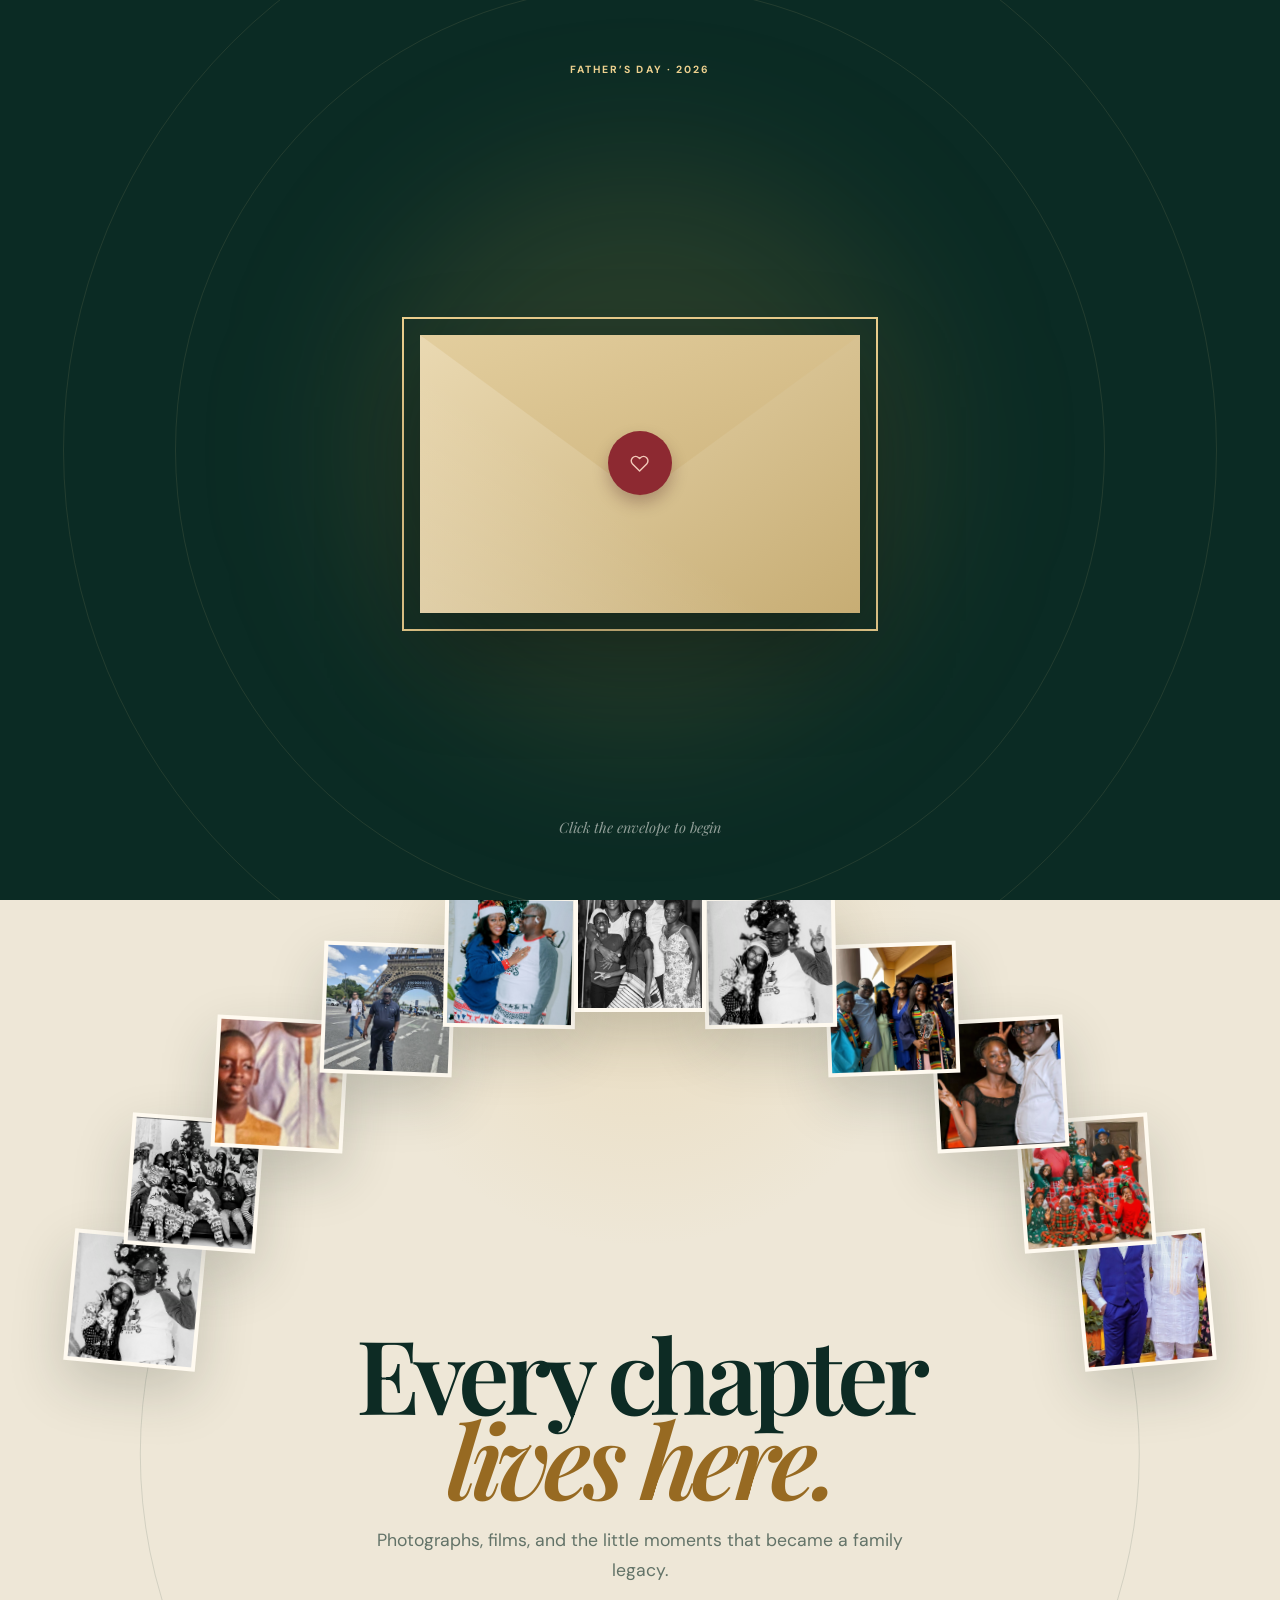
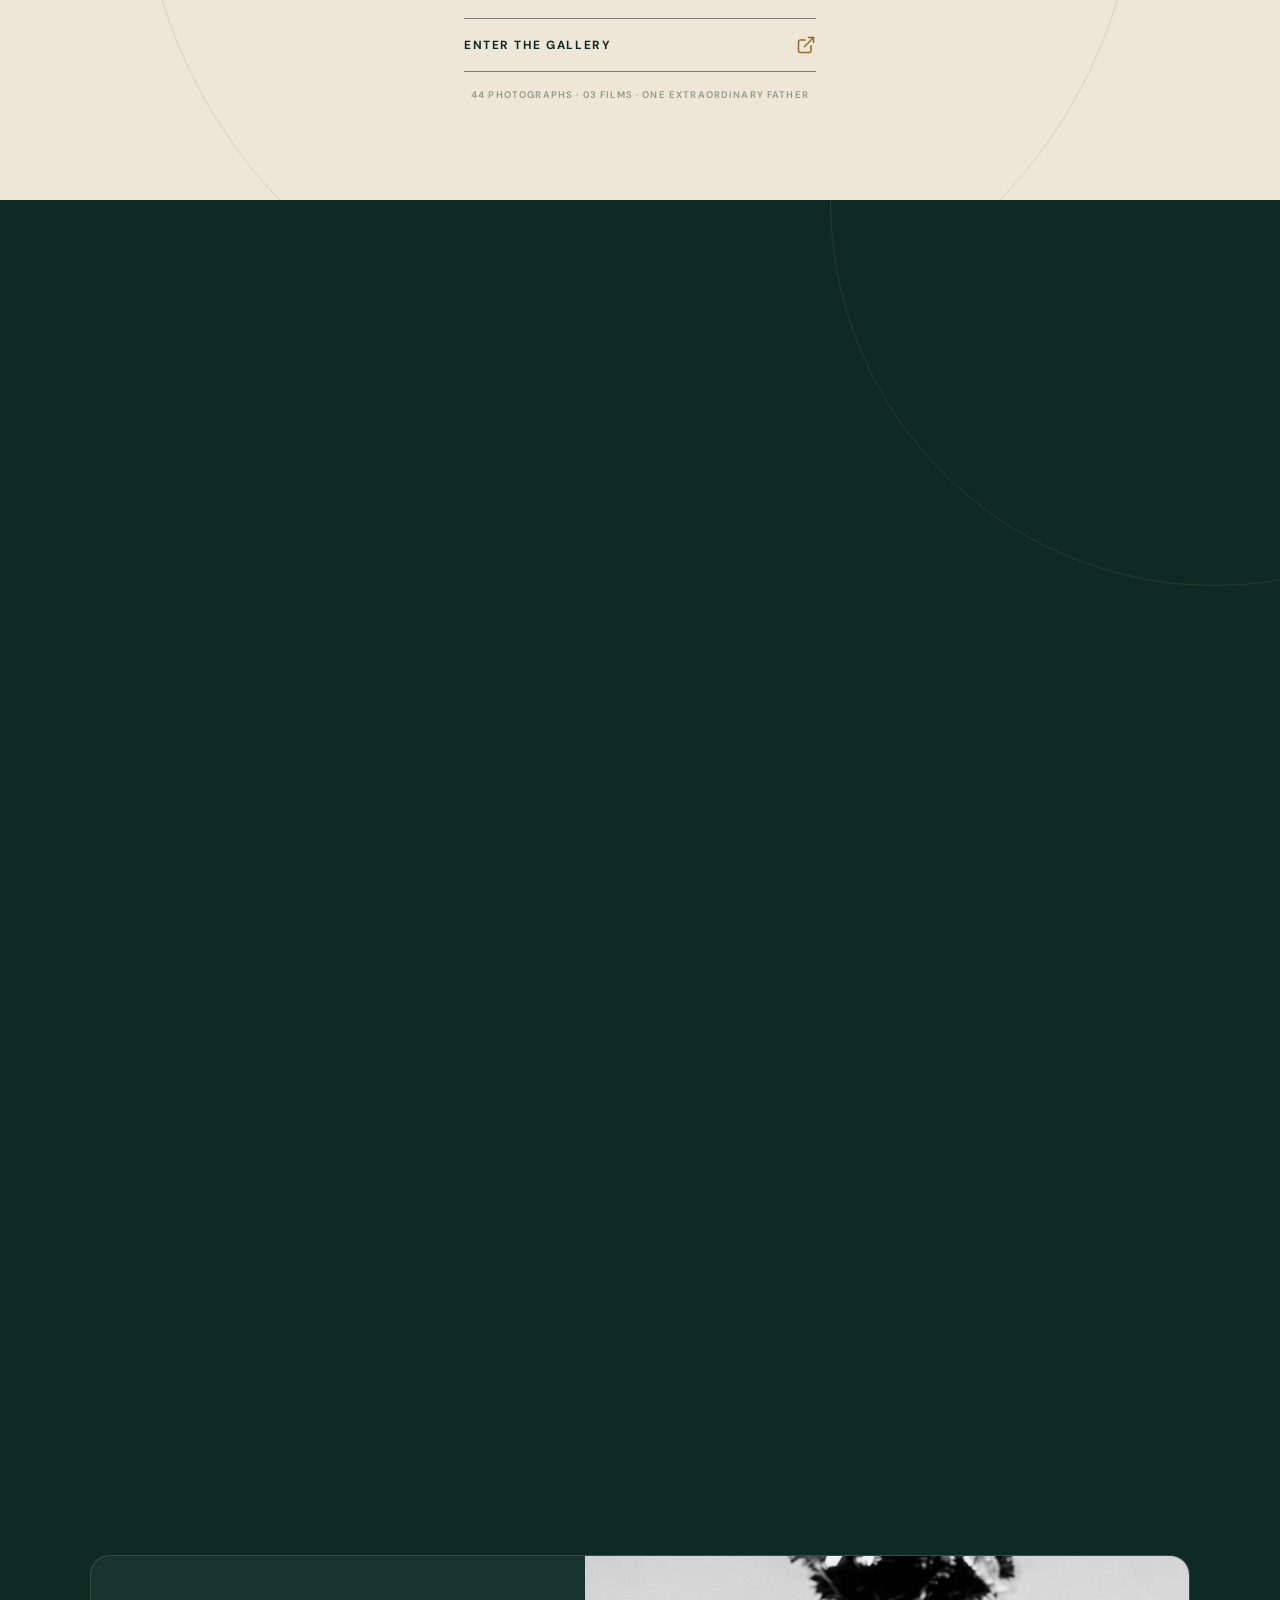
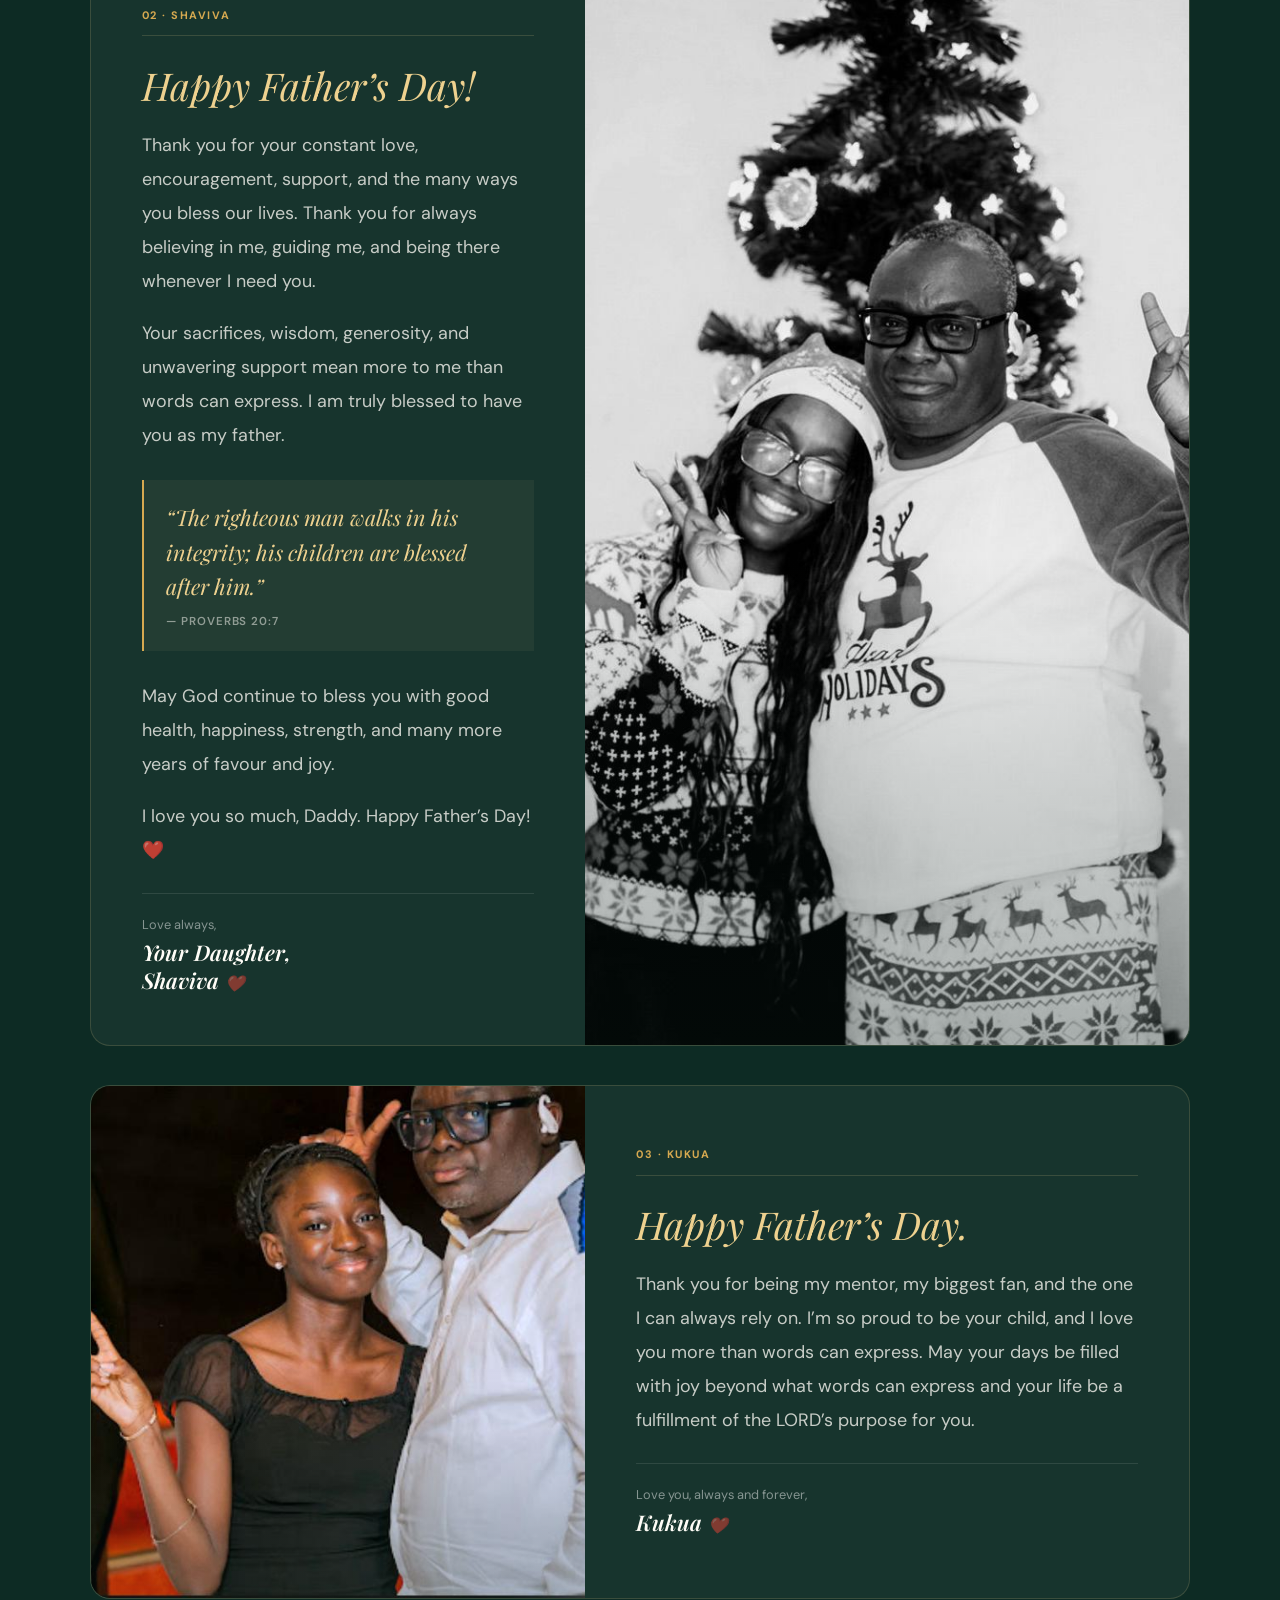
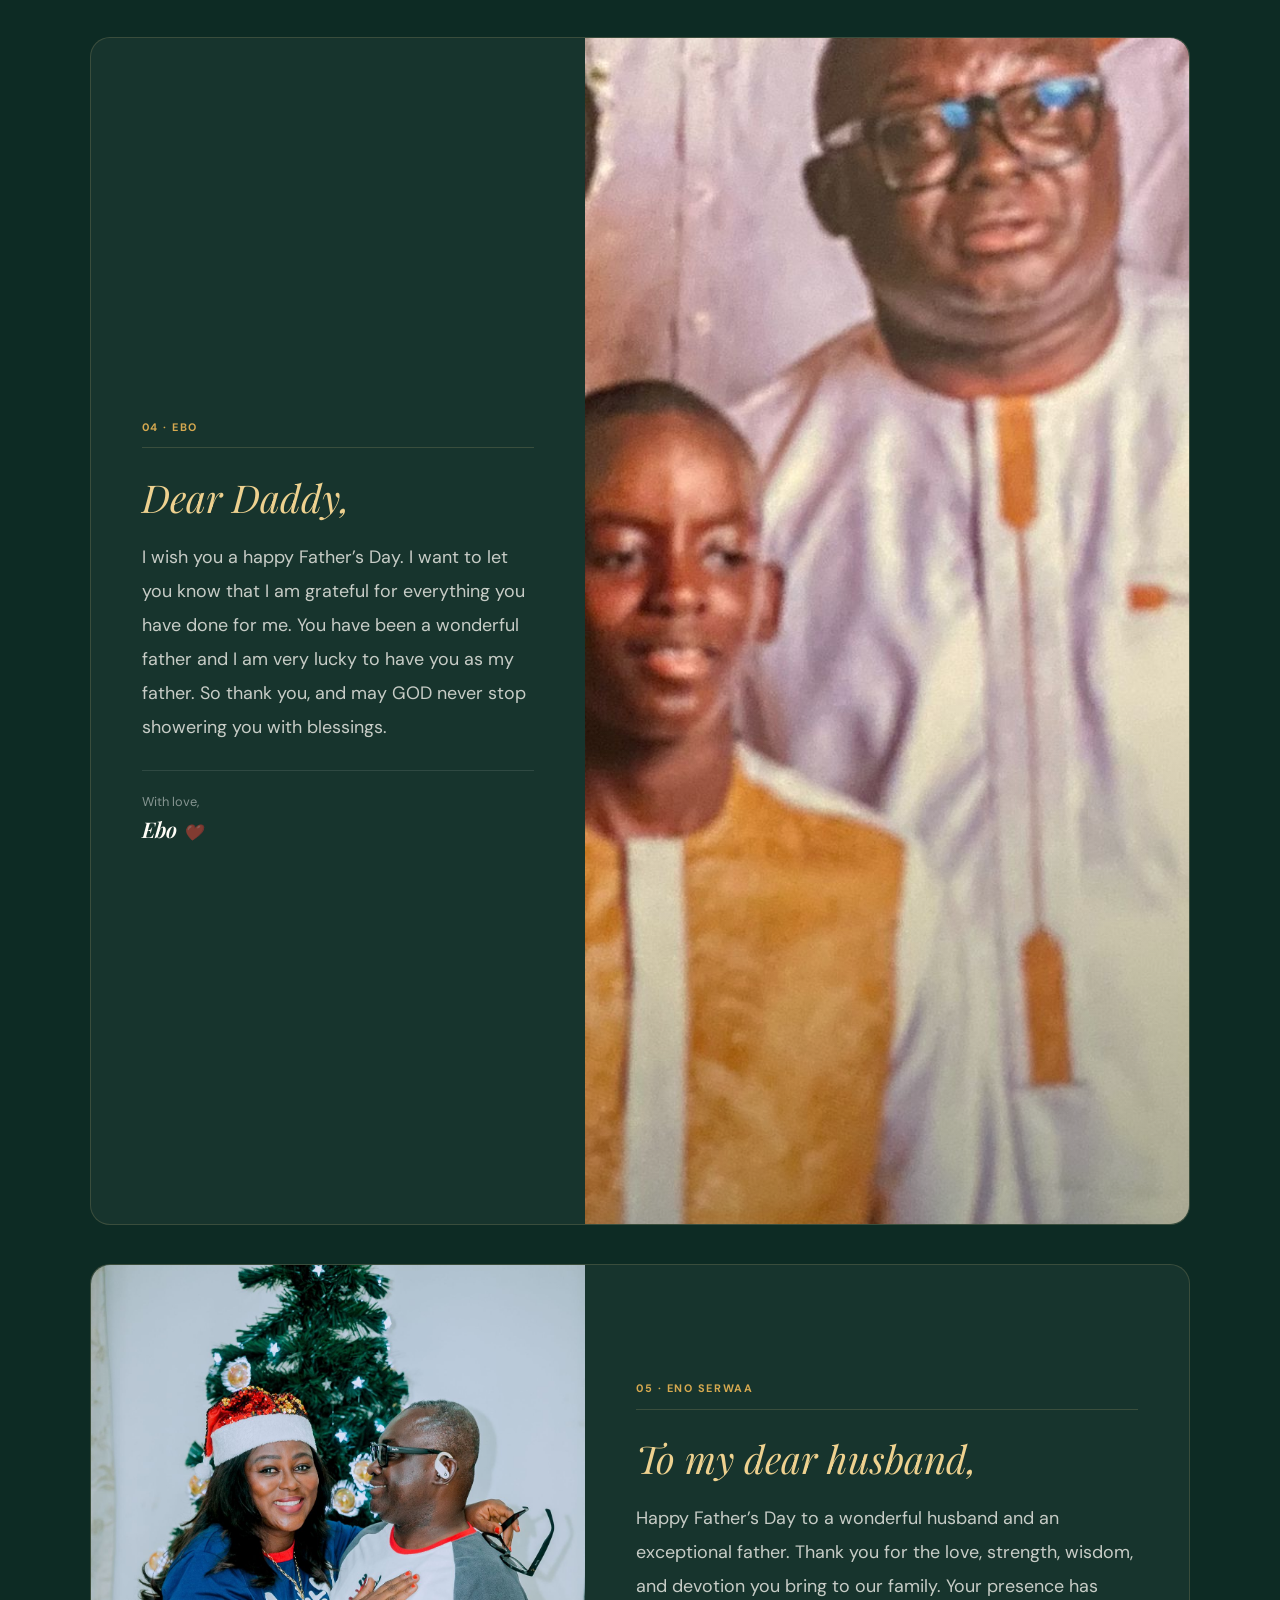
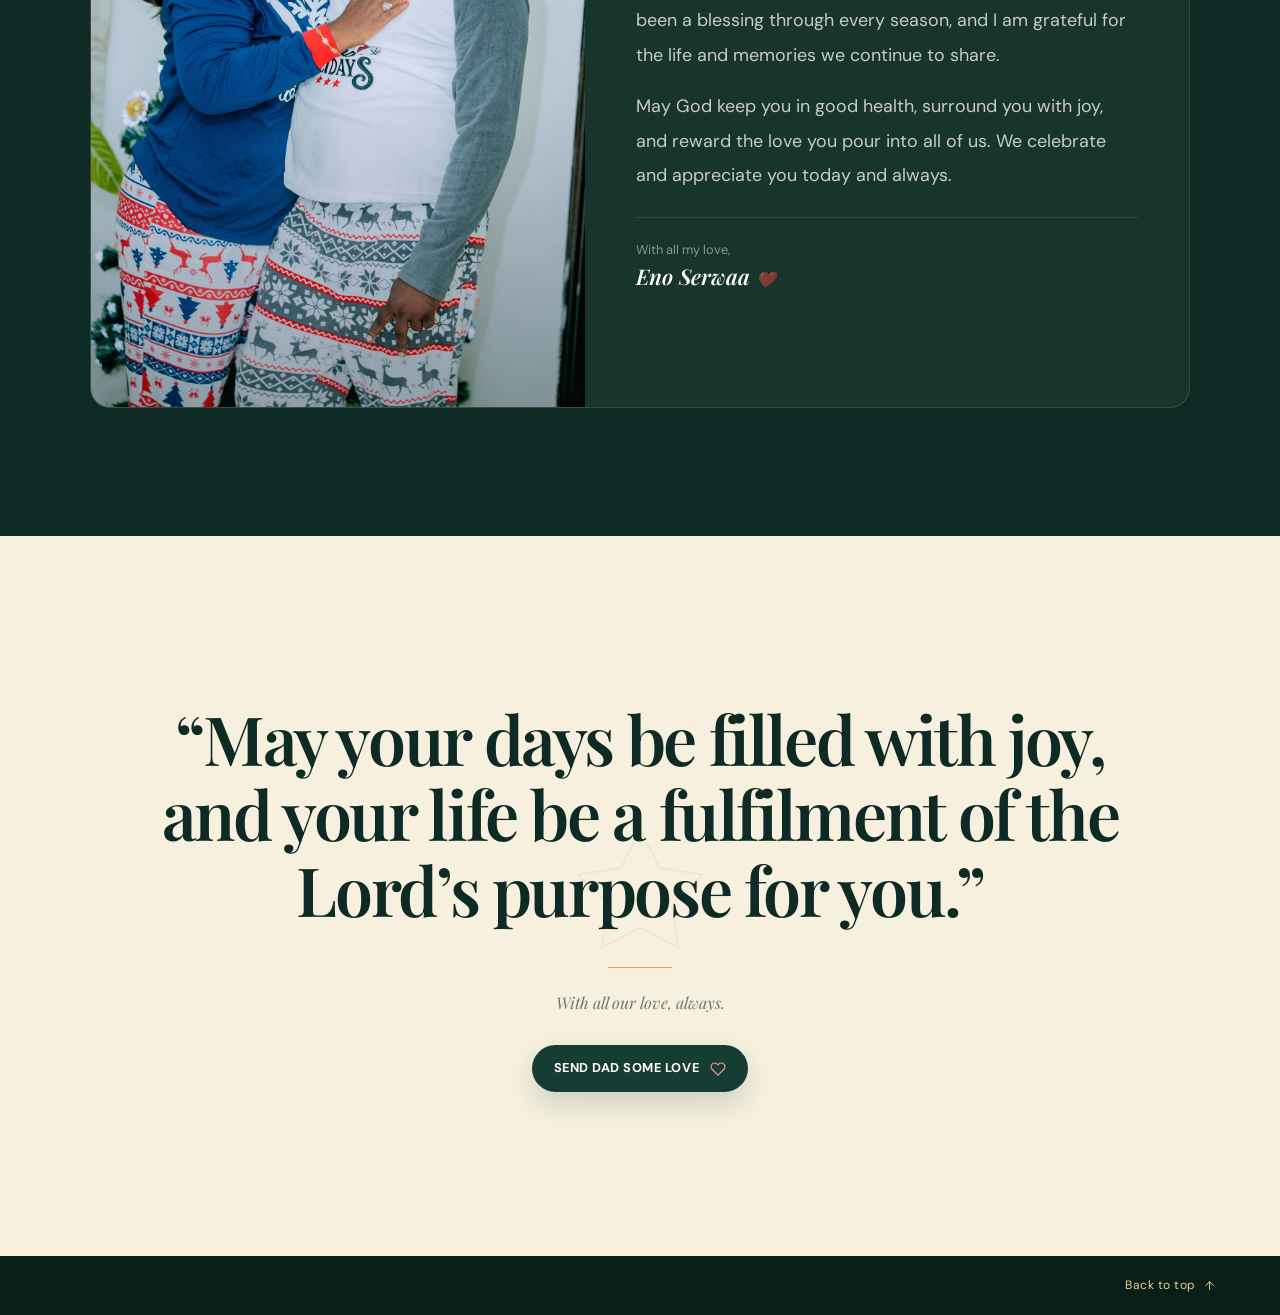
==== commit 6912f250: "Add files via upload" ====
--- a/index.html
+++ b/index.html
@@ -280,7 +280,7 @@
           </article>
 
           <article class="message-card message-card--reverse reveal">
-            <figure class="message-card__photo message-card__photo--faces">
+            <figure class="message-card__photo message-card__photo--faces message-card__photo--ebo">
               <img src="assets/ebo and dad.jpeg" alt="Ebo with Mr. Owiah" loading="lazy" />
             </figure>
             <div class="message-card__body">
--- a/styles.css
+++ b/styles.css
@@ -1625,6 +1625,15 @@
   transition: transform 600ms ease;
 }
 
+.message-card__photo--ebo {
+  background: #102f27;
+}
+
+.message-card__photo--ebo img {
+  object-fit: contain;
+  object-position: center;
+}
+
 .message-card:hover .message-card__photo img {
   transform: scale(1.025);
 }
@@ -2180,6 +2189,10 @@
     object-position: center top;
   }
 
+  .message-card__photo--ebo img {
+    object-position: center;
+  }
+
   .message-card__number {
     margin-bottom: 1.2rem;
   }
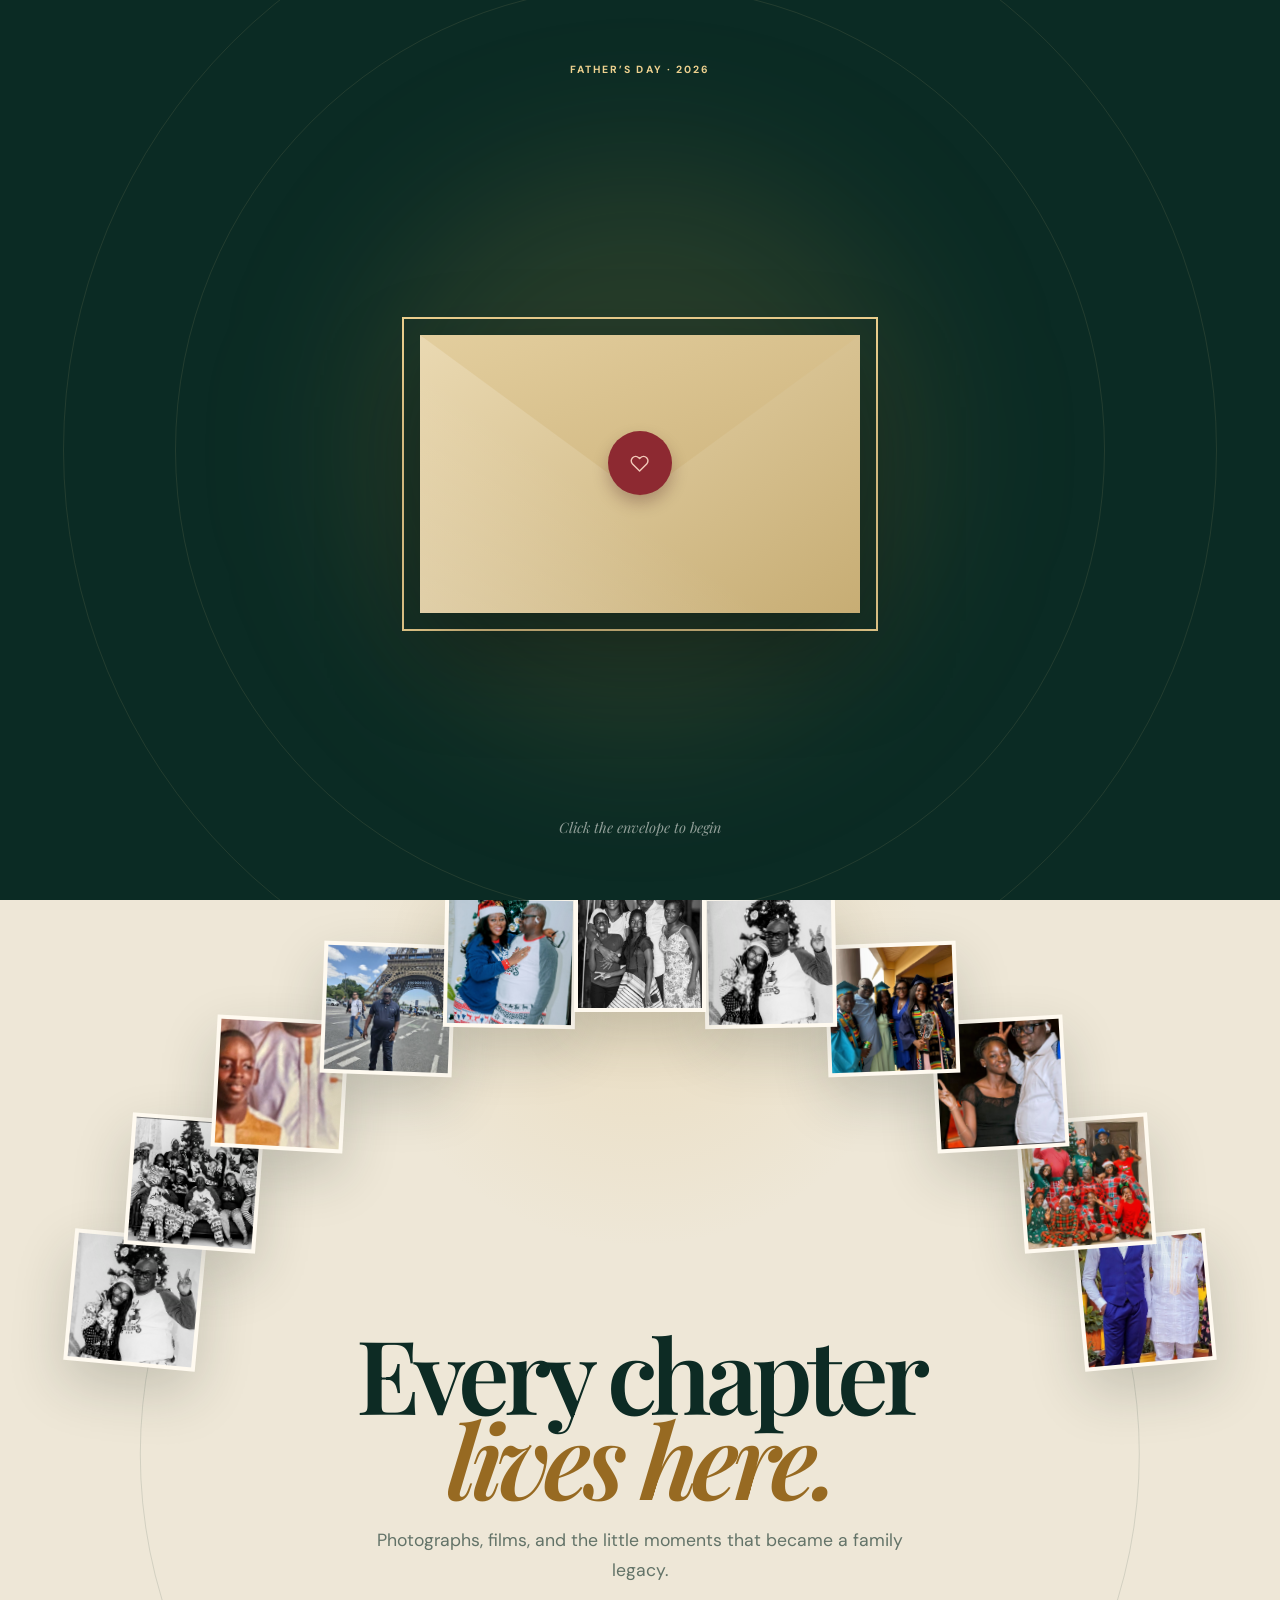
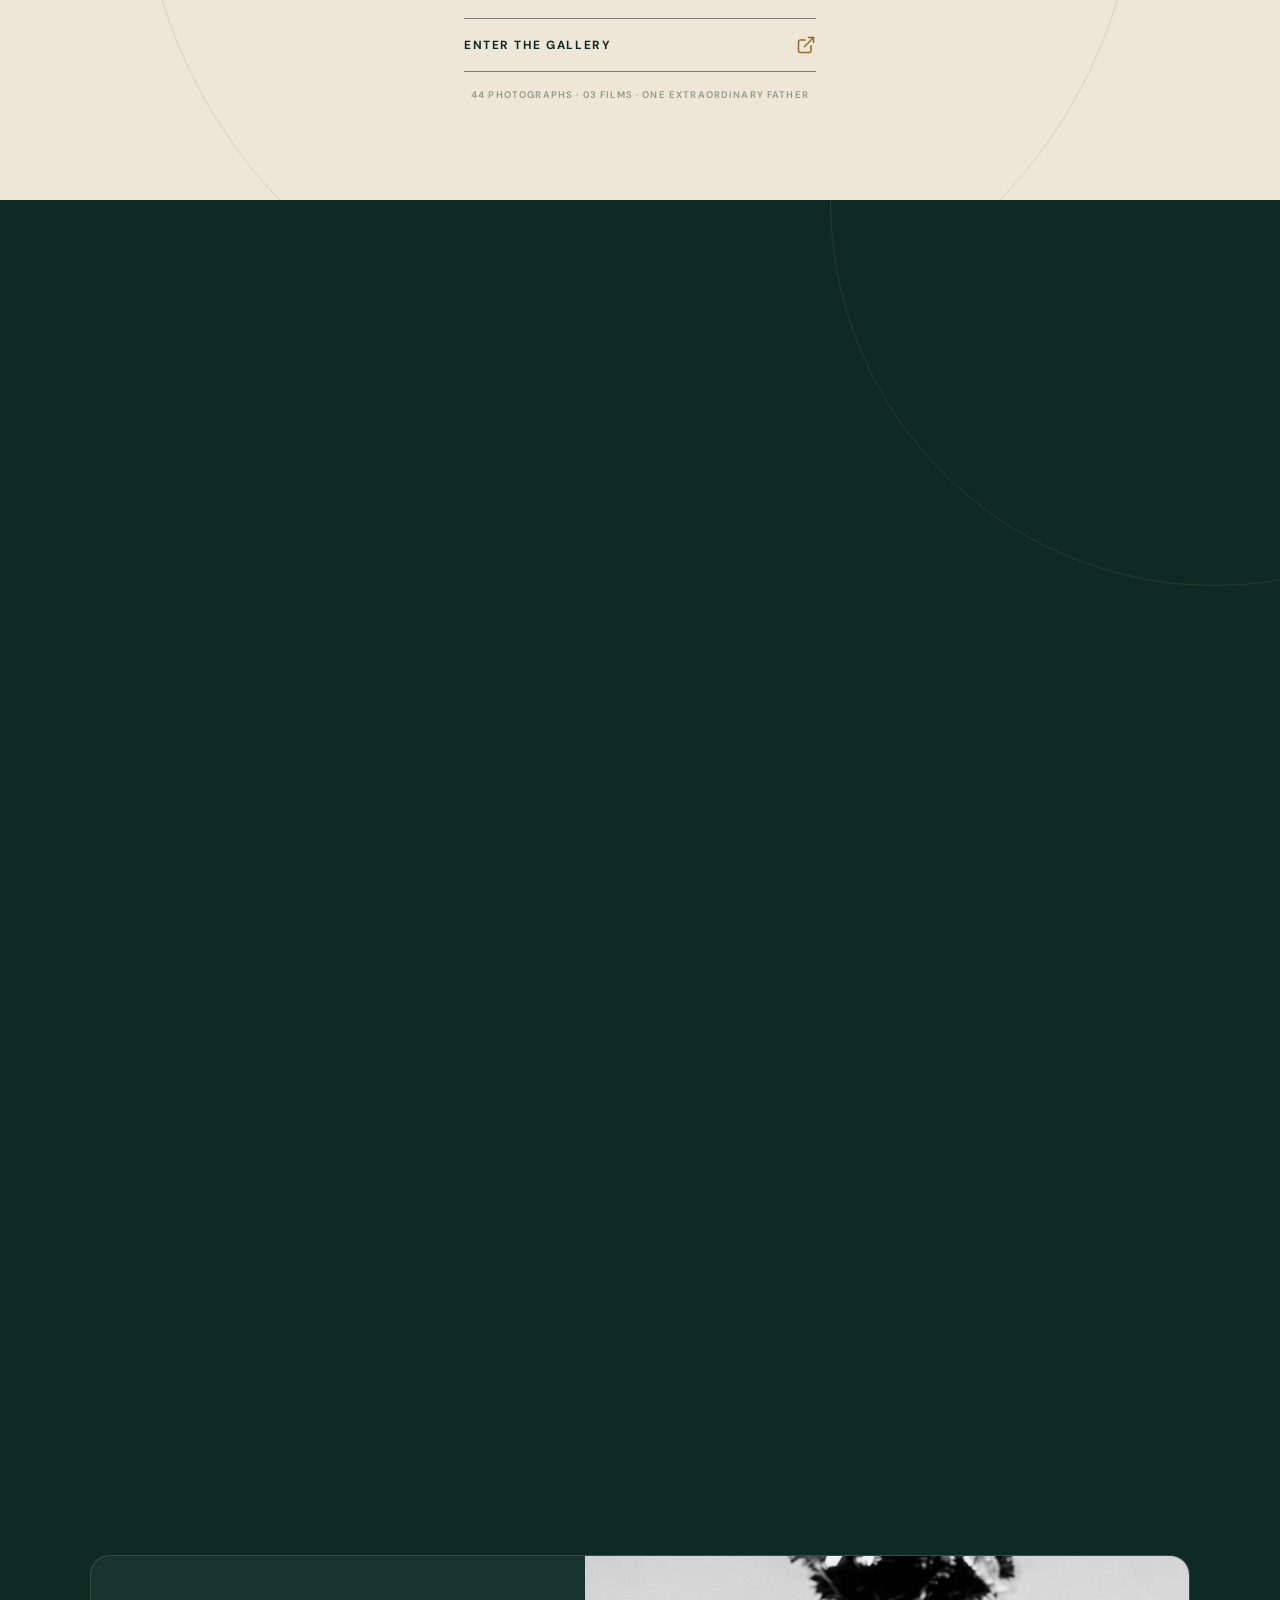
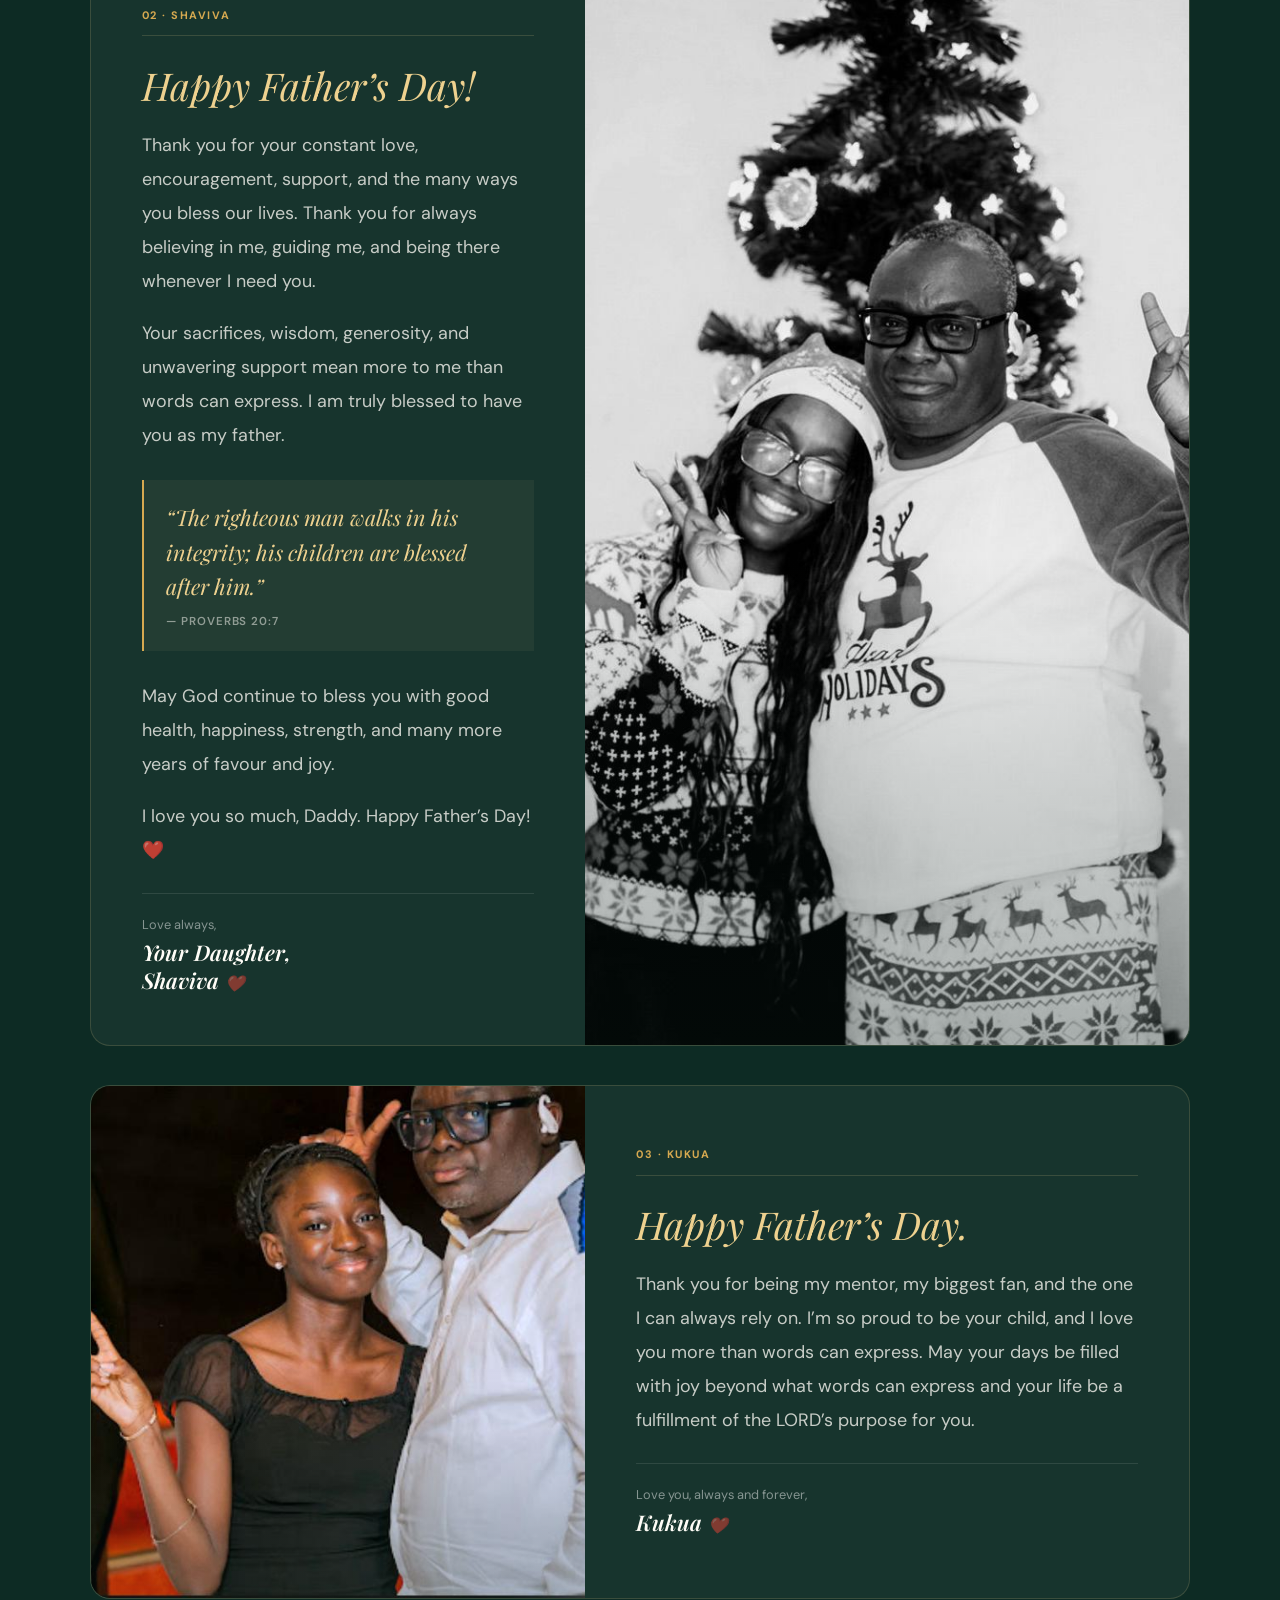
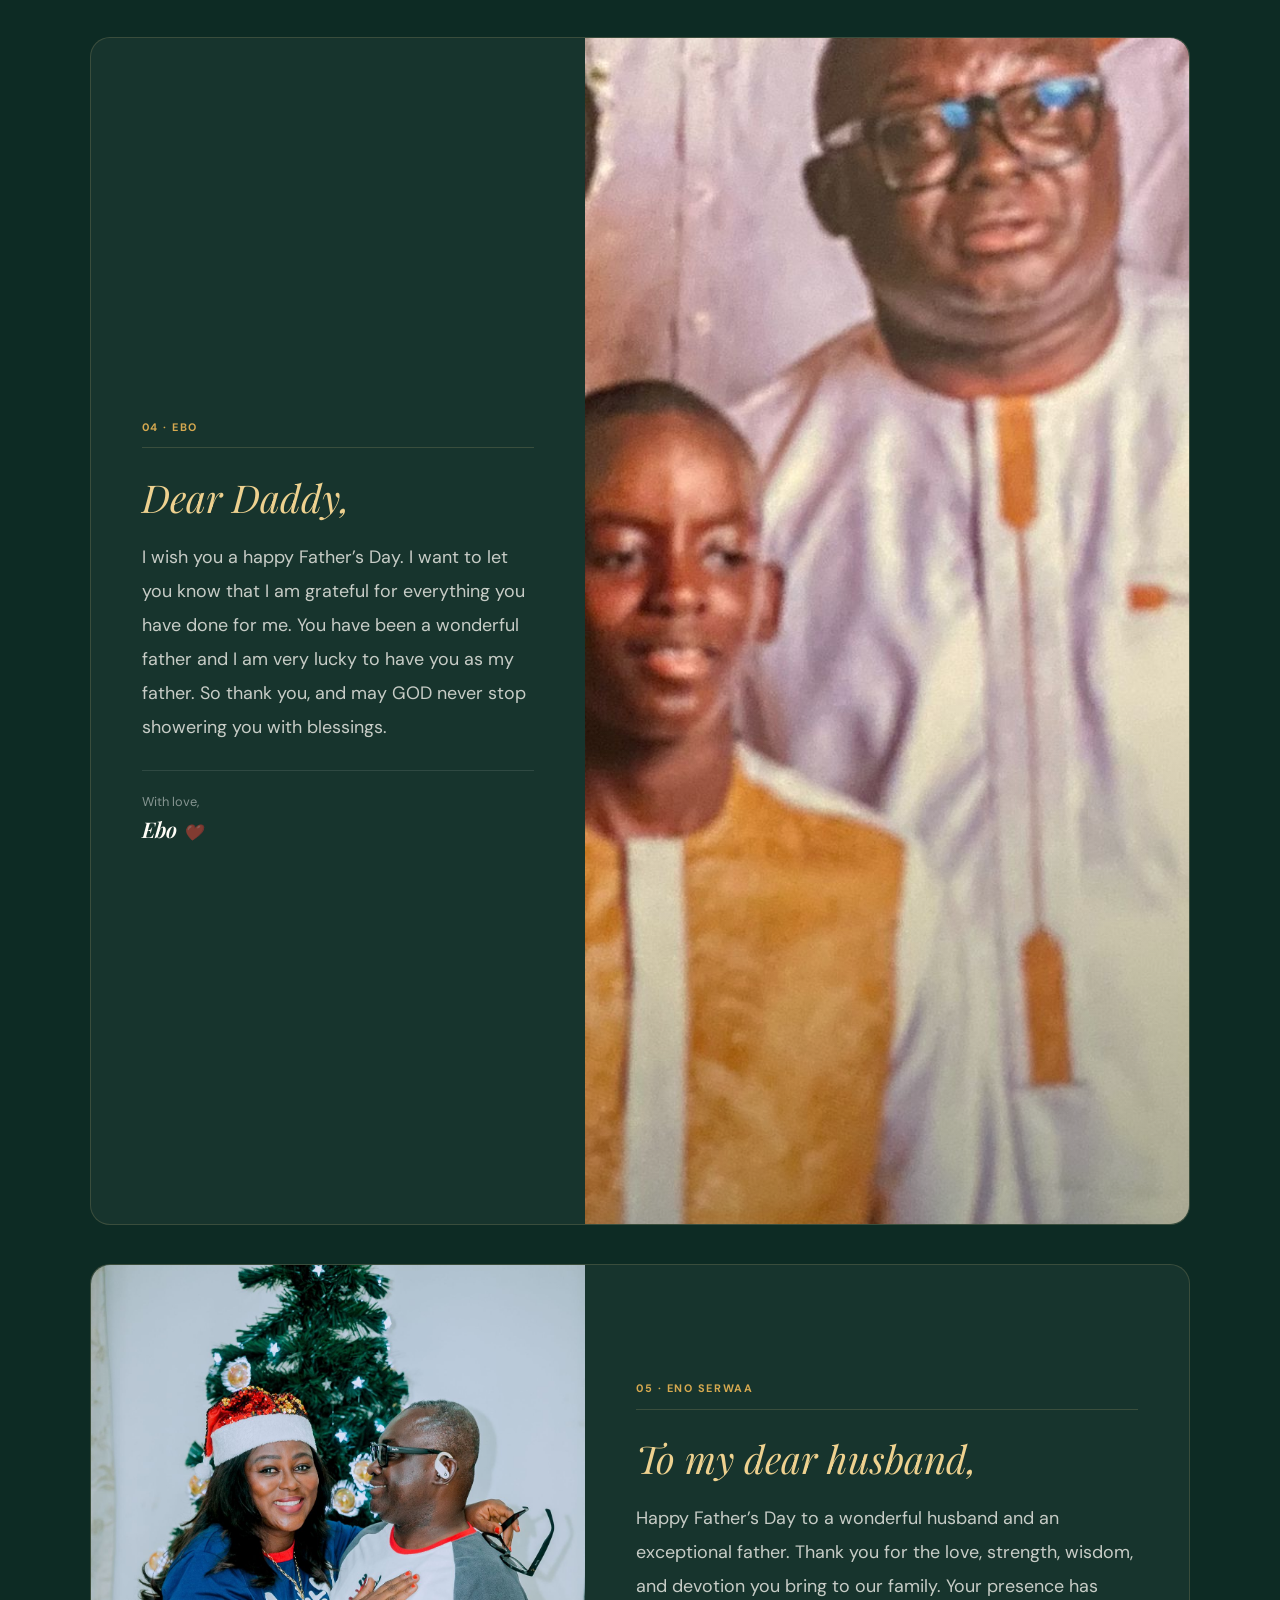
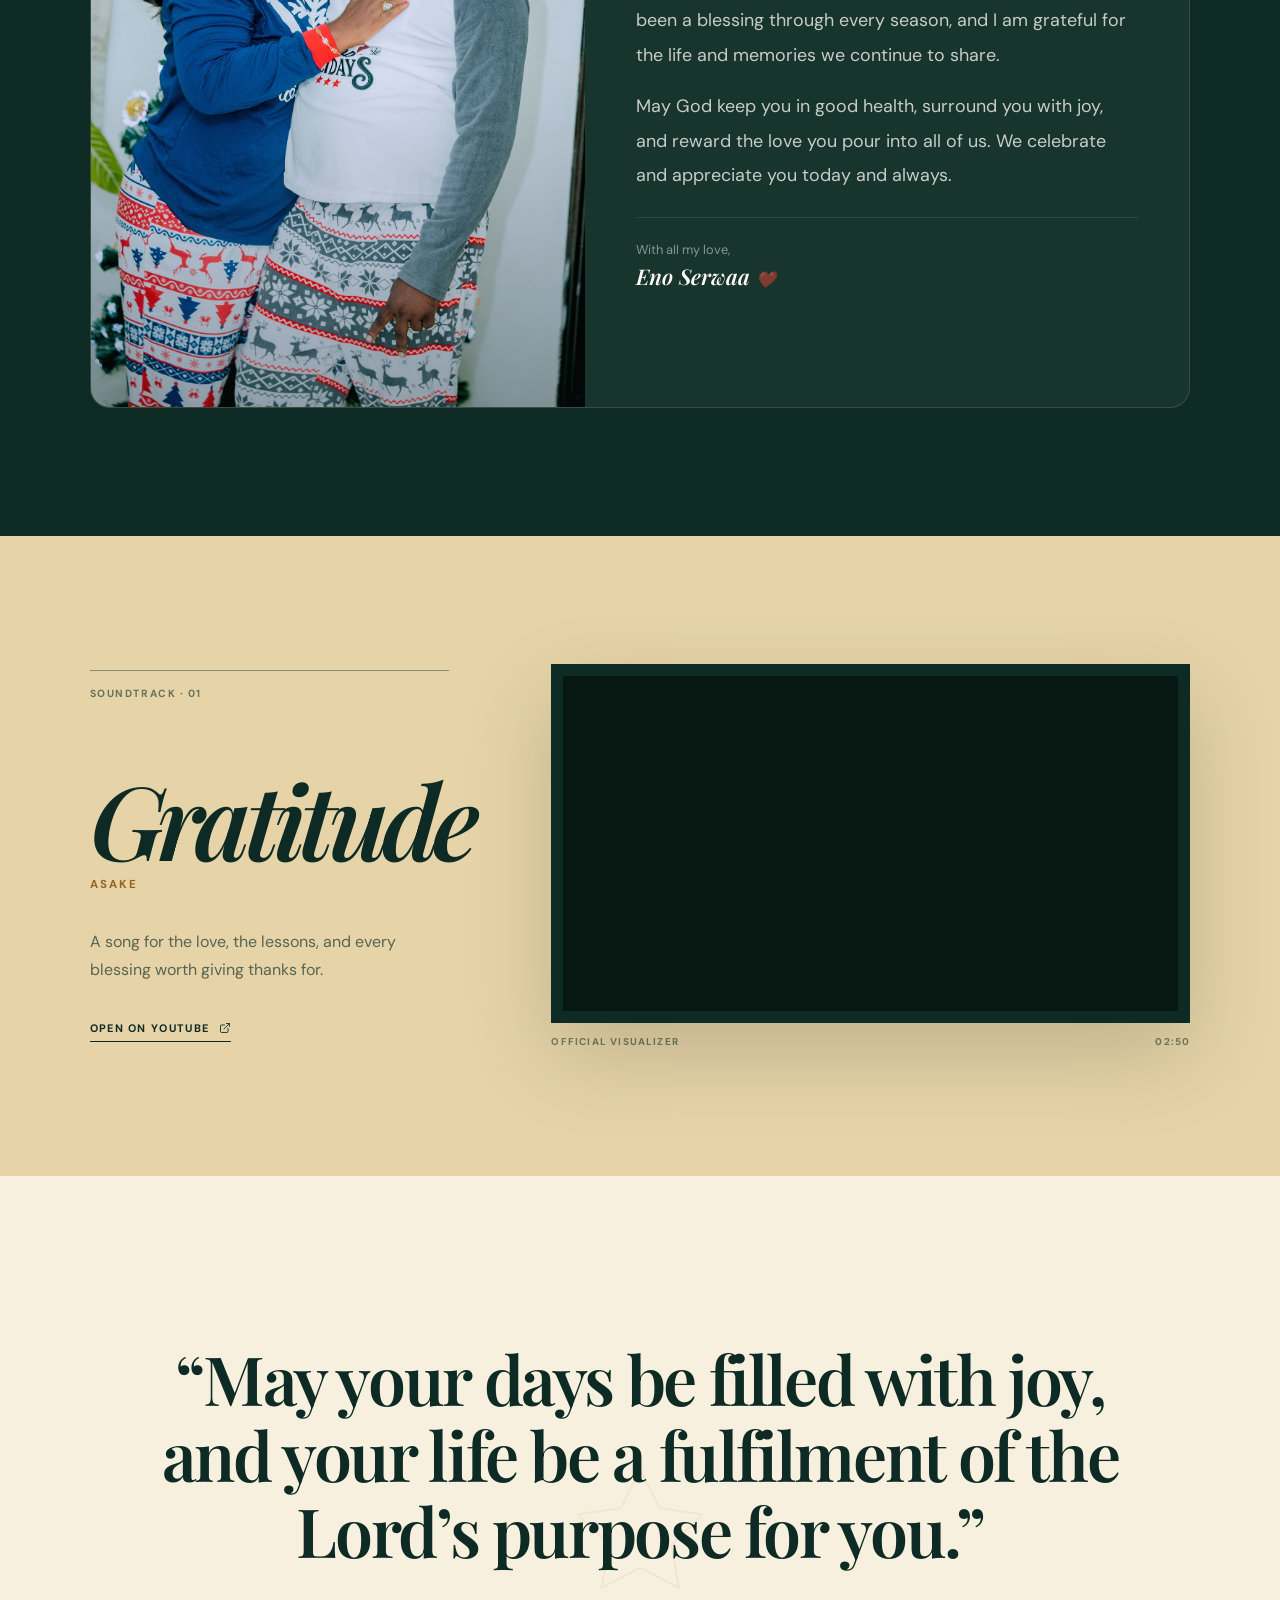
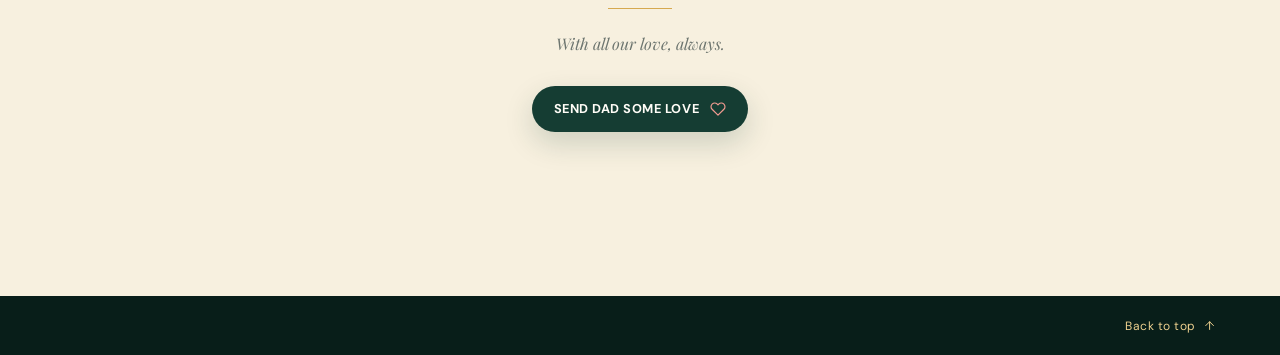
==== commit 9b35374a: "Add files via upload" ====
--- a/index.html
+++ b/index.html
@@ -328,6 +328,34 @@
         </div>
       </section>
 
+      <section class="soundtrack" aria-labelledby="soundtrackTitle">
+        <div class="soundtrack__copy reveal">
+          <p class="soundtrack__number">Soundtrack · 01</p>
+          <h2 id="soundtrackTitle">Gratitude</h2>
+          <p class="soundtrack__artist">Asake</p>
+          <p class="soundtrack__note">
+            A song for the love, the lessons, and every blessing worth giving thanks for.
+          </p>
+          <a class="soundtrack__link" href="https://www.youtube.com/watch?v=Ofm9CrqhR88" target="_blank" rel="noopener noreferrer">
+            Open on YouTube
+            <svg class="feather-icon" aria-hidden="true"><use href="#icon-external-link"></use></svg>
+          </a>
+        </div>
+        <div class="soundtrack__media reveal">
+          <div class="soundtrack__player">
+            <iframe
+              src="https://www.youtube.com/embed/Ofm9CrqhR88?rel=0&amp;modestbranding=1"
+              title="Asake — Gratitude (Official Visualizer)"
+              loading="lazy"
+              referrerpolicy="strict-origin-when-cross-origin"
+              allow="accelerometer; autoplay; clipboard-write; encrypted-media; gyroscope; picture-in-picture; web-share"
+              allowfullscreen
+            ></iframe>
+          </div>
+          <p>Official visualizer <span>02:50</span></p>
+        </div>
+      </section>
+
       <section class="blessing">
         <svg class="blessing__ornament feather-icon" aria-hidden="true"><use href="#icon-star"></use></svg>
         <blockquote class="reveal">
--- a/styles.css
+++ b/styles.css
@@ -1727,6 +1727,112 @@
   font-size: 1rem;
 }
 
+.soundtrack {
+  display: grid;
+  grid-template-columns: minmax(17rem, 0.72fr) minmax(0, 1.28fr);
+  align-items: center;
+  gap: clamp(3rem, 8vw, 8rem);
+  padding: clamp(6rem, 10vw, 10rem) clamp(1.25rem, 7vw, 7rem);
+  color: var(--forest-deep);
+  background: #e6d4a8;
+}
+
+.soundtrack__copy {
+  padding-top: 1rem;
+  border-top: 1px solid rgba(13, 43, 36, 0.42);
+}
+
+.soundtrack__number {
+  margin-bottom: clamp(2.5rem, 6vw, 5rem);
+  color: rgba(13, 43, 36, 0.58);
+  font-size: 0.65rem;
+  font-weight: 700;
+  letter-spacing: 0.15em;
+  text-transform: uppercase;
+}
+
+.soundtrack h2 {
+  margin: 0;
+  color: var(--forest-deep);
+  font-family: var(--serif);
+  font-size: clamp(4rem, 8vw, 8rem);
+  font-style: italic;
+  font-weight: 600;
+  letter-spacing: -0.065em;
+  line-height: 0.82;
+}
+
+.soundtrack__artist {
+  margin: 1rem 0 2.25rem;
+  color: #93641c;
+  font-size: 0.72rem;
+  font-weight: 700;
+  letter-spacing: 0.18em;
+  text-transform: uppercase;
+}
+
+.soundtrack__note {
+  max-width: 27rem;
+  margin-bottom: 2rem;
+  color: rgba(13, 43, 36, 0.66);
+  line-height: 1.75;
+}
+
+.soundtrack__link {
+  display: inline-flex;
+  align-items: center;
+  gap: 0.6rem;
+  padding-bottom: 0.35rem;
+  border-bottom: 1px solid currentColor;
+  color: var(--forest-deep);
+  font-size: 0.68rem;
+  font-weight: 700;
+  letter-spacing: 0.12em;
+  text-decoration: none;
+  text-transform: uppercase;
+}
+
+.soundtrack__link .feather-icon {
+  transition: transform 200ms ease;
+}
+
+.soundtrack__link:hover .feather-icon,
+.soundtrack__link:focus-visible .feather-icon {
+  transform: translate(0.15rem, -0.15rem);
+}
+
+.soundtrack__media {
+  min-width: 0;
+}
+
+.soundtrack__player {
+  position: relative;
+  aspect-ratio: 16 / 9;
+  overflow: hidden;
+  border: clamp(0.45rem, 1vw, 0.8rem) solid var(--forest-deep);
+  background: #071712;
+  box-shadow: 0 2rem 5rem rgba(48, 44, 29, 0.2);
+}
+
+.soundtrack__player iframe {
+  position: absolute;
+  inset: 0;
+  width: 100%;
+  height: 100%;
+  border: 0;
+}
+
+.soundtrack__media > p {
+  display: flex;
+  justify-content: space-between;
+  margin: 0.75rem 0 0;
+  color: rgba(13, 43, 36, 0.55);
+  font-size: 0.62rem;
+  font-weight: 700;
+  letter-spacing: 0.12em;
+  text-transform: uppercase;
+}
+
 .blessing {
   position: relative;
   display: flex;
@@ -1895,6 +2001,21 @@
 }
 
 @media (max-width: 720px) {
+  .soundtrack {
+    grid-template-columns: 1fr;
+    gap: 3rem;
+    padding-top: 5rem;
+    padding-bottom: 5rem;
+  }
+
+  .soundtrack__number {
+    margin-bottom: 3rem;
+  }
+
+  .soundtrack h2 {
+    font-size: clamp(4.25rem, 20vw, 6rem);
+  }
+
   .gallery-portal {
     --arc-card: 4.8rem;
     min-height: 100svh;
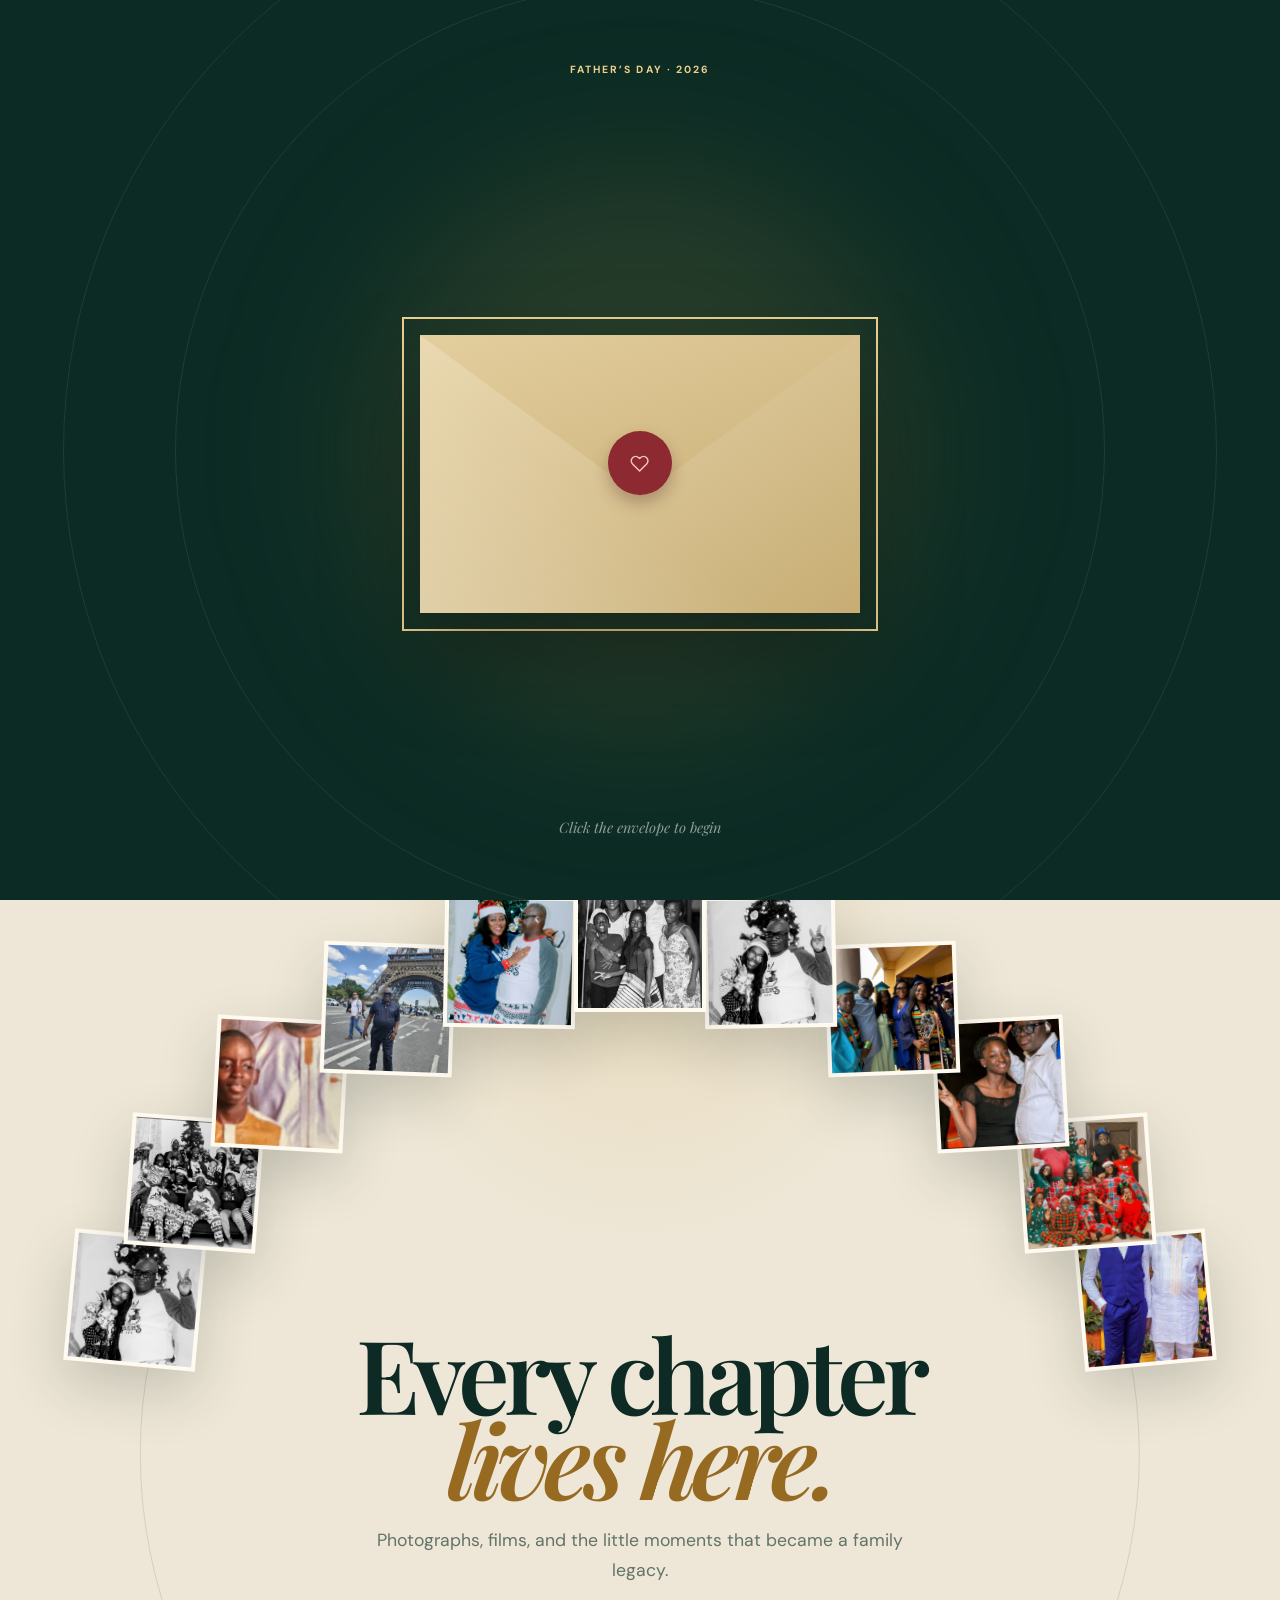
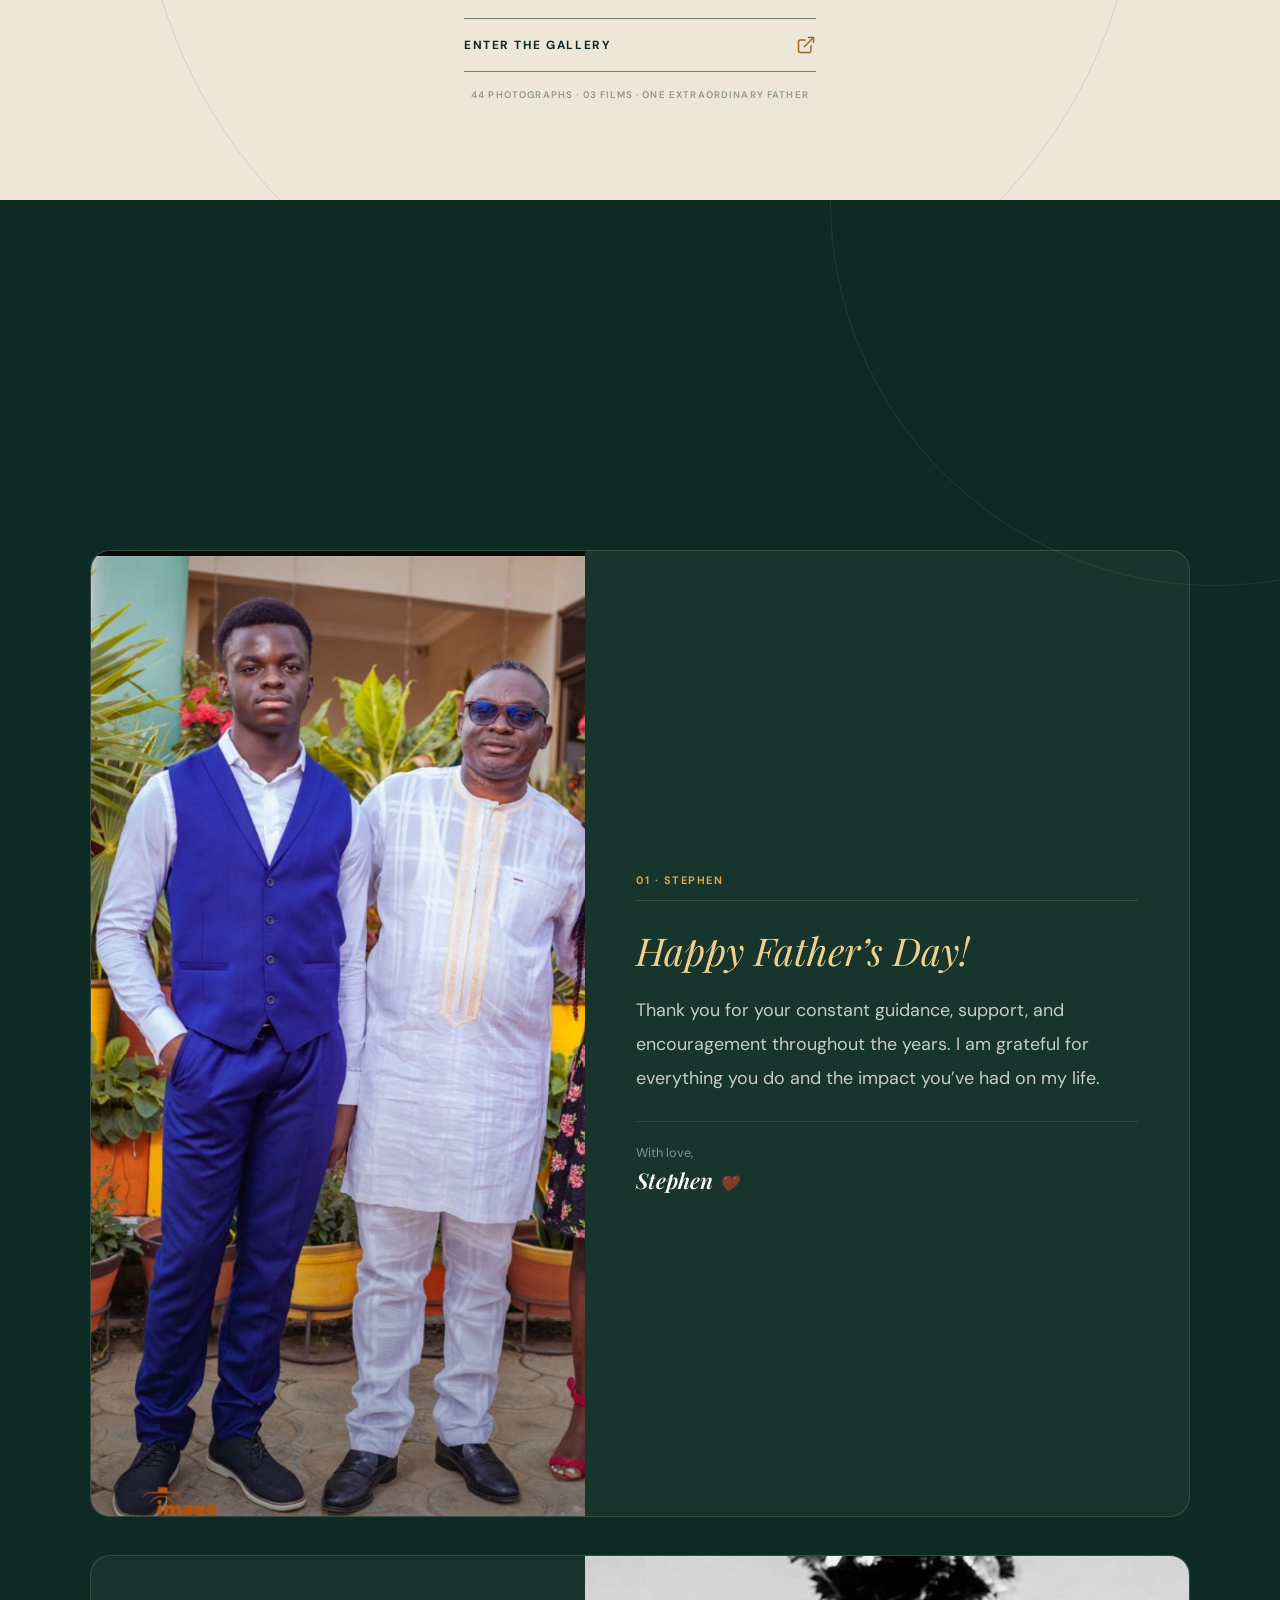
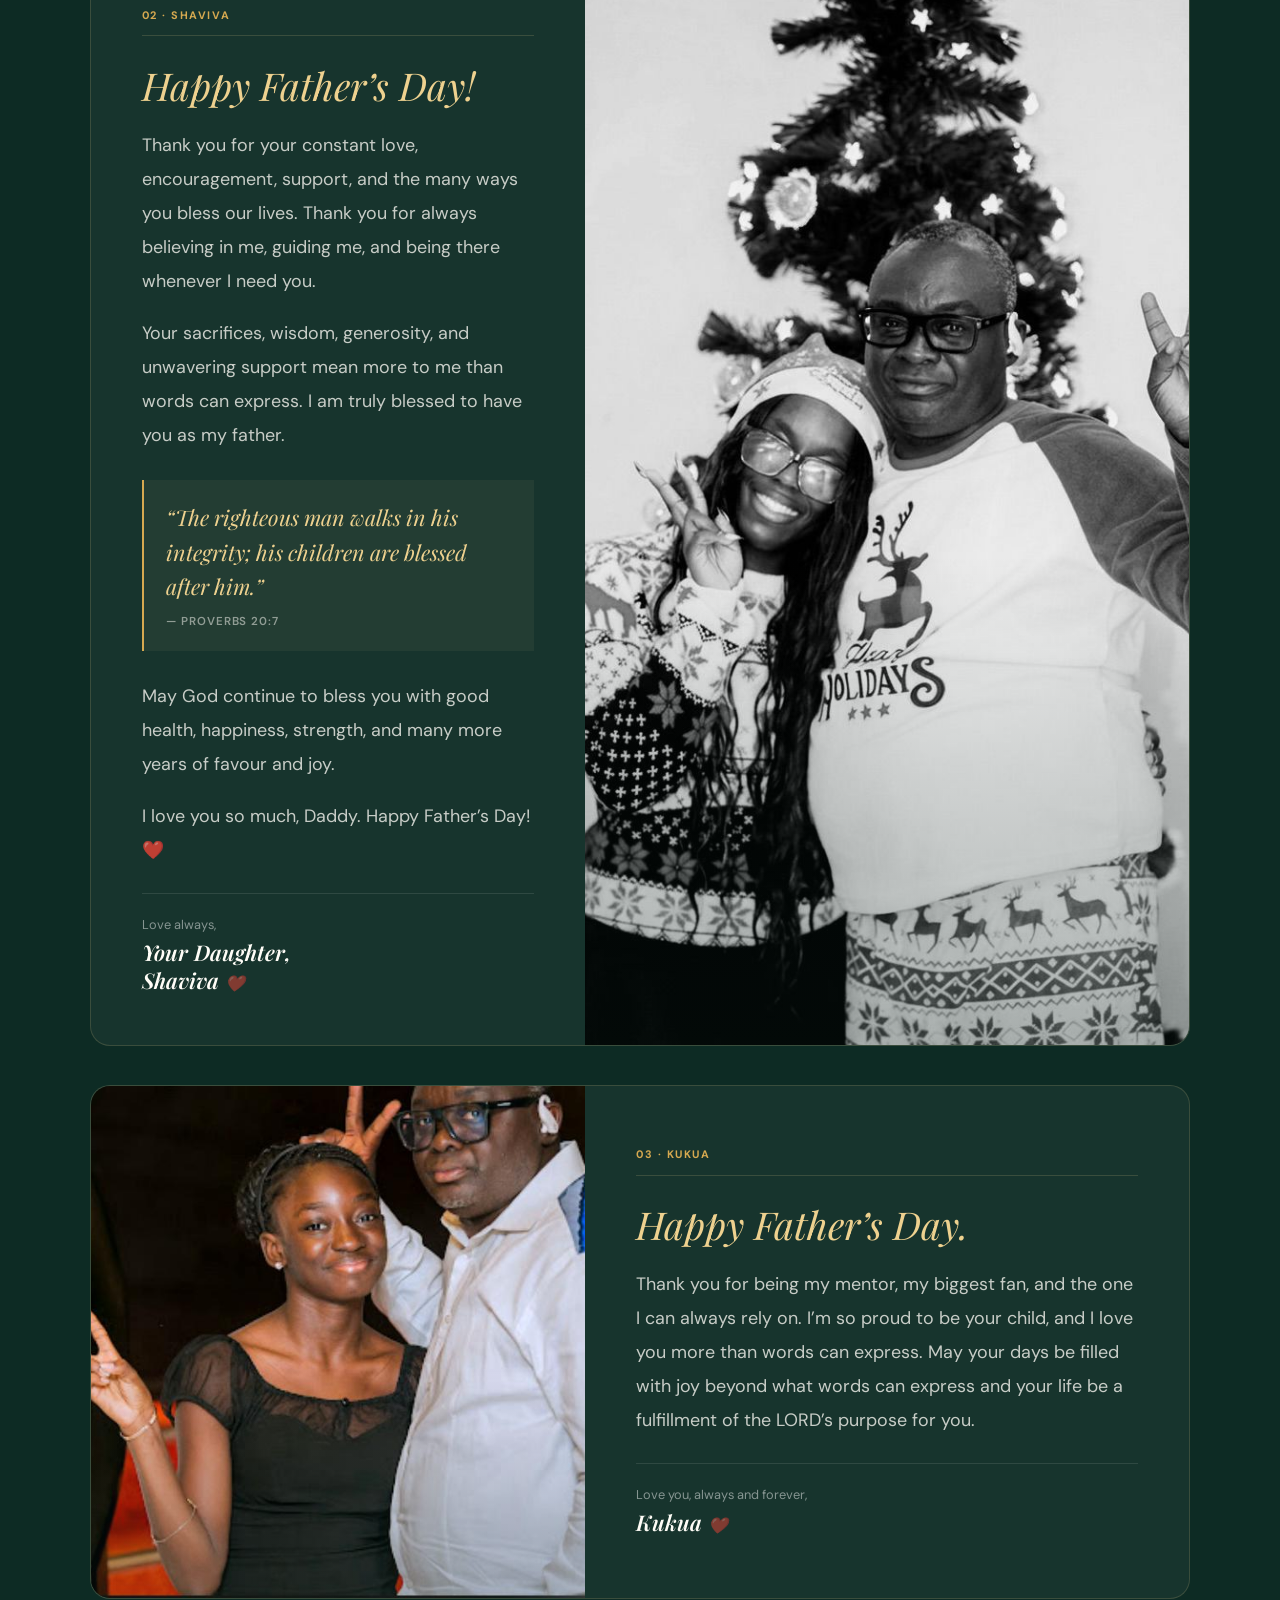
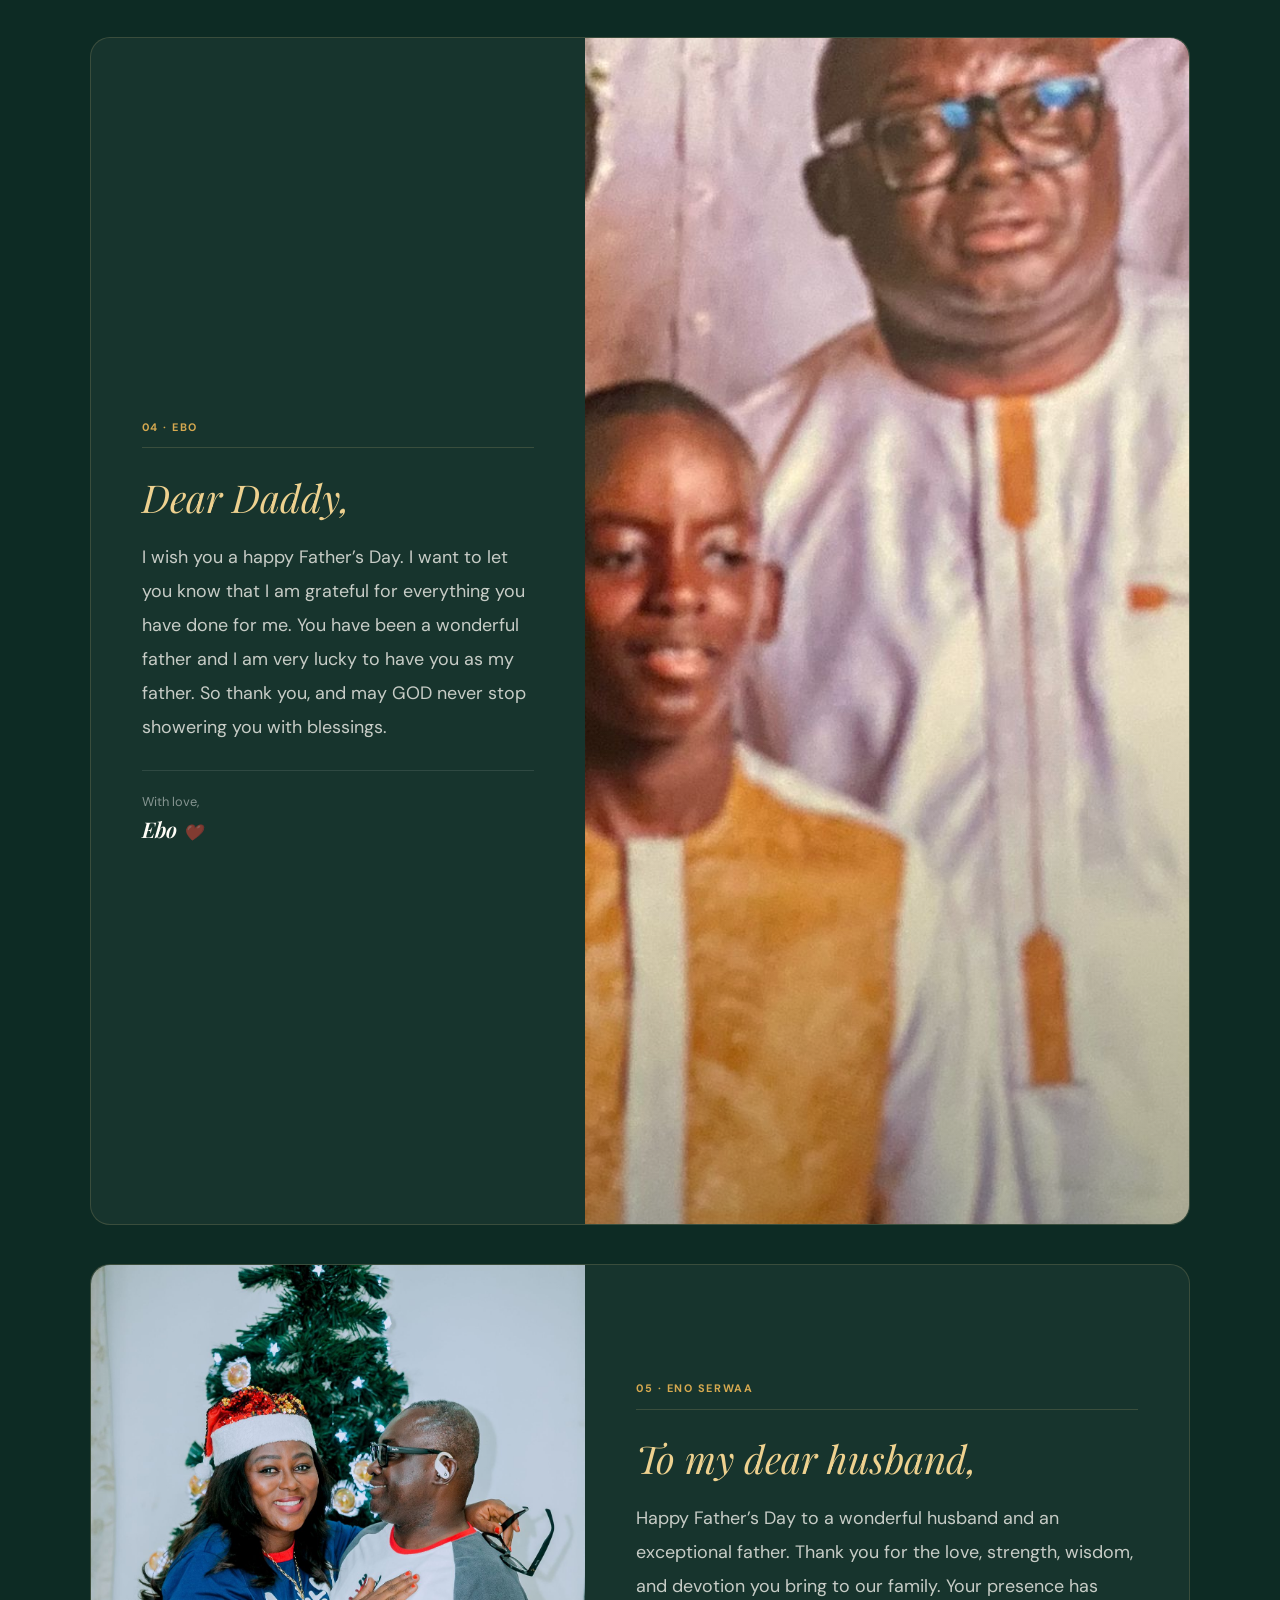
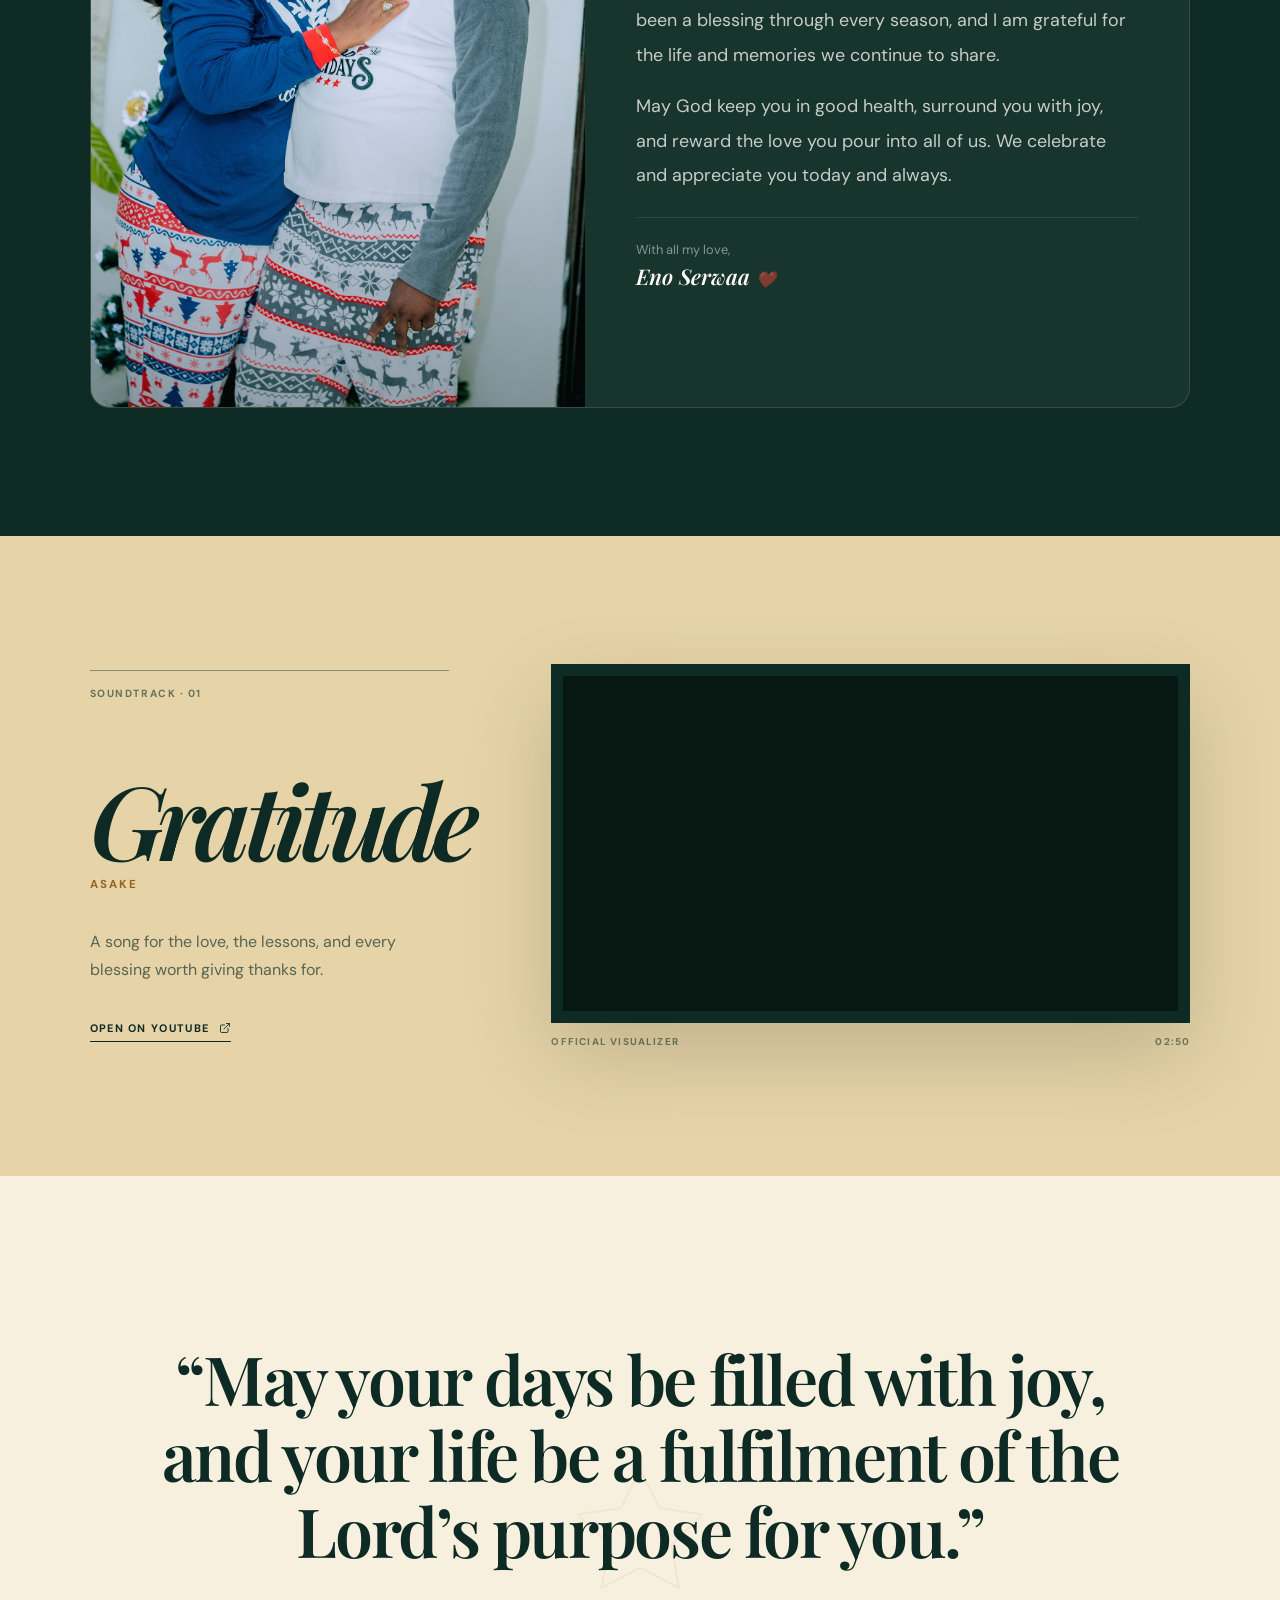
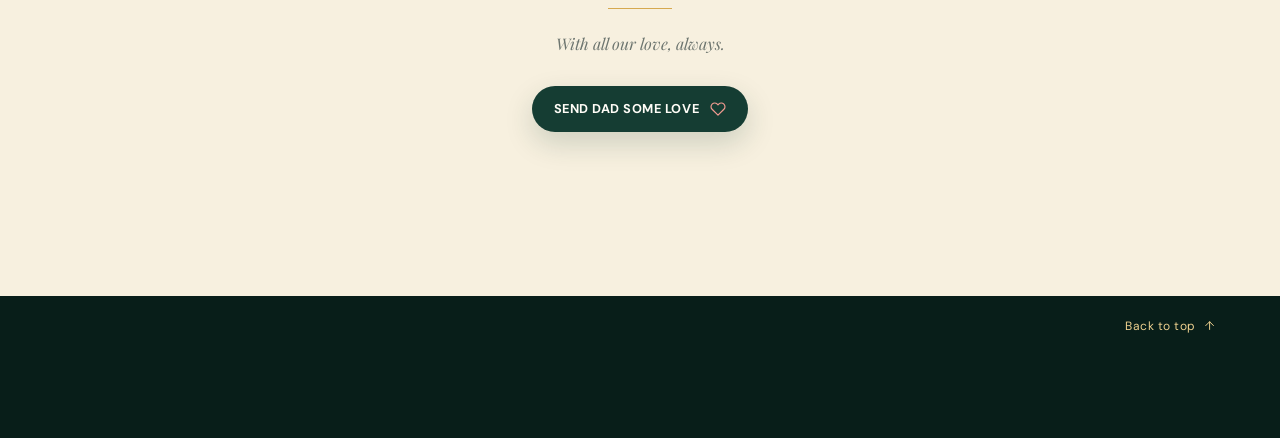
==== commit 0ec31c66: "Add files via upload" ====
--- a/index.html
+++ b/index.html
@@ -27,6 +27,11 @@
       <symbol id="icon-corner-down-right" viewBox="0 0 24 24"><polyline points="15 10 20 15 15 20"></polyline><path d="M4 4v7a4 4 0 0 0 4 4h12"></path></symbol>
       <symbol id="icon-x" viewBox="0 0 24 24"><line x1="18" y1="6" x2="6" y2="18"></line><line x1="6" y1="6" x2="18" y2="18"></line></symbol>
       <symbol id="icon-star" viewBox="0 0 24 24"><polygon points="12 2 15.09 8.26 22 9.27 17 14.14 18.18 21.02 12 17.77 5.82 21.02 7 14.14 2 9.27 8.91 8.26 12 2"></polygon></symbol>
+      <symbol id="icon-music" viewBox="0 0 24 24"><path d="M9 18V5l12-2v13"></path><circle cx="6" cy="18" r="3"></circle><circle cx="18" cy="16" r="3"></circle></symbol>
+      <symbol id="icon-play" viewBox="0 0 24 24"><polygon points="5 3 19 12 5 21 5 3"></polygon></symbol>
+      <symbol id="icon-pause" viewBox="0 0 24 24"><rect x="6" y="4" width="4" height="16"></rect><rect x="14" y="4" width="4" height="16"></rect></symbol>
+      <symbol id="icon-volume-2" viewBox="0 0 24 24"><polygon points="11 5 6 9 2 9 2 15 6 15 11 19 11 5"></polygon><path d="M19.07 4.93a10 10 0 0 1 0 14.14"></path><path d="M15.54 8.46a5 5 0 0 1 0 7.07"></path></symbol>
+      <symbol id="icon-volume-x" viewBox="0 0 24 24"><polygon points="11 5 6 9 2 9 2 15 6 15 11 19 11 5"></polygon><line x1="23" y1="9" x2="17" y2="15"></line><line x1="17" y1="9" x2="23" y2="15"></line></symbol>
     </svg>
     <div class="envelope-intro" id="envelopeIntro" role="dialog" aria-modal="true" aria-labelledby="envelopeIntroTitle">
       <div class="envelope-intro__halo" aria-hidden="true"></div>
@@ -47,6 +52,24 @@
     </div>
     <noscript><style>.envelope-intro{display:none}.intro-active{overflow:auto}</style></noscript>
 
+    <aside class="music-bar" id="musicBar" aria-label="Soundtrack controls" aria-hidden="true" inert>
+      <div class="music-bar__art" aria-hidden="true"><svg class="feather-icon"><use href="#icon-music"></use></svg></div>
+      <div class="music-bar__track">
+        <strong>Gratitude</strong>
+        <span>Asake</span>
+      </div>
+      <button class="music-bar__control music-bar__play" id="musicToggle" type="button" aria-label="Play soundtrack">
+        <svg class="feather-icon" aria-hidden="true"><use id="musicToggleIcon" href="#icon-play"></use></svg>
+      </button>
+      <div class="music-bar__timeline">
+        <input id="musicProgress" type="range" min="0" max="100" value="0" step="0.1" aria-label="Seek soundtrack" />
+        <div class="music-bar__time"><span id="musicCurrentTime">0:00</span><span id="musicDuration">2:50</span></div>
+      </div>
+      <button class="music-bar__control" id="musicMute" type="button" aria-label="Unmute soundtrack">
+        <svg class="feather-icon" aria-hidden="true"><use id="musicMuteIcon" href="#icon-volume-x"></use></svg>
+      </button>
+    </aside>
+
     <div class="page-glow page-glow--one" aria-hidden="true"></div>
     <div class="page-glow page-glow--two" aria-hidden="true"></div>
 
@@ -344,7 +367,8 @@
         <div class="soundtrack__media reveal">
           <div class="soundtrack__player">
             <iframe
-              src="https://www.youtube.com/embed/Ofm9CrqhR88?rel=0&amp;modestbranding=1"
+              id="youtubePlayer"
+              src="https://www.youtube.com/embed/Ofm9CrqhR88?enablejsapi=1&amp;autoplay=1&amp;mute=1&amp;playsinline=1&amp;rel=0&amp;modestbranding=1"
               title="Asake — Gratitude (Official Visualizer)"
               loading="lazy"
               referrerpolicy="strict-origin-when-cross-origin"
--- a/styles.css
+++ b/styles.css
@@ -1831,6 +1831,131 @@
   font-weight: 700;
   letter-spacing: 0.12em;
   text-transform: uppercase;
+}
+
+.music-bar {
+  position: fixed;
+  z-index: 900;
+  bottom: 1rem;
+  left: 50%;
+  display: grid;
+  width: min(62rem, calc(100% - 2rem));
+  grid-template-columns: auto minmax(7rem, 0.55fr) auto minmax(12rem, 1.45fr) auto;
+  align-items: center;
+  gap: 1rem;
+  padding: 0.7rem 0.8rem;
+  border: 1px solid rgba(238, 209, 143, 0.24);
+  color: var(--white);
+  background: rgba(7, 29, 24, 0.94);
+  box-shadow: 0 1.3rem 4rem rgba(0, 0, 0, 0.32);
+  opacity: 0;
+  pointer-events: none;
+  transform: translate(-50%, calc(100% + 2rem));
+  backdrop-filter: blur(18px);
+  transition: opacity 500ms ease, transform 650ms cubic-bezier(0.16, 1, 0.3, 1);
+}
+
+.music-bar.is-visible {
+  opacity: 1;
+  pointer-events: auto;
+  transform: translate(-50%, 0);
+}
+
+.music-bar__art {
+  display: grid;
+  width: 2.8rem;
+  aspect-ratio: 1;
+  place-items: center;
+  color: var(--forest-deep);
+  background: var(--gold-light);
+}
+
+.music-bar__art .feather-icon {
+  width: 1.2rem;
+  height: 1.2rem;
+}
+
+.music-bar__track {
+  display: grid;
+  min-width: 0;
+  gap: 0.16rem;
+}
+
+.music-bar__track strong {
+  overflow: hidden;
+  font-family: var(--serif);
+  font-size: 0.95rem;
+  font-style: italic;
+  font-weight: 600;
+  text-overflow: ellipsis;
+  white-space: nowrap;
+}
+
+.music-bar__track span {
+  color: rgba(255, 255, 255, 0.5);
+  font-size: 0.58rem;
+  font-weight: 700;
+  letter-spacing: 0.12em;
+  text-transform: uppercase;
+}
+
+.music-bar__control {
+  display: grid;
+  width: 2.45rem;
+  aspect-ratio: 1;
+  padding: 0;
+  place-items: center;
+  border: 1px solid rgba(255, 255, 255, 0.18);
+  border-radius: 50%;
+  color: var(--gold-light);
+  background: transparent;
+  cursor: pointer;
+  transition: color 180ms ease, background 180ms ease, transform 180ms ease;
+}
+
+.music-bar__control:hover,
+.music-bar__control:focus-visible {
+  color: var(--forest-deep);
+  background: var(--gold-light);
+  transform: scale(1.05);
+}
+
+.music-bar__control .feather-icon {
+  width: 1rem;
+  height: 1rem;
+}
+
+.music-bar__play {
+  width: 2.8rem;
+  color: var(--forest-deep);
+  background: var(--gold-light);
+}
+
+.music-bar__timeline {
+  display: grid;
+  min-width: 0;
+  gap: 0.28rem;
+}
+
+.music-bar__timeline input {
+  width: 100%;
+  height: 2px;
+  margin: 0;
+  accent-color: var(--gold-light);
+  cursor: pointer;
+}
+
+.music-bar__time {
+  display: flex;
+  justify-content: space-between;
+  color: rgba(255, 255, 255, 0.44);
+  font-size: 0.55rem;
+  font-variant-numeric: tabular-nums;
+  letter-spacing: 0.06em;
+}
+
+.home-page .site-footer {
+  padding-bottom: 6.5rem;
 }
 
 .blessing {
@@ -2016,6 +2141,27 @@
     font-size: clamp(4.25rem, 20vw, 6rem);
   }
 
+  .music-bar {
+    bottom: 0.65rem;
+    width: calc(100% - 1rem);
+    grid-template-columns: auto minmax(0, 1fr) auto auto;
+    gap: 0.65rem;
+    padding: 0.65rem;
+  }
+
+  .music-bar__art {
+    width: 2.5rem;
+  }
+
+  .music-bar__timeline {
+    grid-column: 1 / -1;
+    grid-row: 2;
+  }
+
+  .home-page .site-footer {
+    padding-bottom: 8rem;
+  }
+
   .gallery-portal {
     --arc-card: 4.8rem;
     min-height: 100svh;
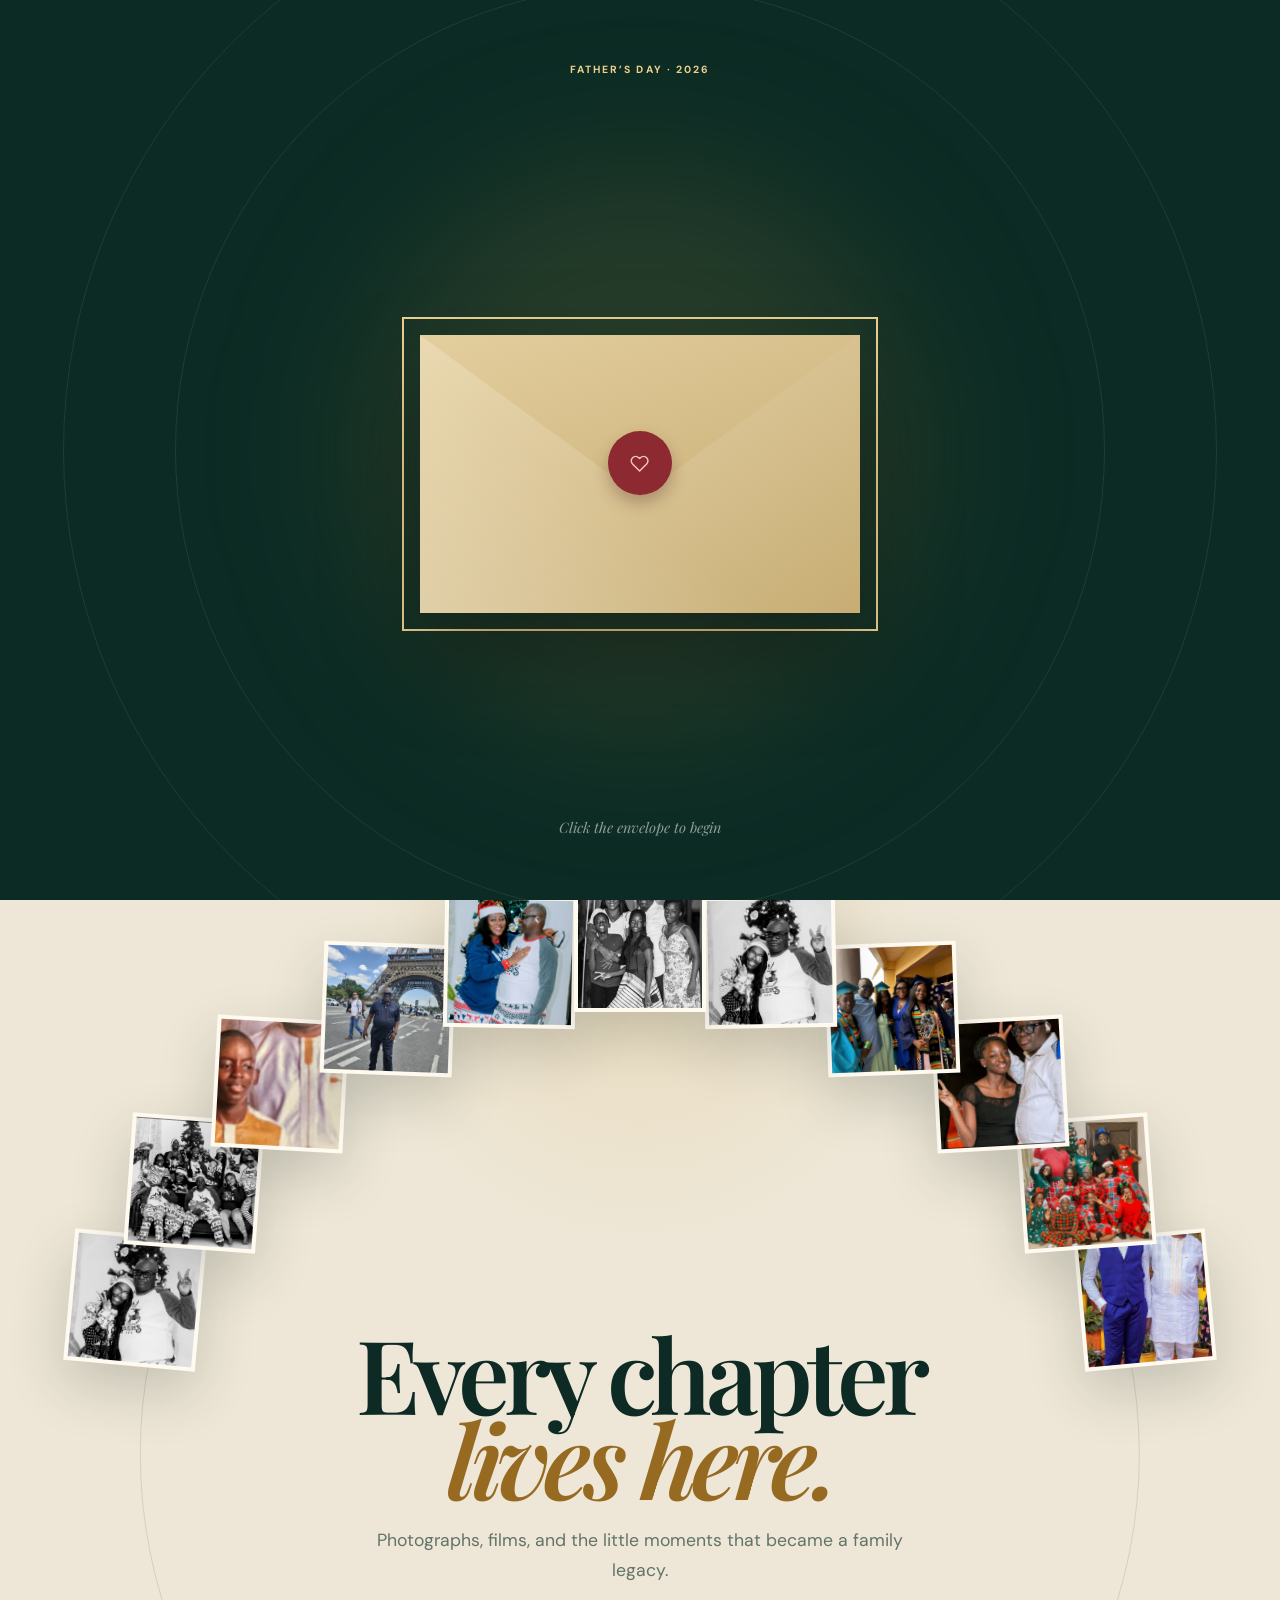
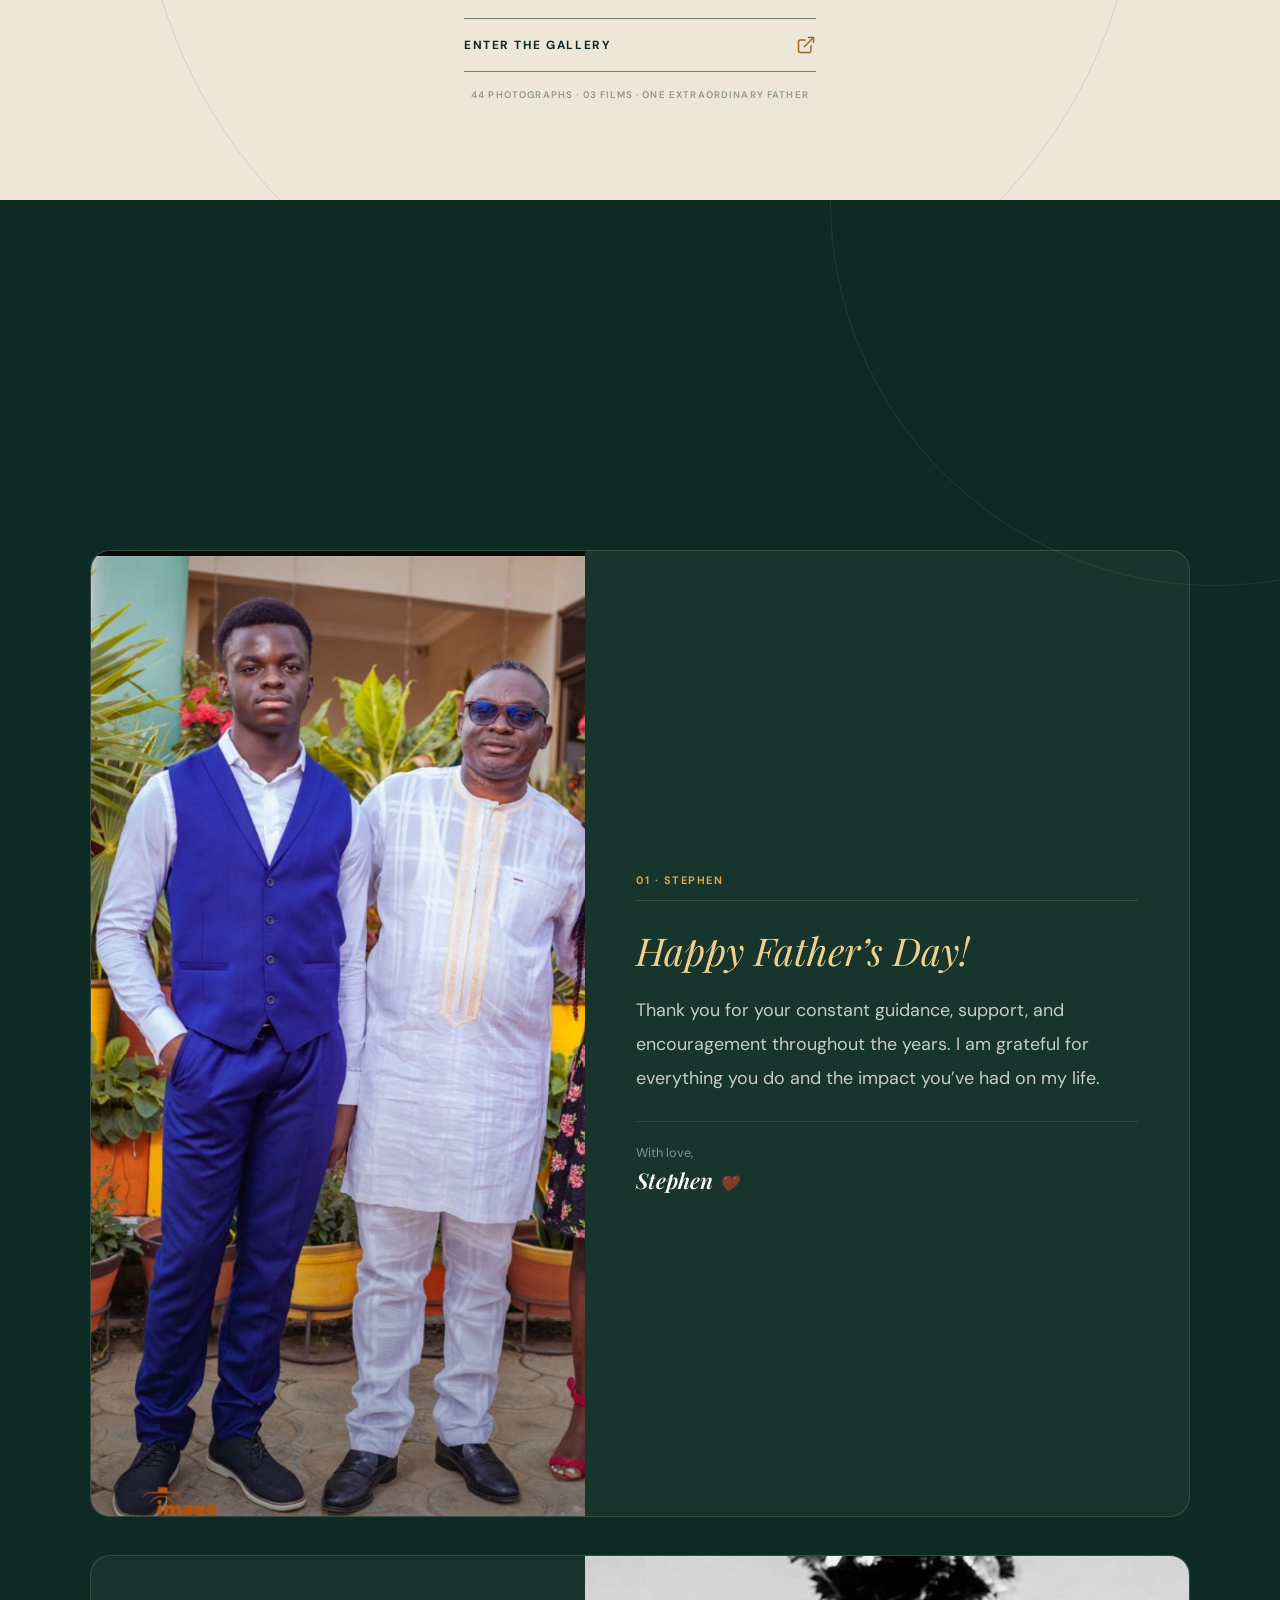
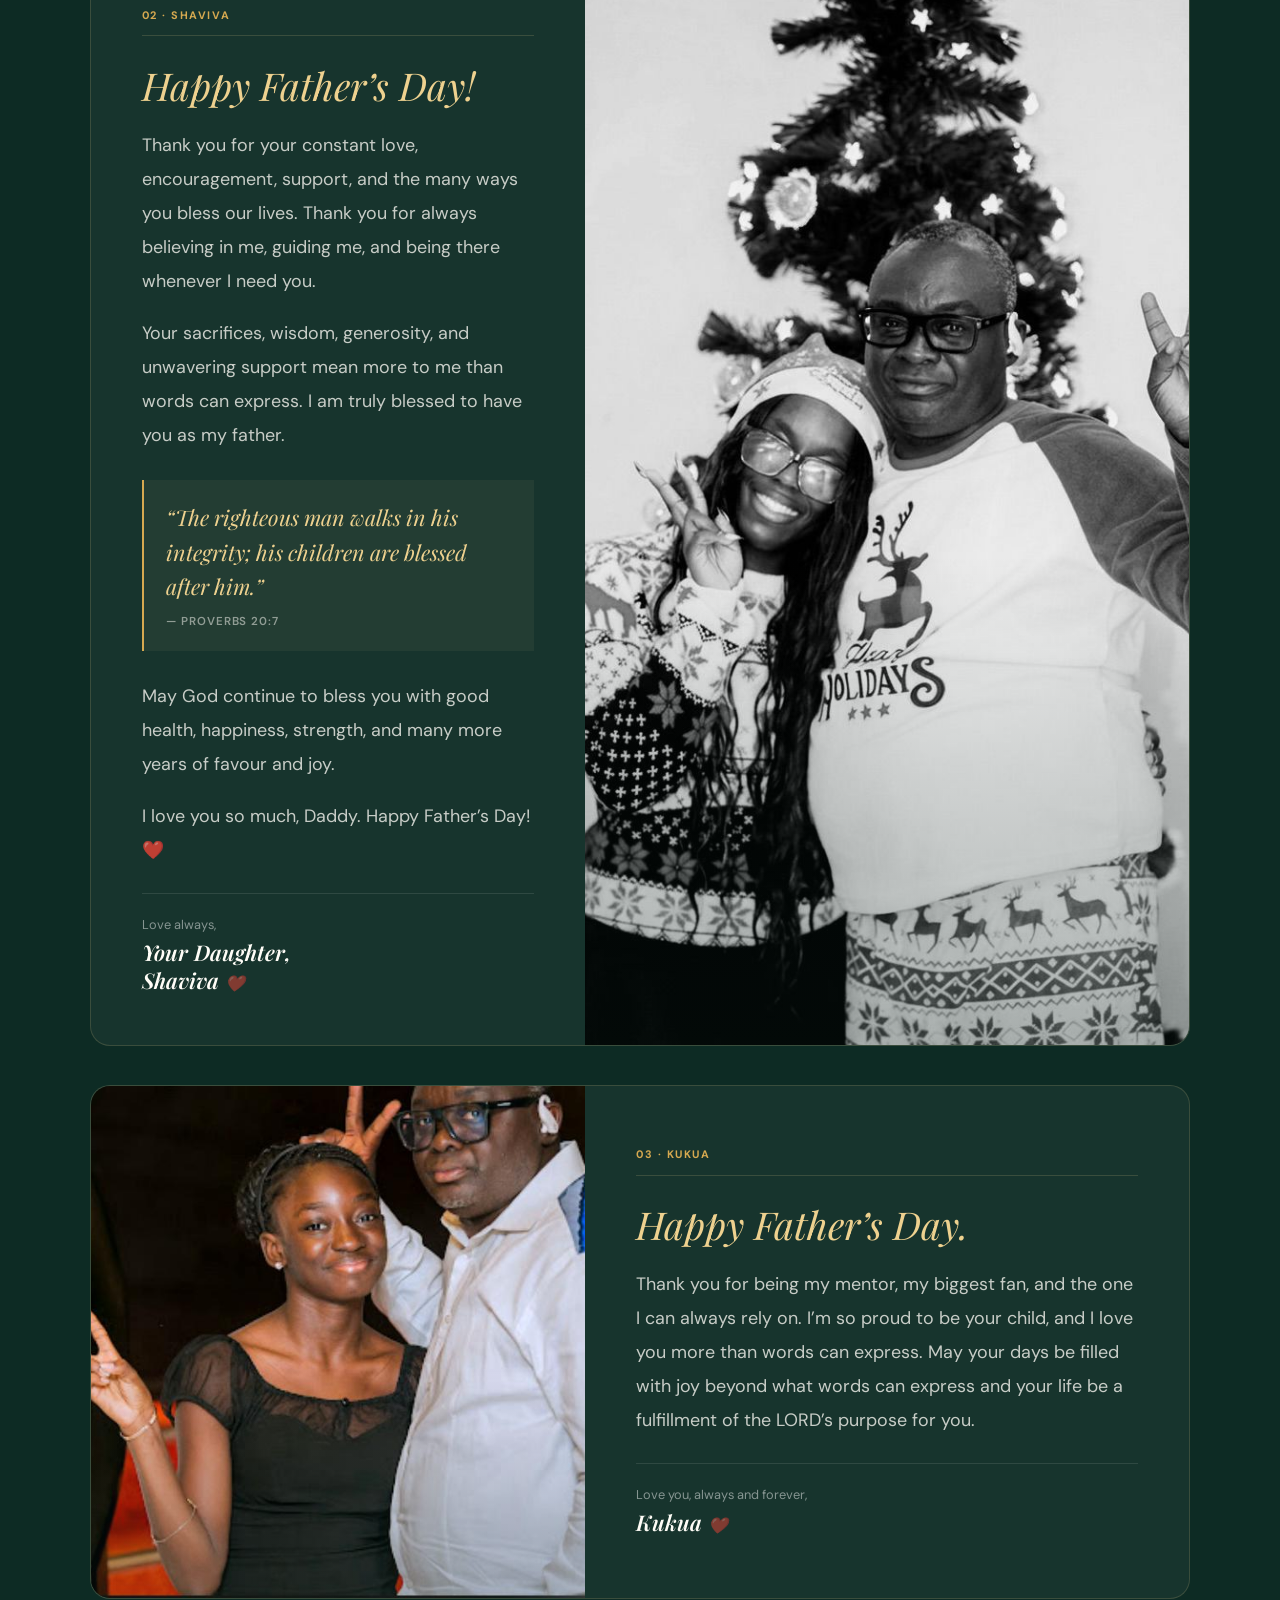
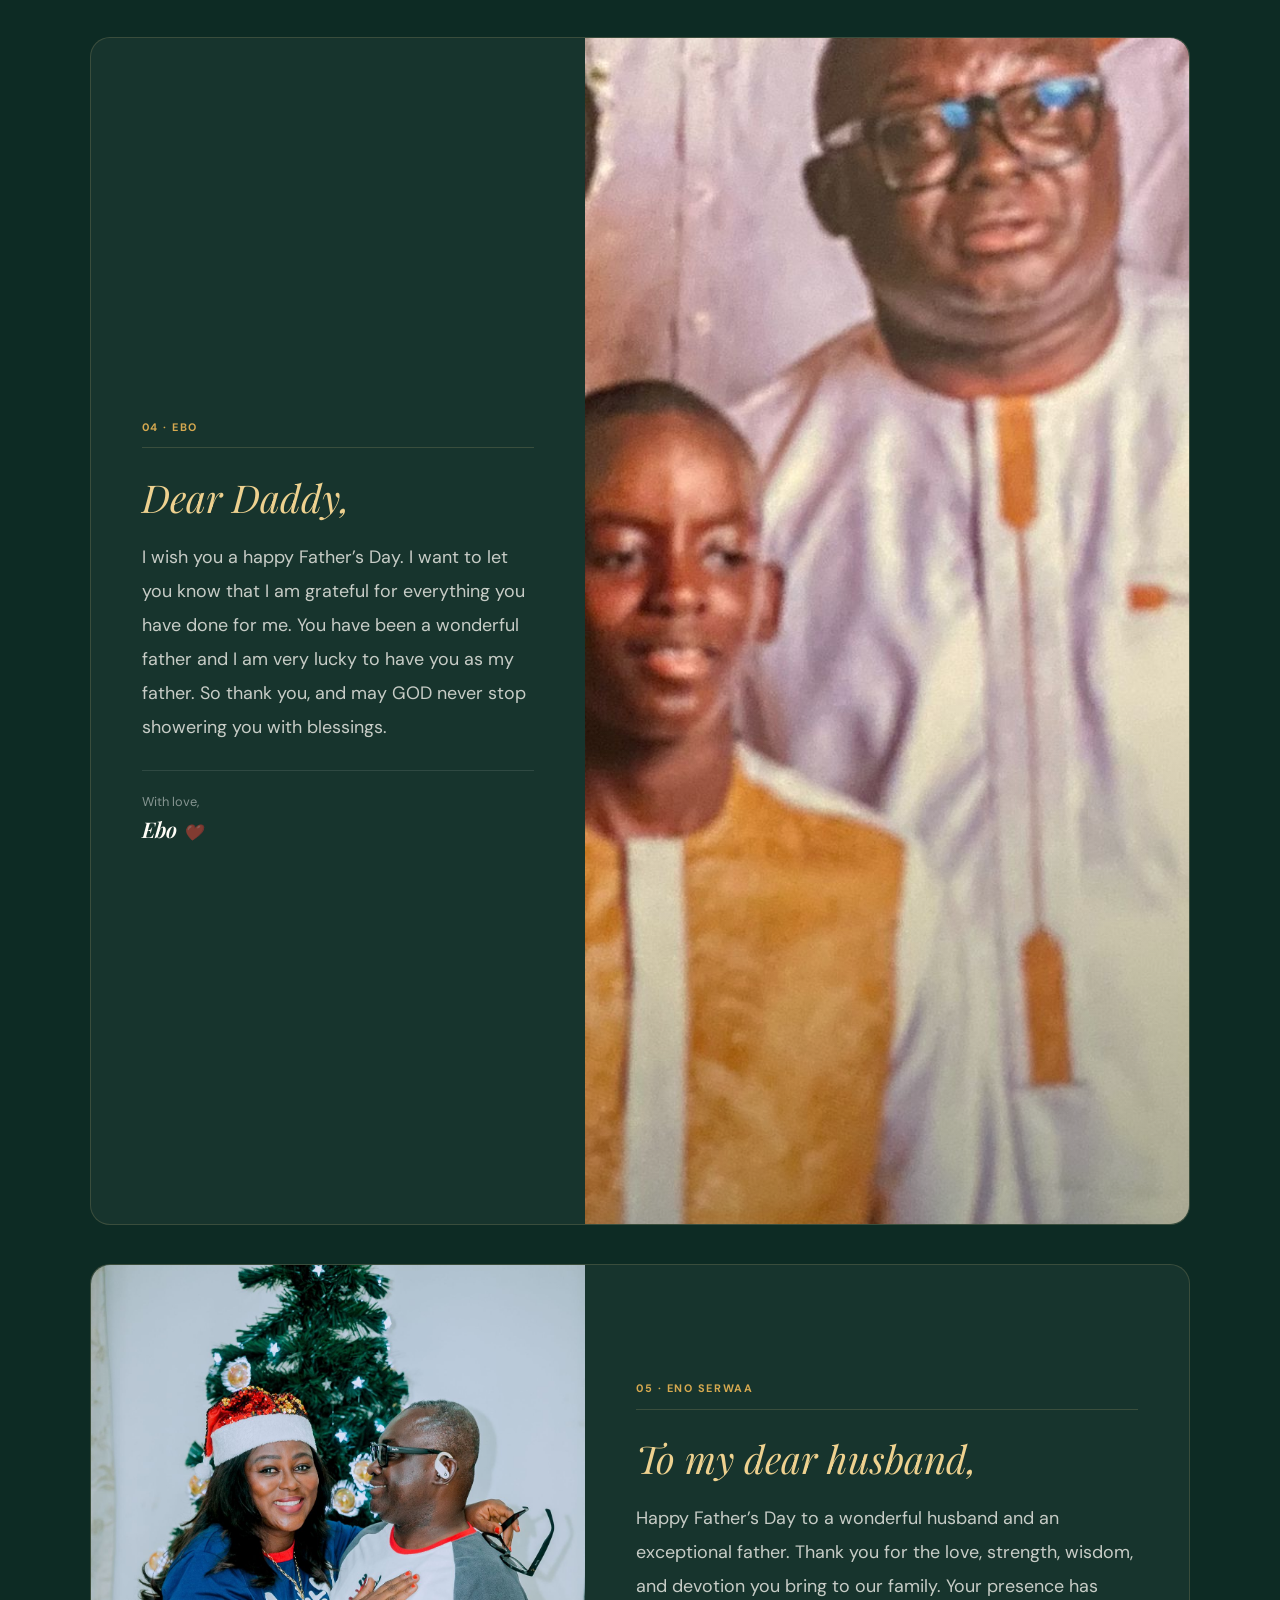
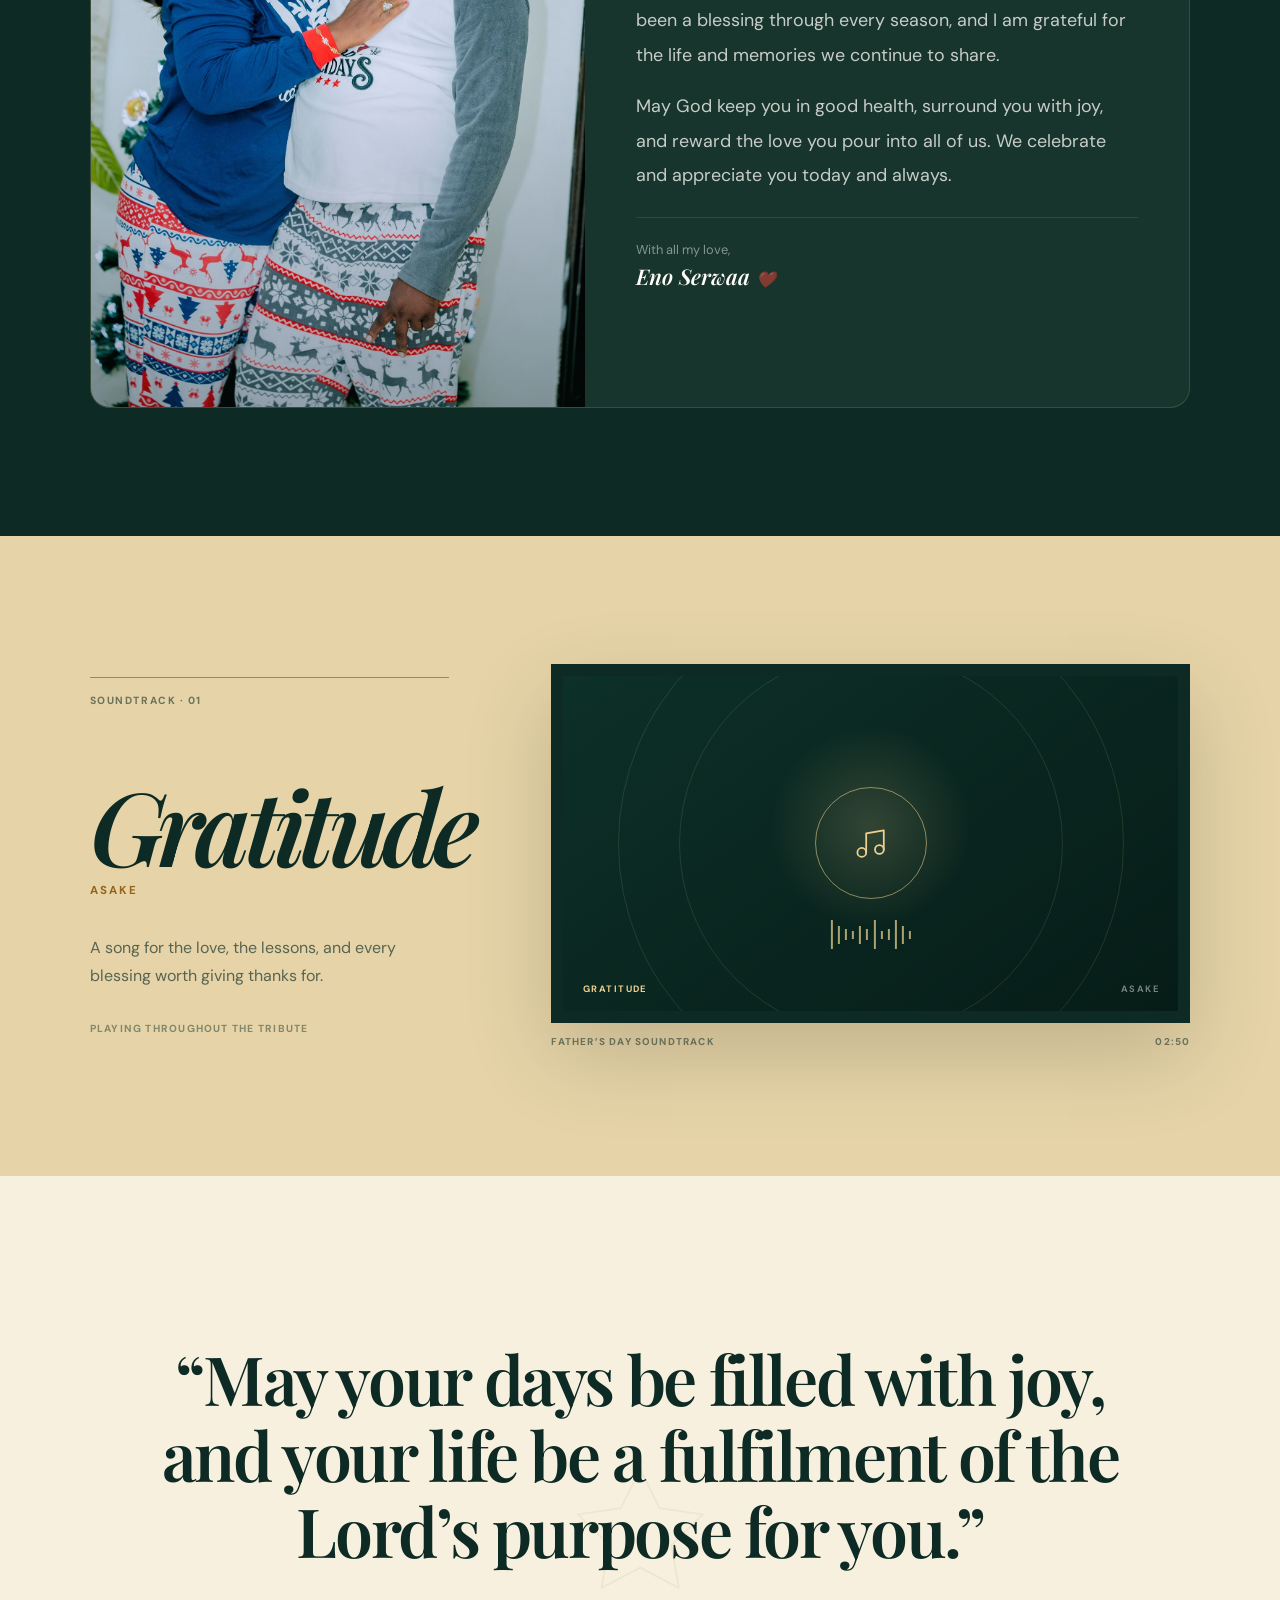
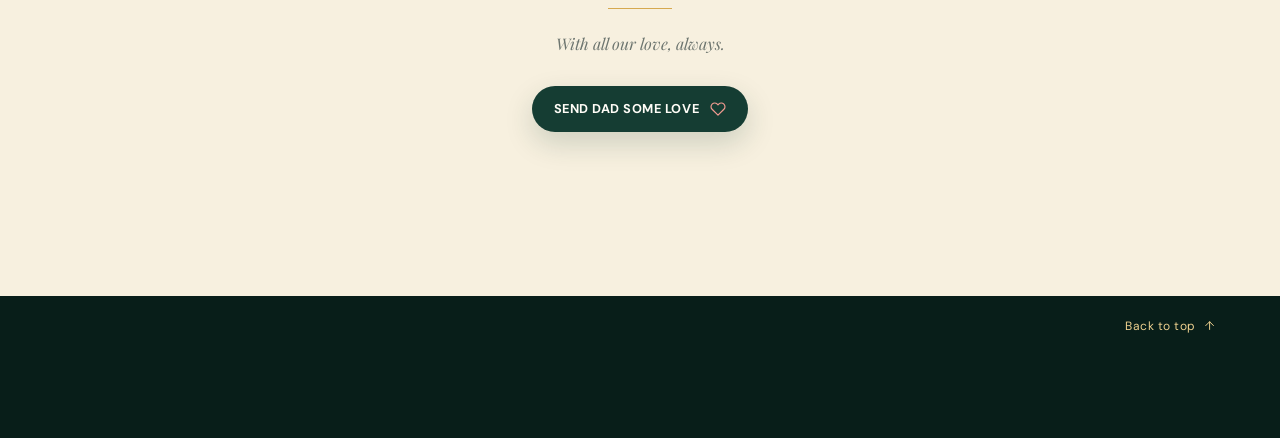
==== commit 58d47ac6: "Add files via upload" ====
--- a/index.html
+++ b/index.html
@@ -69,6 +69,7 @@
         <svg class="feather-icon" aria-hidden="true"><use id="musicMuteIcon" href="#icon-volume-x"></use></svg>
       </button>
     </aside>
+    <audio id="soundtrackAudio" src="asake-asake-gratitude-official-visualizer.m4a" preload="auto" autoplay loop></audio>
 
     <div class="page-glow page-glow--one" aria-hidden="true"></div>
     <div class="page-glow page-glow--two" aria-hidden="true"></div>
@@ -359,24 +360,17 @@
           <p class="soundtrack__note">
             A song for the love, the lessons, and every blessing worth giving thanks for.
           </p>
-          <a class="soundtrack__link" href="https://www.youtube.com/watch?v=Ofm9CrqhR88" target="_blank" rel="noopener noreferrer">
-            Open on YouTube
-            <svg class="feather-icon" aria-hidden="true"><use href="#icon-external-link"></use></svg>
-          </a>
+          <p class="soundtrack__instruction">Playing throughout the tribute</p>
         </div>
         <div class="soundtrack__media reveal">
-          <div class="soundtrack__player">
-            <iframe
-              id="youtubePlayer"
-              src="https://www.youtube.com/embed/Ofm9CrqhR88?enablejsapi=1&amp;autoplay=1&amp;mute=1&amp;playsinline=1&amp;rel=0&amp;modestbranding=1"
-              title="Asake — Gratitude (Official Visualizer)"
-              loading="lazy"
-              referrerpolicy="strict-origin-when-cross-origin"
-              allow="accelerometer; autoplay; clipboard-write; encrypted-media; gyroscope; picture-in-picture; web-share"
-              allowfullscreen
-            ></iframe>
-          </div>
-          <p>Official visualizer <span>02:50</span></p>
+          <div class="soundtrack__player soundtrack__player--audio" aria-hidden="true">
+            <div class="soundtrack__monogram"><svg class="feather-icon"><use href="#icon-music"></use></svg></div>
+            <div class="soundtrack__wave">
+              <i></i><i></i><i></i><i></i><i></i><i></i><i></i><i></i><i></i><i></i><i></i><i></i>
+            </div>
+            <p>GRATITUDE <span>ASAKE</span></p>
+          </div>
+          <p>Father’s Day soundtrack <span>02:50</span></p>
         </div>
       </section>
 
--- a/styles.css
+++ b/styles.css
@@ -1778,6 +1778,15 @@
   line-height: 1.75;
 }
 
+.soundtrack__instruction {
+  margin: 0;
+  color: rgba(13, 43, 36, 0.46);
+  font-size: 0.64rem;
+  font-weight: 700;
+  letter-spacing: 0.12em;
+  text-transform: uppercase;
+}
+
 .soundtrack__link {
   display: inline-flex;
   align-items: center;
@@ -1820,6 +1829,96 @@
   width: 100%;
   height: 100%;
   border: 0;
+}
+
+.soundtrack__player--audio {
+  display: grid;
+  place-items: center;
+  isolation: isolate;
+  background:
+    radial-gradient(circle at 50% 45%, rgba(238, 209, 143, 0.18), transparent 28%),
+    linear-gradient(145deg, #0d3028, #061c17);
+}
+
+.soundtrack__player--audio::before,
+.soundtrack__player--audio::after {
+  position: absolute;
+  z-index: -1;
+  width: 62%;
+  aspect-ratio: 1;
+  border: 1px solid rgba(238, 209, 143, 0.12);
+  border-radius: 50%;
+  content: "";
+}
+
+.soundtrack__player--audio::after {
+  width: 82%;
+}
+
+.soundtrack__monogram {
+  display: grid;
+  width: clamp(4.5rem, 9vw, 7rem);
+  aspect-ratio: 1;
+  place-items: center;
+  border: 1px solid rgba(238, 209, 143, 0.55);
+  border-radius: 50%;
+  color: var(--gold-light);
+}
+
+.soundtrack__monogram .feather-icon {
+  width: 32%;
+  height: 32%;
+  stroke-width: 1.2;
+}
+
+.soundtrack__wave {
+  position: absolute;
+  bottom: 18%;
+  left: 50%;
+  display: flex;
+  height: 2rem;
+  align-items: center;
+  gap: clamp(0.18rem, 0.4vw, 0.35rem);
+  transform: translateX(-50%);
+}
+
+.soundtrack__wave i {
+  width: 2px;
+  height: var(--wave-height, 35%);
+  background: rgba(238, 209, 143, 0.72);
+  animation: soundtrack-wave 850ms ease-in-out infinite alternate;
+  animation-play-state: paused;
+}
+
+.soundtrack__wave i:nth-child(3n + 1) { --wave-height: 90%; animation-delay: -320ms; }
+.soundtrack__wave i:nth-child(3n + 2) { --wave-height: 55%; animation-delay: -610ms; }
+.soundtrack__wave i:nth-child(4n) { --wave-height: 25%; animation-delay: -180ms; }
+
+.soundtrack-playing .soundtrack__wave i {
+  animation-play-state: running;
+}
+
+.soundtrack__player--audio > p {
+  position: absolute;
+  right: 1.2rem;
+  bottom: 1rem;
+  left: 1.2rem;
+  display: flex;
+  justify-content: space-between;
+  margin: 0;
+  color: var(--gold-light);
+  font-size: 0.58rem;
+  font-weight: 700;
+  letter-spacing: 0.16em;
+}
+
+.soundtrack__player--audio > p span {
+  color: rgba(255, 255, 255, 0.45);
+}
+
+@keyframes soundtrack-wave {
+  from { transform: scaleY(0.45); }
+  to { transform: scaleY(1.25); }
 }
 
 .soundtrack__media > p {
@@ -1954,7 +2053,8 @@
   letter-spacing: 0.06em;
 }
 
-.home-page .site-footer {
+.home-page .site-footer,
+.gallery-page .site-footer {
   padding-bottom: 6.5rem;
 }
 
@@ -2158,7 +2258,8 @@
     grid-row: 2;
   }
 
-  .home-page .site-footer {
+  .home-page .site-footer,
+  .gallery-page .site-footer {
     padding-bottom: 8rem;
   }
 
